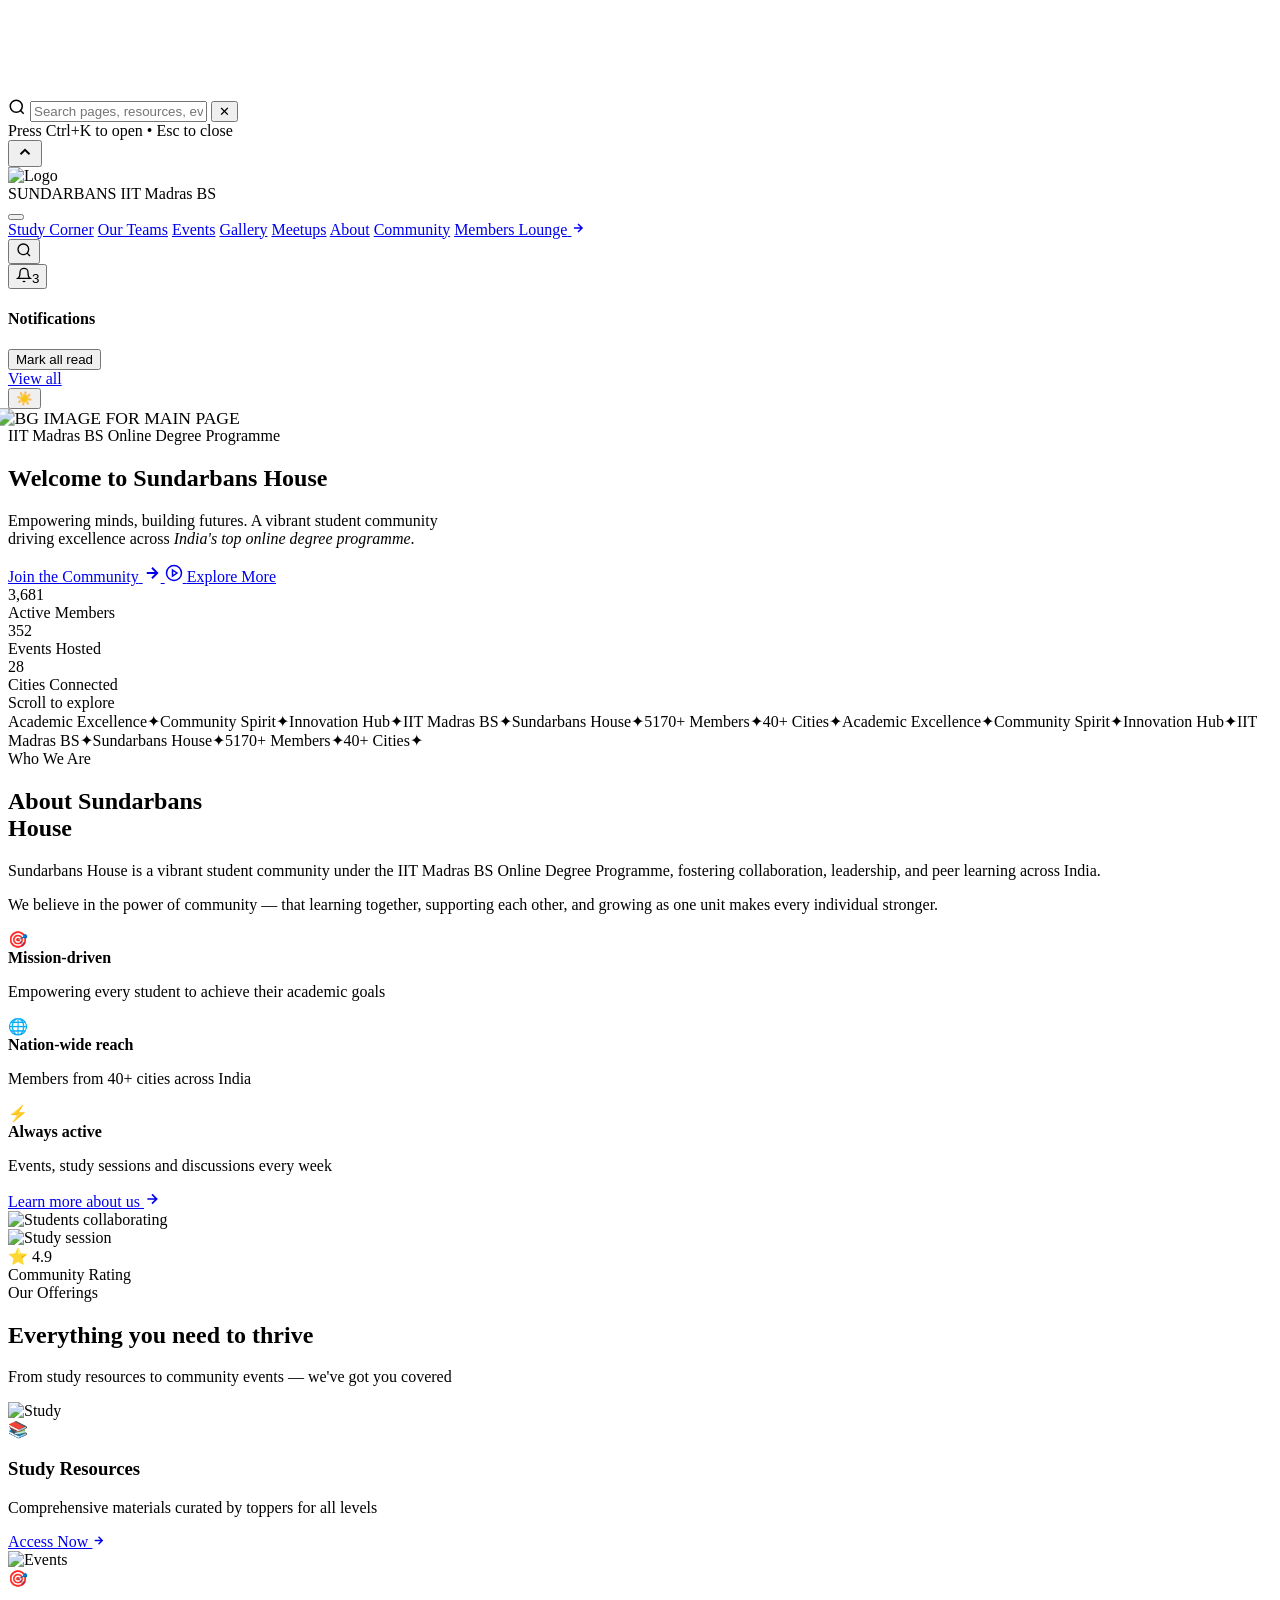
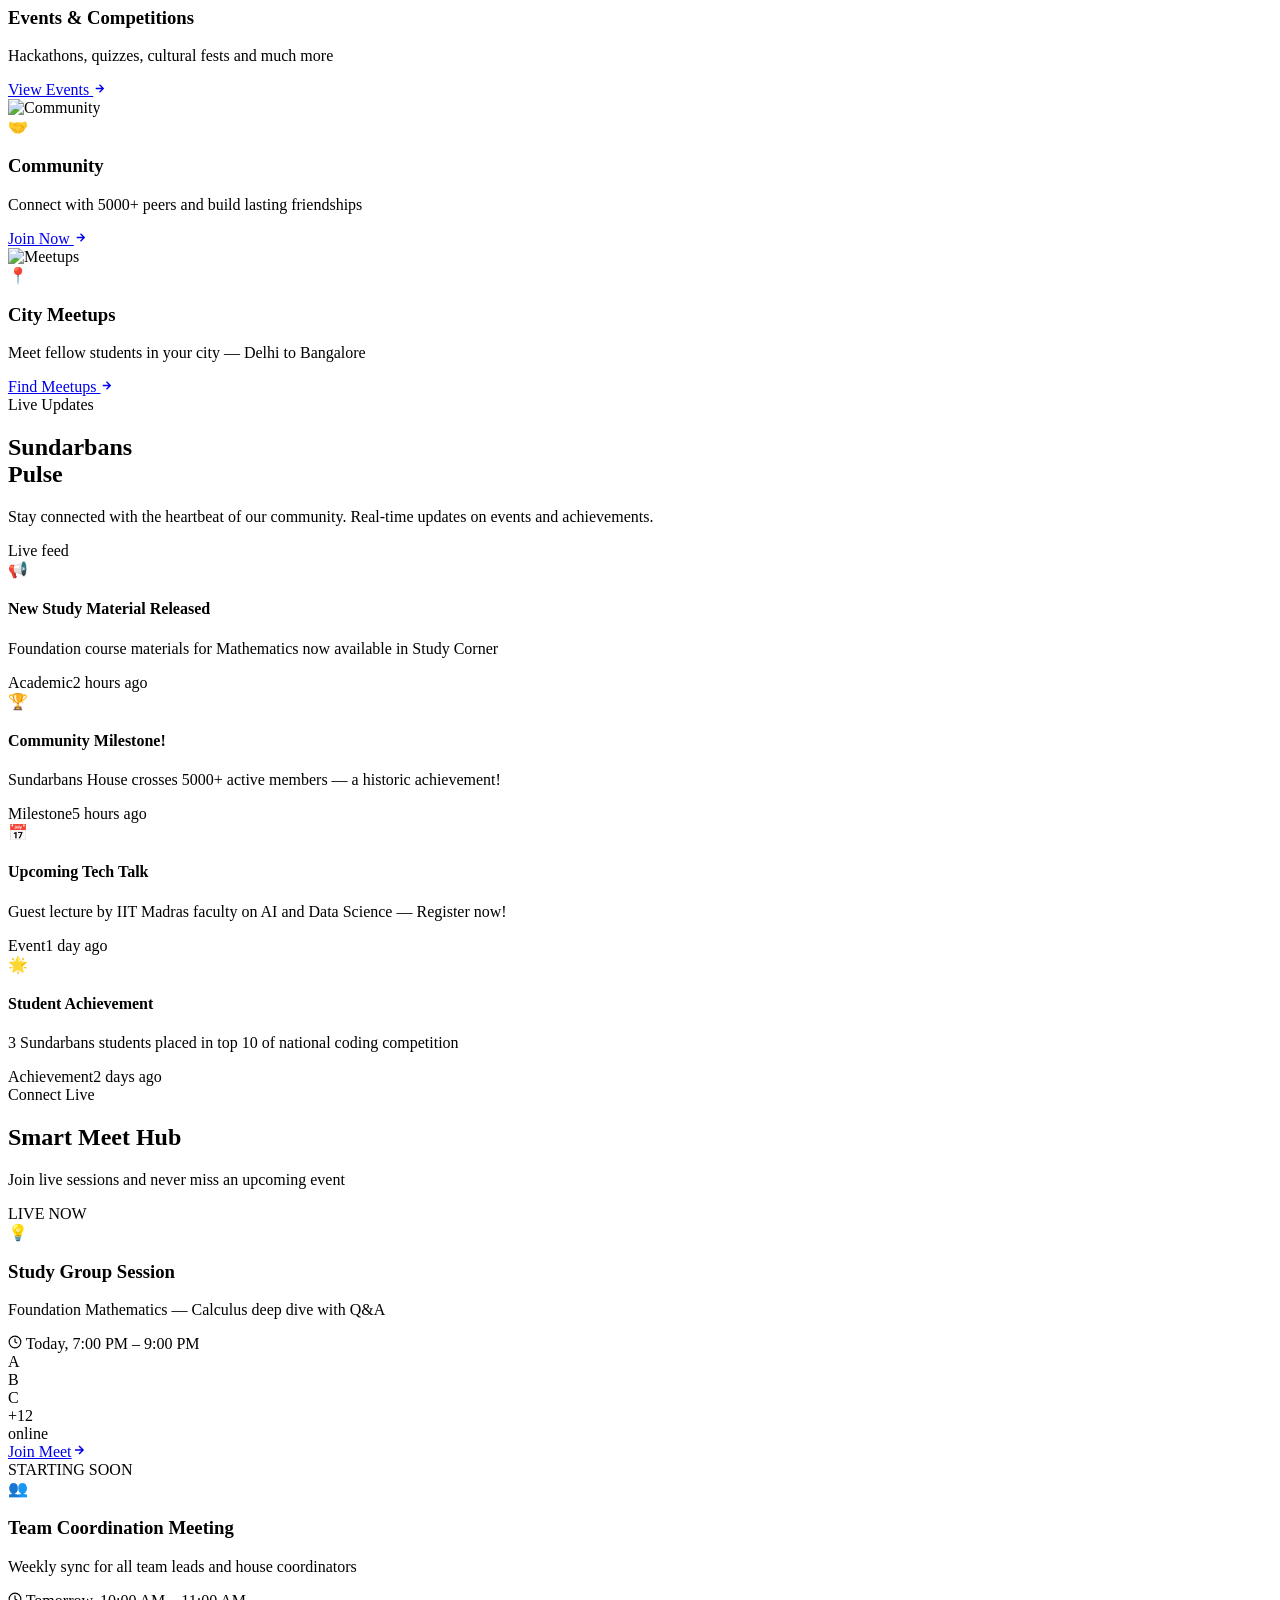
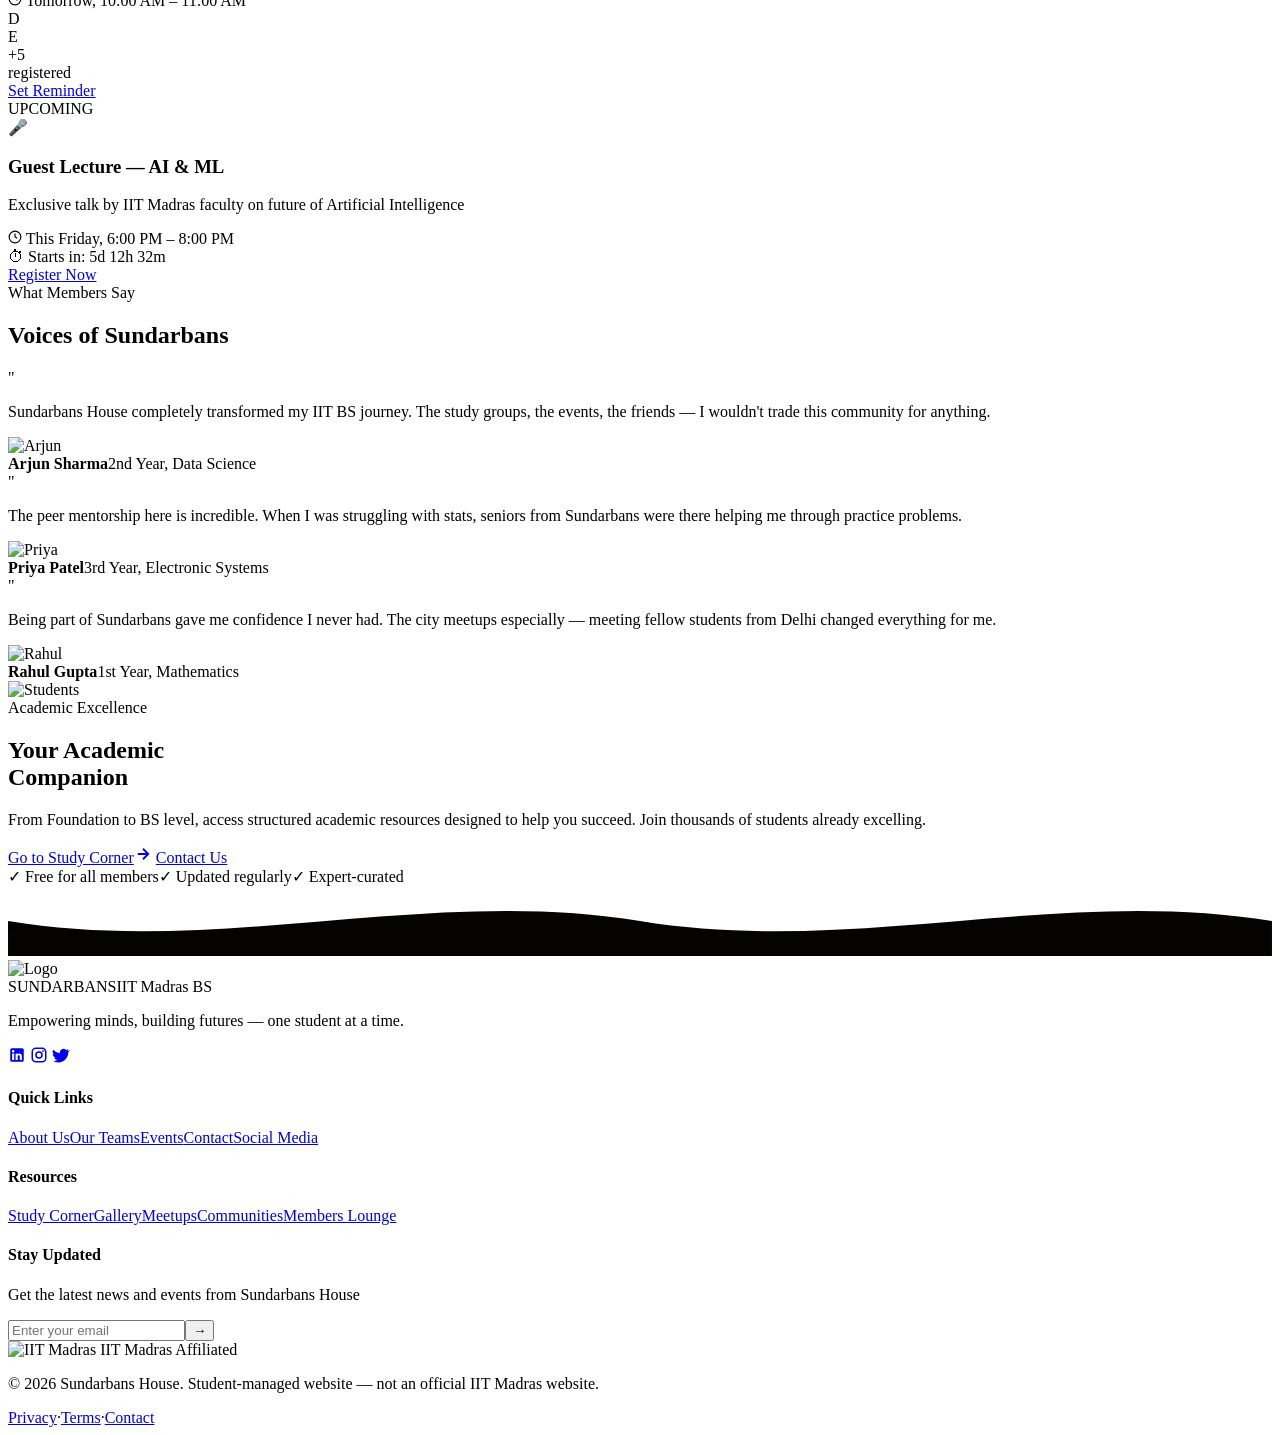
==== index.html @ fb417374 "Fix image source path in hero section fixed asset png path" ====
<!DOCTYPE html>
<html lang="en">
<head>
  <meta charset="UTF-8" />
  <meta name="viewport" content="width=device-width, initial-scale=1.0"/>
  <title>Sundarbans House | IIT Madras BS</title>
  <link rel="stylesheet" href="style_premium.css">
  <link rel="preconnect" href="https://fonts.googleapis.com">
  <link href="https://fonts.googleapis.com/css2?family=Cinzel:wght@400;600;700;900&family=Outfit:wght@300;400;500;600;700&display=swap" rel="stylesheet">
</head>
<body>

<div id="preloader">
  <div class="preloader-inner">
    <div class="preloader-orbit-wrap">
      <!-- Orbiting text ring -->
      <div class="preloader-orbit-ring">
        <svg viewBox="0 0 220 220" xmlns="http://www.w3.org/2000/svg">
          <defs>
            <path id="orbitPath" d="M 110,110 m -88,0 a 88,88 0 1,1 176,0 a 88,88 0 1,1 -176,0"/>
          </defs>
          <text>
            <textPath href="#orbitPath" startOffset="0%">✦ SUNDARBANS HOUSE · IIT MADRAS BS · EXCELLENCE · </textPath>
          </text>
        </svg>
      </div>
      <!-- Center logo -->
      <div class="preloader-logo-center">
        <img src="assets/LOGO.JPEG" alt="Sundarbans" class="preloader-logo-img" onerror="this.style.display='none';this.nextElementSibling.style.display='block'">
        <span class="preloader-logo-letter" style="display:none">S</span>
      </div>
    </div>
    <div class="preloader-bar"><div class="preloader-fill"></div></div>
    <div class="preloader-text">Loading Sundarbans...</div>
  </div>
</div>
<div id="cursor-dot"></div>
<div id="cursor-ring"></div>
<div class="particles-bg" id="particlesBg"></div>

<div class="search-overlay" id="searchOverlay">
  <div class="search-box">
    <div class="search-input-row">
      <svg width="18" height="18" viewBox="0 0 24 24" fill="none" stroke="currentColor" stroke-width="2"><circle cx="11" cy="11" r="8"/><path d="m21 21-4.35-4.35"/></svg>
      <input type="text" id="searchInput" placeholder="Search pages, resources, events...">
      <button id="searchClose">✕</button>
    </div>
    <div class="search-hint">Press Ctrl+K to open • Esc to close</div>
    <div id="searchResults"></div>
  </div>
</div>

<button id="backToTop" aria-label="Back to top">
  <svg width="18" height="18" viewBox="0 0 24 24" fill="none" stroke="currentColor" stroke-width="2.5"><path d="M18 15l-6-6-6 6"/></svg>
</button>

<header class="navbar" id="navbar">
  <div class="nav-container">
    <div class="nav-left">
      <div class="nav-logo-wrapper">
        <img src="assets/LOGO.JPEG" alt="Logo" class="nav-logo">
        <div class="logo-glow"></div>
      </div>
      <div class="brand-text">
        <span class="brand-main">SUNDARBANS</span>
        <span class="brand-sub">IIT Madras BS</span>
      </div>
    </div>
    <button class="menu-toggle" id="menuToggle" aria-label="Toggle menu">
      <span></span><span></span><span></span>
    </button>
    <nav class="nav-links" id="navLinks">
      <a href="study.html" class="nav-link"><span>Study Corner</span></a>
      <a href="teams.html" class="nav-link"><span>Our Teams</span></a>
      <a href="events.html" class="nav-link"><span>Events</span></a>
      <a href="gallery.html" class="nav-link"><span>Gallery</span></a>
      <a href="meetups.html" class="nav-link"><span>Meetups</span></a>
      <a href="about.html" class="nav-link"><span>About</span></a>
      <a href="community.html" class="nav-link"><span>Community</span></a>
      <a href="sundarbans/login.html" class="nav-cta-btn">
        <span>Members Lounge</span>
        <svg width="14" height="14" viewBox="0 0 24 24" fill="none" stroke="currentColor" stroke-width="2.5"><path d="M5 12h14M12 5l7 7-7 7"/></svg>
      </a>
    </nav>
    <div class="nav-tools">
      <button class="nav-tool-btn" id="searchBtn" title="Search (Ctrl+K)"><svg width="16" height="16" viewBox="0 0 24 24" fill="none" stroke="currentColor" stroke-width="2"><circle cx="11" cy="11" r="8"/><path d="m21 21-4.35-4.35"/></svg></button>
      <div style="position:relative">
        <button class="nav-tool-btn" id="notifBtn"><svg width="16" height="16" viewBox="0 0 24 24" fill="none" stroke="currentColor" stroke-width="2"><path d="M18 8A6 6 0 0 0 6 8c0 7-3 9-3 9h18s-3-2-3-9"/><path d="M13.73 21a2 2 0 0 1-3.46 0"/></svg><span class="notif-badge" id="notifBadge">3</span></button>
        <div class="notif-panel" id="notifPanel">
          <div class="notif-header"><h4>Notifications</h4><button class="notif-markall" onclick="markAllRead()">Mark all read</button></div>
          <div class="notif-list" id="notifList"></div>
          <div class="notif-footer"><a href="#">View all</a></div>
        </div>
      </div>
      <button class="nav-tool-btn" id="themeToggle" title="Toggle theme"><span id="themeIcon">☀️</span></button>
    </div>
  </div>
</header>

<section class="hero-section" id="hero">
  <div class="hero-bg">
    <img src="./assets/login-illustration.png" alt="BG IMAGE FOR MAIN PAGE" class="hero-bg-img" id="heroBgImg">
    <div class="hero-overlay"></div>
  </div>
  <div class="hero-content" id="heroContent">
    <div class="hero-badge animate-in" style="--delay:0.1s">
      <span class="badge-dot"></span>
      IIT Madras BS Online Degree Programme
    </div>
    <h1 class="hero-title animate-in" style="--delay:0.3s">
      <span class="hero-title-sm">Welcome to</span>
      <span class="hero-title-main">Sundarbans</span>
      <span class="hero-title-accent">House</span>
    </h1>
    <p class="hero-subtitle animate-in" style="--delay:0.6s">
      Empowering minds, building futures. A vibrant student community<br>
      driving excellence across <em>India's top online degree programme</em>.
    </p>
    <div class="hero-actions animate-in" style="--delay:0.8s">
      <a href="community.html" class="btn-hero-primary">
        <span>Join the Community</span>
        <svg width="18" height="18" viewBox="0 0 24 24" fill="none" stroke="currentColor" stroke-width="2.5"><path d="M5 12h14M12 5l7 7-7 7"/></svg>
      </a>
      <a href="about.html" class="btn-hero-secondary">
        <svg width="18" height="18" viewBox="0 0 24 24" fill="none" stroke="currentColor" stroke-width="2"><circle cx="12" cy="12" r="10"/><polygon points="10 8 16 12 10 16 10 8"/></svg>
        <span>Explore More</span>
      </a>
    </div>
    <div class="hero-stats animate-in" style="--delay:1s">
      <div class="stat-card">
        <div class="stat-number" data-count="5170">0</div>
        <div class="stat-label">Active Members</div>
      </div>
      <div class="stat-div"></div>
      <div class="stat-card">
        <div class="stat-number" data-count="500">0</div>
        <div class="stat-label">Events Hosted</div>
      </div>
      <div class="stat-div"></div>
      <div class="stat-card">
        <div class="stat-number" data-count="40">0</div>
        <div class="stat-label">Cities Connected</div>
      </div>
    </div>
  </div>
  <div class="hero-scroll-indicator">
    <div class="scroll-text">Scroll to explore</div>
    <div class="scroll-line"><div class="scroll-dot-anim"></div></div>
  </div>
  <!-- <div class="hero-float-cards">
    <div class="float-card float-card-1">
      <div class="float-card-icon">🎓</div>
      <div><div class="float-card-title">IIT Madras</div><div class="float-card-sub">BS Degree</div></div>
    </div>
    <div class="float-card float-card-2">
      <div class="float-card-icon">🏆</div>
      <div><div class="float-card-title">Top Ranked</div><div class="float-card-sub">House 2024</div></div>
    </div>
  </div> -->
</section>

<div class="marquee-band">
  <div class="marquee-track">
    <span>Academic Excellence</span><span class="mdot">✦</span><span>Community Spirit</span><span class="mdot">✦</span><span>Innovation Hub</span><span class="mdot">✦</span><span>IIT Madras BS</span><span class="mdot">✦</span><span>Sundarbans House</span><span class="mdot">✦</span><span>5170+ Members</span><span class="mdot">✦</span><span>40+ Cities</span><span class="mdot">✦</span><span>Academic Excellence</span><span class="mdot">✦</span><span>Community Spirit</span><span class="mdot">✦</span><span>Innovation Hub</span><span class="mdot">✦</span><span>IIT Madras BS</span><span class="mdot">✦</span><span>Sundarbans House</span><span class="mdot">✦</span><span>5170+ Members</span><span class="mdot">✦</span><span>40+ Cities</span><span class="mdot">✦</span>
  </div>
</div>

<section class="section about-section rs">
  <div class="container">
    <div class="about-grid">
      <div class="about-text-col">
        <div class="section-tag">Who We Are</div>
        <h2 class="section-title-xl">About <span class="tg">Sundarbans</span><br>House</h2>
        <p class="desc">Sundarbans House is a vibrant student community under the IIT Madras BS Online Degree Programme, fostering collaboration, leadership, and peer learning across India.</p>
        <p class="desc">We believe in the power of community — that learning together, supporting each other, and growing as one unit makes every individual stronger.</p>
        <div class="about-highlights">
          <div class="hi"><div class="hi-icon">🎯</div><div><strong>Mission-driven</strong><p>Empowering every student to achieve their academic goals</p></div></div>
          <div class="hi"><div class="hi-icon">🌐</div><div><strong>Nation-wide reach</strong><p>Members from 40+ cities across India</p></div></div>
          <div class="hi"><div class="hi-icon">⚡</div><div><strong>Always active</strong><p>Events, study sessions and discussions every week</p></div></div>
        </div>
        <a href="about.html" class="learn-link">Learn more about us <svg width="16" height="16" viewBox="0 0 24 24" fill="none" stroke="currentColor" stroke-width="2.5"><path d="M5 12h14M12 5l7 7-7 7"/></svg></a>
      </div>
      <div class="about-img-col">
        <div class="about-img-stack">
          <div class="about-img-main"><img src="https://images.unsplash.com/photo-1522202176988-66273c2fd55f?w=700&q=80&auto=format&fit=crop" alt="Students collaborating"></div>
          <div class="about-img-secondary"><img src="https://images.unsplash.com/photo-1427504494785-3a9ca7044f45?w=400&q=80&auto=format&fit=crop" alt="Study session"></div>
          <div class="about-img-badge"><div class="ib-num">⭐ 4.9</div><div class="ib-label">Community Rating</div></div>
        </div>
      </div>
    </div>
  </div>
</section>

<section class="section features-section rs">
  <div class="container">
    <div class="sec-hdr">
      <div class="section-tag">Our Offerings</div>
      <h2 class="section-title-xl">Everything you need to <span class="tg">thrive</span></h2>
      <p class="sec-sub">From study resources to community events — we've got you covered</p>
    </div>
    <div class="features-grid">
      <div class="fcard rc"><div class="fcard-img"><img src="https://images.unsplash.com/photo-1456513080510-7bf3a84b82f8?w=600&q=80&auto=format&fit=crop" alt="Study"></div><div class="fcard-body"><div class="fcard-icon">📚</div><h3>Study Resources</h3><p>Comprehensive materials curated by toppers for all levels</p><a href="study.html" class="flink">Access Now <svg width="13" height="13" viewBox="0 0 24 24" fill="none" stroke="currentColor" stroke-width="2.5"><path d="M5 12h14M12 5l7 7-7 7"/></svg></a></div></div>
      <div class="fcard rc"><div class="fcard-img"><img src="https://images.unsplash.com/photo-1540575467063-178a50c2df87?w=600&q=80&auto=format&fit=crop" alt="Events"></div><div class="fcard-body"><div class="fcard-icon">🎯</div><h3>Events & Competitions</h3><p>Hackathons, quizzes, cultural fests and much more</p><a href="events.html" class="flink">View Events <svg width="13" height="13" viewBox="0 0 24 24" fill="none" stroke="currentColor" stroke-width="2.5"><path d="M5 12h14M12 5l7 7-7 7"/></svg></a></div></div>
      <div class="fcard rc"><div class="fcard-img"><img src="https://images.unsplash.com/photo-1529156069898-49953e39b3ac?w=600&q=80&auto=format&fit=crop" alt="Community"></div><div class="fcard-body"><div class="fcard-icon">🤝</div><h3>Community</h3><p>Connect with 5000+ peers and build lasting friendships</p><a href="community.html" class="flink">Join Now <svg width="13" height="13" viewBox="0 0 24 24" fill="none" stroke="currentColor" stroke-width="2.5"><path d="M5 12h14M12 5l7 7-7 7"/></svg></a></div></div>
      <div class="fcard rc"><div class="fcard-img"><img src="https://images.unsplash.com/photo-1517245386807-bb43f82c33c4?w=600&q=80&auto=format&fit=crop" alt="Meetups"></div><div class="fcard-body"><div class="fcard-icon">📍</div><h3>City Meetups</h3><p>Meet fellow students in your city — Delhi to Bangalore</p><a href="meetups.html" class="flink">Find Meetups <svg width="13" height="13" viewBox="0 0 24 24" fill="none" stroke="currentColor" stroke-width="2.5"><path d="M5 12h14M12 5l7 7-7 7"/></svg></a></div></div>
    </div>
  </div>
</section>

<section class="section pulse-section rs">
  <div class="container">
    <div class="pulse-layout">
      <div class="pulse-hdr-col">
        <div class="section-tag">Live Updates</div>
        <h2 class="section-title-xl">Sundarbans<br><span class="tg">Pulse</span></h2>
        <p class="desc">Stay connected with the heartbeat of our community. Real-time updates on events and achievements.</p>
        <div class="live-badge"><span class="live-dot"></span><span>Live feed</span></div>
      </div>
      <div class="pulse-cards-col">
        <div class="pcard"><div class="pcard-accent pa-blue"></div><div class="pcard-icon">📢</div><div class="pcard-body"><h4>New Study Material Released</h4><p>Foundation course materials for Mathematics now available in Study Corner</p><div class="pcard-meta"><span class="ptag">Academic</span><span class="ptime">2 hours ago</span></div></div></div>
        <div class="pcard"><div class="pcard-accent pa-green"></div><div class="pcard-icon">🏆</div><div class="pcard-body"><h4>Community Milestone!</h4><p>Sundarbans House crosses 5000+ active members — a historic achievement!</p><div class="pcard-meta"><span class="ptag">Milestone</span><span class="ptime">5 hours ago</span></div></div></div>
        <div class="pcard"><div class="pcard-accent pa-orange"></div><div class="pcard-icon">📅</div><div class="pcard-body"><h4>Upcoming Tech Talk</h4><p>Guest lecture by IIT Madras faculty on AI and Data Science — Register now!</p><div class="pcard-meta"><span class="ptag">Event</span><span class="ptime">1 day ago</span></div></div></div>
        <div class="pcard"><div class="pcard-accent pa-purple"></div><div class="pcard-icon">🌟</div><div class="pcard-body"><h4>Student Achievement</h4><p>3 Sundarbans students placed in top 10 of national coding competition</p><div class="pcard-meta"><span class="ptag">Achievement</span><span class="ptime">2 days ago</span></div></div></div>
      </div>
    </div>
  </div>
</section>



<section class="section meet-section rs">
  <div class="container">
    <div class="sec-hdr">
      <div class="section-tag">Connect Live</div>
      <h2 class="section-title-xl">Smart <span class="tg">Meet Hub</span></h2>
      <p class="sec-sub">Join live sessions and never miss an upcoming event</p>
    </div>
    <div class="meet-grid">
      <div class="mcard live">
        <div class="mlive-badge"><span class="live-dot"></span> LIVE NOW</div>
        <div class="mcard-icon">💡</div>
        <h3>Study Group Session</h3>
        <p>Foundation Mathematics — Calculus deep dive with Q&amp;A</p>
        <div class="mtime"><svg width="14" height="14" viewBox="0 0 24 24" fill="none" stroke="currentColor" stroke-width="2"><circle cx="12" cy="12" r="10"/><path d="M12 6v6l4 2"/></svg> Today, 7:00 PM – 9:00 PM</div>
        <div class="mavs"><div class="mav">A</div><div class="mav">B</div><div class="mav">C</div><div class="mav-more">+12</div><span class="mol">online</span></div>
        <a href="#" class="mjoin-btn"><span>Join Meet</span><svg width="14" height="14" viewBox="0 0 24 24" fill="none" stroke="currentColor" stroke-width="2.5"><path d="M5 12h14M12 5l7 7-7 7"/></svg></a>
      </div>
      <div class="mcard">
        <div class="msoon-badge">STARTING SOON</div>
        <div class="mcard-icon">👥</div>
        <h3>Team Coordination Meeting</h3>
        <p>Weekly sync for all team leads and house coordinators</p>
        <div class="mtime"><svg width="14" height="14" viewBox="0 0 24 24" fill="none" stroke="currentColor" stroke-width="2"><circle cx="12" cy="12" r="10"/><path d="M12 6v6l4 2"/></svg> Tomorrow, 10:00 AM – 11:00 AM</div>
        <div class="mavs"><div class="mav">D</div><div class="mav">E</div><div class="mav-more">+5</div><span class="mol">registered</span></div>
        <a href="#" class="mrem-btn"><span>Set Reminder</span></a>
      </div>
      <div class="mcard upcoming">
        <div class="mupc-badge">UPCOMING</div>
        <div class="mcard-icon">🎤</div>
        <h3>Guest Lecture — AI &amp; ML</h3>
        <p>Exclusive talk by IIT Madras faculty on future of Artificial Intelligence</p>
        <div class="mtime"><svg width="14" height="14" viewBox="0 0 24 24" fill="none" stroke="currentColor" stroke-width="2"><circle cx="12" cy="12" r="10"/><path d="M12 6v6l4 2"/></svg> This Friday, 6:00 PM – 8:00 PM</div>
        <div class="mcountdown" id="meetCountdown">Loading...</div>
        <a href="#" class="mjoin-btn"><span>Register Now</span></a>
      </div>
    </div>
  </div>
</section>

<section class="section testimonials-section rs">
  <div class="container">
    <div class="sec-hdr">
      <div class="section-tag">What Members Say</div>
      <h2 class="section-title-xl">Voices of <span class="tg">Sundarbans</span></h2>
    </div>
    <div class="tgrid">
      <div class="tcard rc">
        <div class="tquote">"</div>
        <p>Sundarbans House completely transformed my IIT BS journey. The study groups, the events, the friends — I wouldn't trade this community for anything.</p>
        <div class="tauthor"><img src="https://images.unsplash.com/photo-1535713875002-d1d0cf377fde?w=100&q=80&auto=format&fit=crop&crop=face" alt="Arjun"><div><strong>Arjun Sharma</strong><span>2nd Year, Data Science</span></div></div>
      </div>
      <div class="tcard rc">
        <div class="tquote">"</div>
        <p>The peer mentorship here is incredible. When I was struggling with stats, seniors from Sundarbans were there helping me through practice problems.</p>
        <div class="tauthor"><img src="https://images.unsplash.com/photo-1494790108377-be9c29b29330?w=100&q=80&auto=format&fit=crop&crop=face" alt="Priya"><div><strong>Priya Patel</strong><span>3rd Year, Electronic Systems</span></div></div>
      </div>
      <div class="tcard rc">
        <div class="tquote">"</div>
        <p>Being part of Sundarbans gave me confidence I never had. The city meetups especially — meeting fellow students from Delhi changed everything for me.</p>
        <div class="tauthor"><img src="https://images.unsplash.com/photo-1507003211169-0a1dd7228f2d?w=100&q=80&auto=format&fit=crop&crop=face" alt="Rahul"><div><strong>Rahul Gupta</strong><span>1st Year, Mathematics</span></div></div>
      </div>
    </div>
  </div>
</section>

<section class="cta-section rs">
  <div class="cta-bg">
    <img src="https://images.unsplash.com/photo-1519389950473-47ba0277781c?w=1920&q=80&auto=format&fit=crop" alt="Students">
    <div class="cta-ov"></div>
  </div>
  <div class="container">
    <div class="cta-wrap">
      <div class="section-tag light">Academic Excellence</div>
      <h2 class="cta-heading">Your Academic<br><span class="cta-acc">Companion</span></h2>
      <p class="cta-sub">From Foundation to BS level, access structured academic resources designed to help you succeed. Join thousands of students already excelling.</p>
      <div class="cta-acts">
        <a href="study.html" class="cta-btn-p"><span>Go to Study Corner</span><svg width="18" height="18" viewBox="0 0 24 24" fill="none" stroke="currentColor" stroke-width="2.5"><path d="M5 12h14M12 5l7 7-7 7"/></svg></a>
        <a href="contact.html" class="cta-btn-o">Contact Us</a>
      </div>
      <div class="cta-trust">
        <span>✓ Free for all members</span><span>✓ Updated regularly</span><span>✓ Expert-curated</span>
      </div>
    </div>
  </div>
</section>

<footer class="footer">
  <div class="footer-wave-top">
    <svg viewBox="0 0 1440 80" fill="none" xmlns="http://www.w3.org/2000/svg"><path d="M0,40 C240,80 480,0 720,40 C960,80 1200,0 1440,40 L1440,80 L0,80 Z" fill="#040302"/></svg>
  </div>
  <div class="container">
    <div class="footer-grid">
      <div class="fbrand">
        <div class="flogo"><img src="assets/LOGO.JPEG" alt="Logo" class="flogo-img"><div><span class="fbrand-name">SUNDARBANS</span><span class="fbrand-sub">IIT Madras BS</span></div></div>
        <p class="ftagline">Empowering minds, building futures — one student at a time.</p>
        <div class="fsocial">
          <a href="#" class="soc-btn" aria-label="LinkedIn"><svg viewBox="0 0 24 24" fill="currentColor" width="18" height="18"><path d="M19 3a2 2 0 0 1 2 2v14a2 2 0 0 1-2 2H5a2 2 0 0 1-2-2V5a2 2 0 0 1 2-2h14m-.5 15.5v-5.3a3.26 3.26 0 0 0-3.26-3.26c-.85 0-1.84.52-2.32 1.3v-1.11h-2.79v8.37h2.79v-4.93c0-.77.62-1.4 1.39-1.4a1.4 1.4 0 0 1 1.4 1.4v4.93h2.79M6.88 8.56a1.68 1.68 0 0 0 1.68-1.68c0-.93-.75-1.69-1.68-1.69a1.69 1.69 0 0 0-1.69 1.69c0 .93.76 1.68 1.69 1.68m1.39 9.94v-8.37H5.5v8.37h2.77z"/></svg></a>
          <a href="#" class="soc-btn" aria-label="Instagram"><svg viewBox="0 0 24 24" fill="currentColor" width="18" height="18"><path d="M7.8 2h8.4C19.4 2 22 4.6 22 7.8v8.4a5.8 5.8 0 0 1-5.8 5.8H7.8C4.6 22 2 19.4 2 16.2V7.8A5.8 5.8 0 0 1 7.8 2m-.2 2A3.6 3.6 0 0 0 4 7.6v8.8C4 18.39 5.61 20 7.6 20h8.8a3.6 3.6 0 0 0 3.6-3.6V7.6C20 5.61 18.39 4 16.4 4H7.6m9.65 1.5a1.25 1.25 0 0 1 1.25 1.25A1.25 1.25 0 0 1 17.25 8 1.25 1.25 0 0 1 16 6.75a1.25 1.25 0 0 1 1.25-1.25M12 7a5 5 0 0 1 5 5 5 5 0 0 1-5 5 5 5 0 0 1-5-5 5 5 0 0 1 5-5m0 2a3 3 0 0 0-3 3 3 3 0 0 0 3 3 3 3 0 0 0 3-3 3 3 0 0 0-3-3z"/></svg></a>
          <a href="#" class="soc-btn" aria-label="Twitter"><svg viewBox="0 0 24 24" fill="currentColor" width="18" height="18"><path d="M22.46 6c-.85.38-1.78.64-2.75.76a4.8 4.8 0 0 0 2.1-2.66c-.92.55-1.95.95-3.04 1.17a4.77 4.77 0 0 0-8.13 4.35A13.55 13.55 0 0 1 1.64 4.9a4.75 4.75 0 0 0 1.48 6.37 4.74 4.74 0 0 1-2.16-.6v.06c0 2.31 1.65 4.24 3.83 4.68a4.8 4.8 0 0 1-2.15.08 4.78 4.78 0 0 0 4.46 3.31A9.57 9.57 0 0 1 1 20.12 13.5 13.5 0 0 0 8.29 22c8.75 0 13.54-7.25 13.54-13.54 0-.21 0-.41-.01-.61.93-.67 1.74-1.51 2.38-2.47z"/></svg></a>
        </div>
      </div>
      <div class="flinks"><h4>Quick Links</h4><a href="about.html">About Us</a><a href="teams.html">Our Teams</a><a href="events.html">Events</a><a href="contact.html">Contact</a><a href="social.html">Social Media</a></div>
      <div class="flinks"><h4>Resources</h4><a href="study.html">Study Corner</a><a href="gallery.html">Gallery</a><a href="meetups.html">Meetups</a><a href="community.html">Communities</a><a href="sundarbans/login.html">Members Lounge</a></div>
      <div class="fnewsletter">
        <h4>Stay Updated</h4>
        <p>Get the latest news and events from Sundarbans House</p>
        <div class="nform"><input type="email" placeholder="Enter your email" class="ninput"><button class="nbtn">→</button></div>
        <div class="iit-badge">
          <img src="https://upload.wikimedia.org/wikipedia/en/thumb/6/69/IIT_Madras_Logo.svg/1280px-IIT_Madras_Logo.svg.png" alt="IIT Madras" class="iit-logo">
          <span>IIT Madras Affiliated</span>
        </div>
      </div>
    </div>
    <div class="footer-bottom">
      <p>© 2026 Sundarbans House. Student-managed website — not an official IIT Madras website.</p>
      <div class="fbl"><a href="#">Privacy</a><span>·</span><a href="#">Terms</a><span>·</span><a href="contact.html">Contact</a></div>
    </div>
  </div>
</footer>
<script src="shared.js"></script>
<script>
window.addEventListener('load', () => {
  const preloader = document.getElementById('preloader');
  const fill = document.querySelector('.preloader-fill');
  fill.style.width = '100%';
  setTimeout(() => {
    preloader.style.opacity = '0';
    setTimeout(() => preloader.style.display = 'none', 600);
  }, 1200);
});

const dot = document.getElementById('cursor-dot');
const ring = document.getElementById('cursor-ring');
let mX=0,mY=0,rX=0,rY=0;
document.addEventListener('mousemove',e=>{mX=e.clientX;mY=e.clientY;dot.style.left=mX+'px';dot.style.top=mY+'px';});
(function ar(){rX+=(mX-rX)*0.12;rY+=(mY-rY)*0.12;ring.style.left=rX+'px';ring.style.top=rY+'px';requestAnimationFrame(ar);})();
document.querySelectorAll('a,button,.fcard,.city-card,.mcard,.tcard').forEach(el=>{el.addEventListener('mouseenter',()=>{ring.classList.add('expanded');dot.classList.add('hidden');});el.addEventListener('mouseleave',()=>{ring.classList.remove('expanded');dot.classList.remove('hidden');});});

document.getElementById('menuToggle').addEventListener('click',function(){this.classList.toggle('active');document.getElementById('navLinks').classList.toggle('open');});
window.addEventListener('scroll',()=>{document.getElementById('navbar').classList.toggle('scrolled',window.scrollY>50);});

const obs=new IntersectionObserver(entries=>entries.forEach(e=>{if(e.isIntersecting)e.target.classList.add('revealed');}),{threshold:0.08,rootMargin:'0px 0px -50px 0px'});
document.querySelectorAll('.rs,.rc').forEach(el=>obs.observe(el));

const cobs=new IntersectionObserver(entries=>entries.forEach(e=>{if(e.isIntersecting){e.target.querySelectorAll('[data-count]').forEach(el=>{const t=parseInt(el.getAttribute('data-count'));let c=0;const step=t/(2000/16);const timer=setInterval(()=>{c=Math.min(c+step,t);el.textContent=Math.floor(c).toLocaleString();if(c>=t)clearInterval(timer);},16);});cobs.unobserve(e.target);}}),{threshold:0.5});
document.querySelectorAll('.hero-stats').forEach(el=>cobs.observe(el));

const pb=document.getElementById('particlesBg');
for(let i=0;i<25;i++){const p=document.createElement('div');p.className='particle';p.style.cssText=`left:${Math.random()*100}%;top:${Math.random()*100}%;width:${2+Math.random()*3}px;height:${2+Math.random()*3}px;animation-delay:${Math.random()*8}s;animation-duration:${6+Math.random()*10}s;`;pb.appendChild(p);}

function uc(){const now=new Date();const fri=new Date();fri.setDate(now.getDate()+(5-now.getDay()+7)%7||7);fri.setHours(18,0,0,0);const diff=fri-now;const d=Math.floor(diff/86400000);const h=Math.floor((diff%86400000)/3600000);const m=Math.floor((diff%3600000)/60000);const el=document.getElementById('meetCountdown');if(el)el.innerHTML=`<span>⏱ Starts in: ${d}d ${h}h ${m}m</span>`;}
uc();setInterval(uc,60000);

window.addEventListener('scroll',()=>{const s=window.scrollY;const hb=document.querySelector('.hero-bg-img');if(hb&&s<window.innerHeight)hb.style.transform=`scale(1.1) translateY(${s*0.35}px)`;});
</script>
</body>
</html>
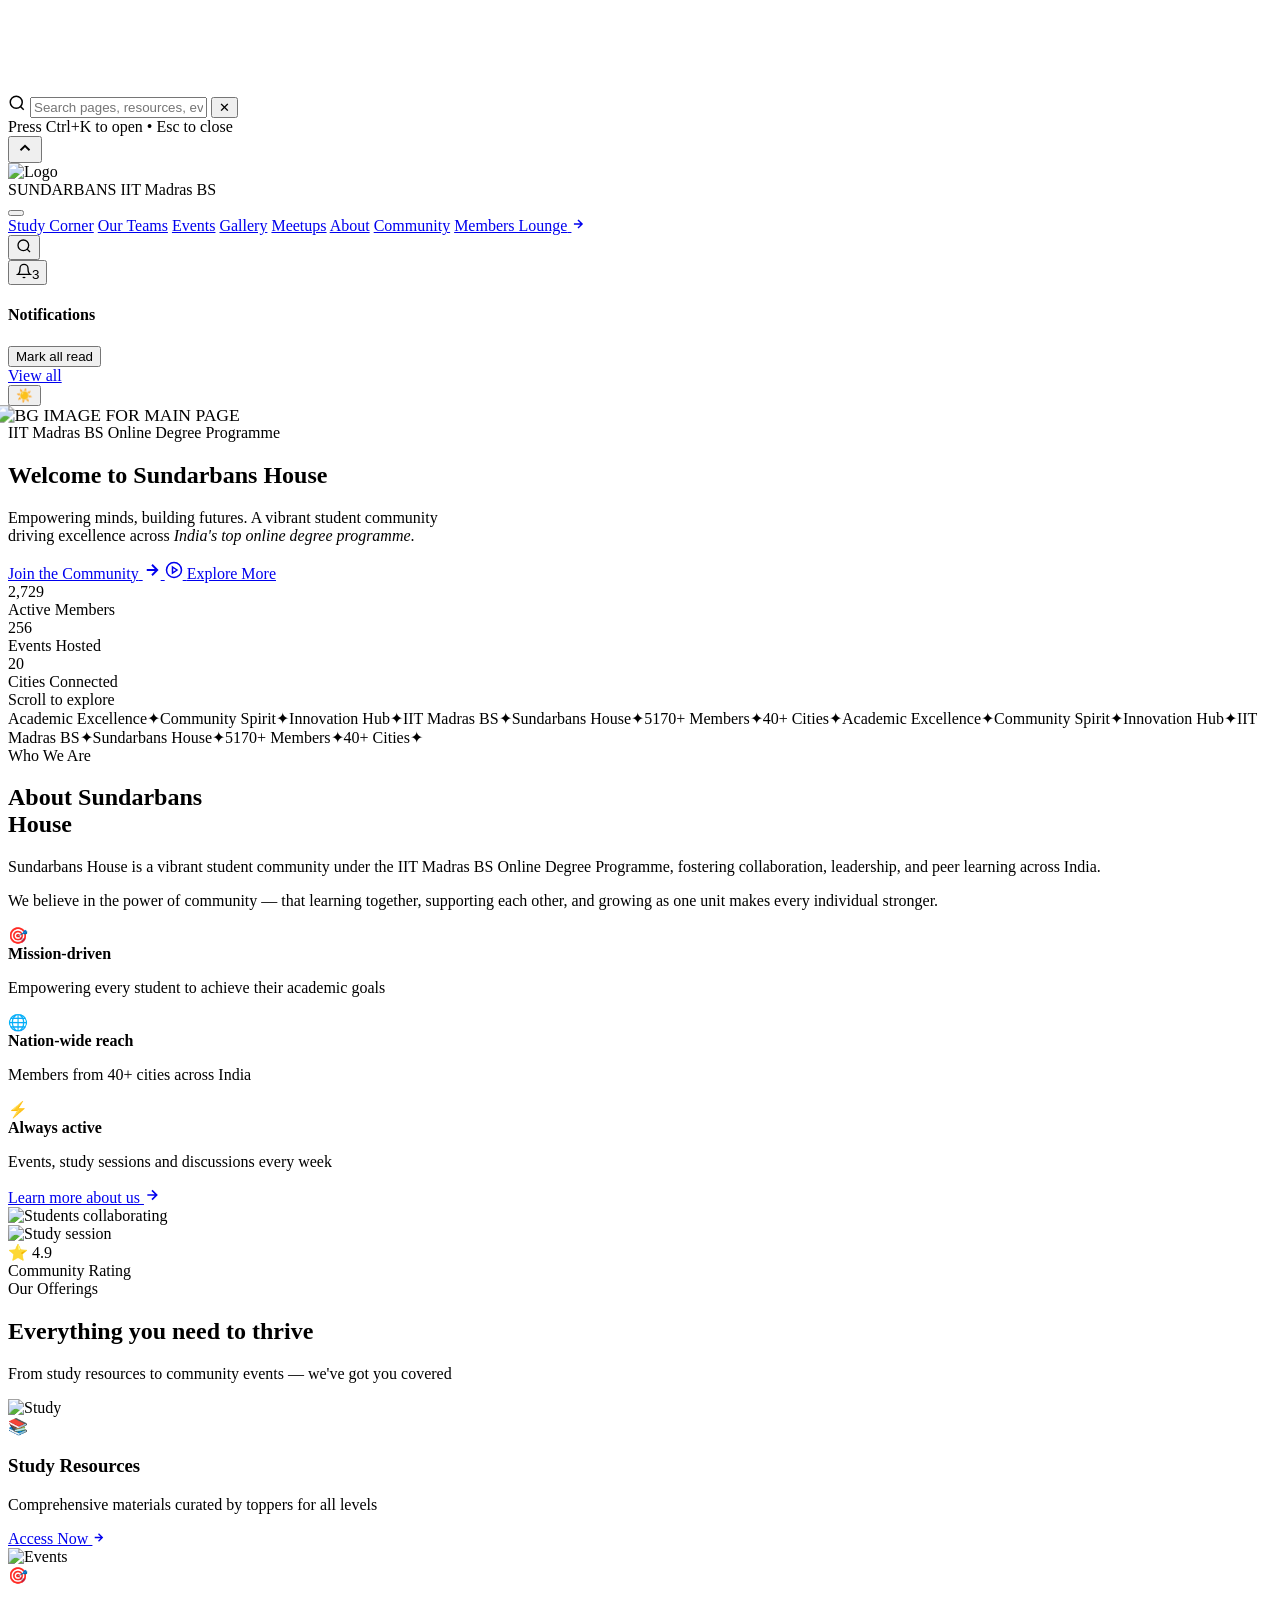
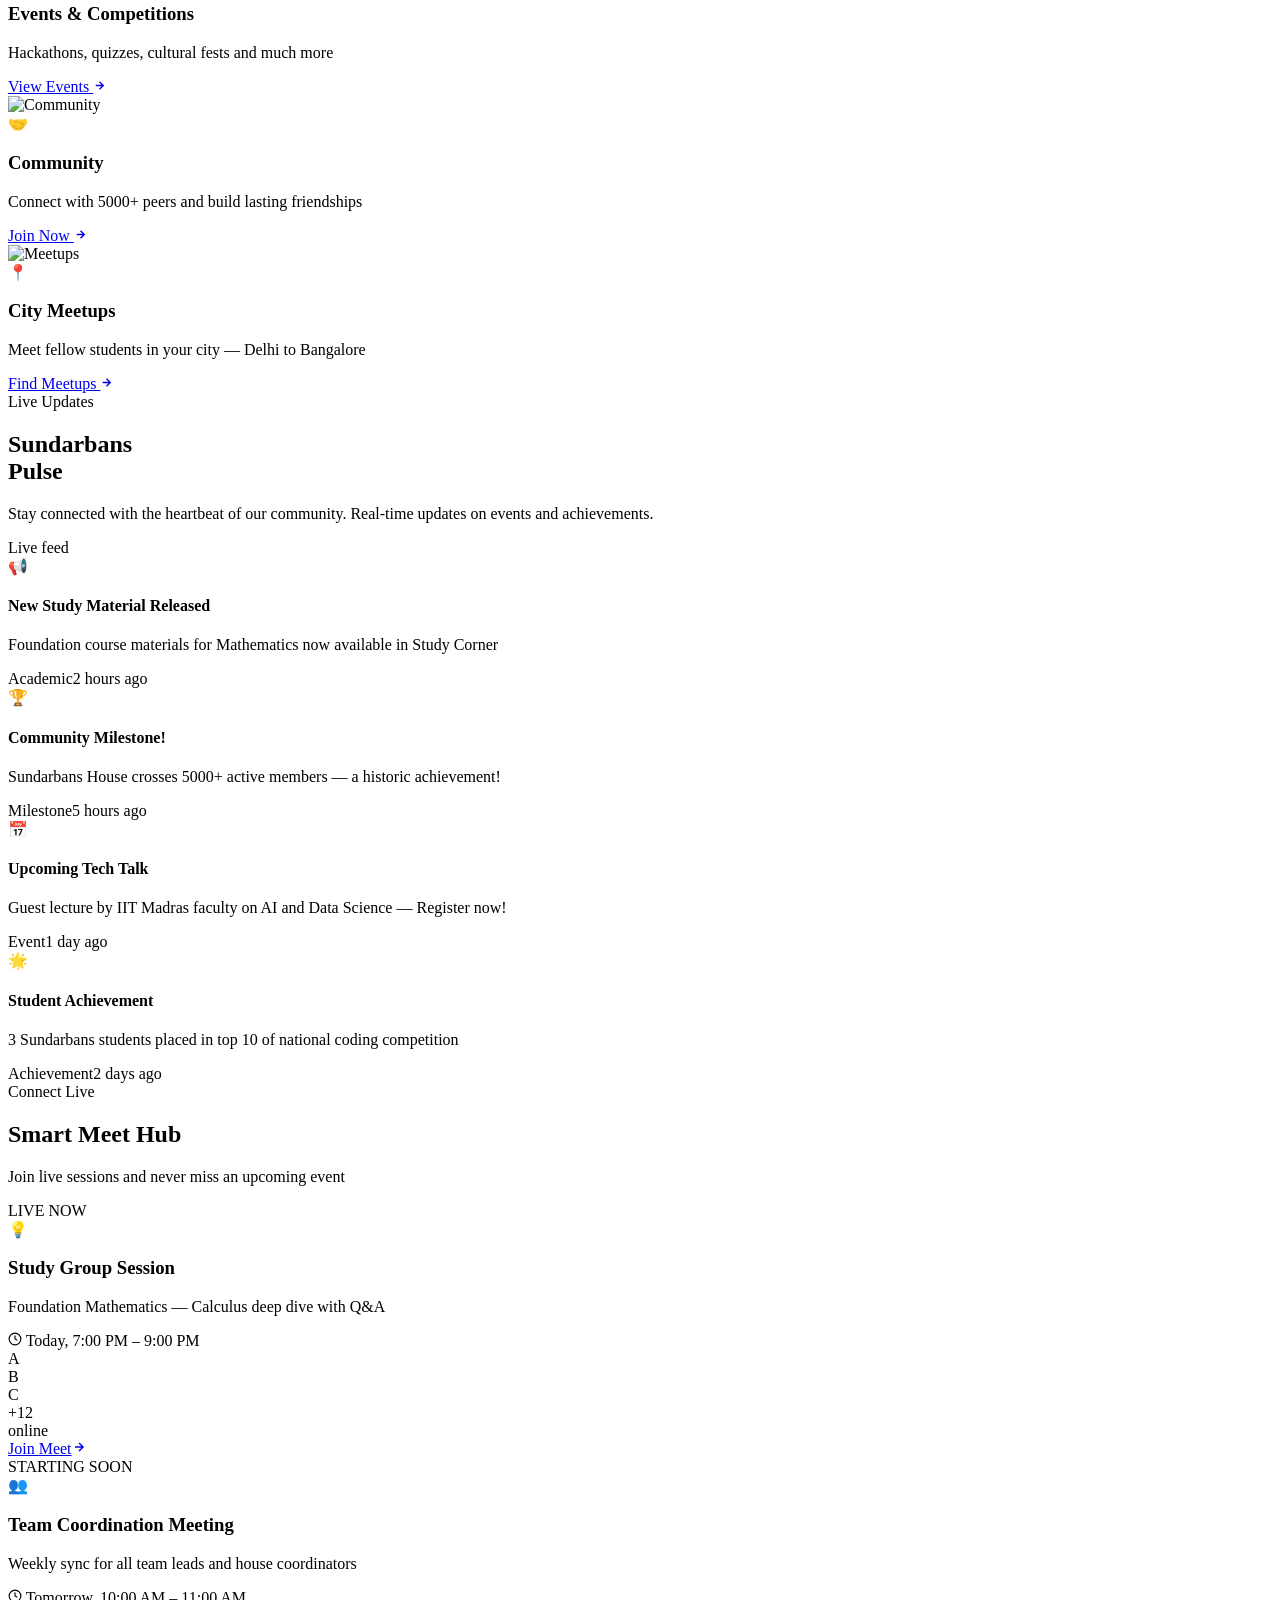
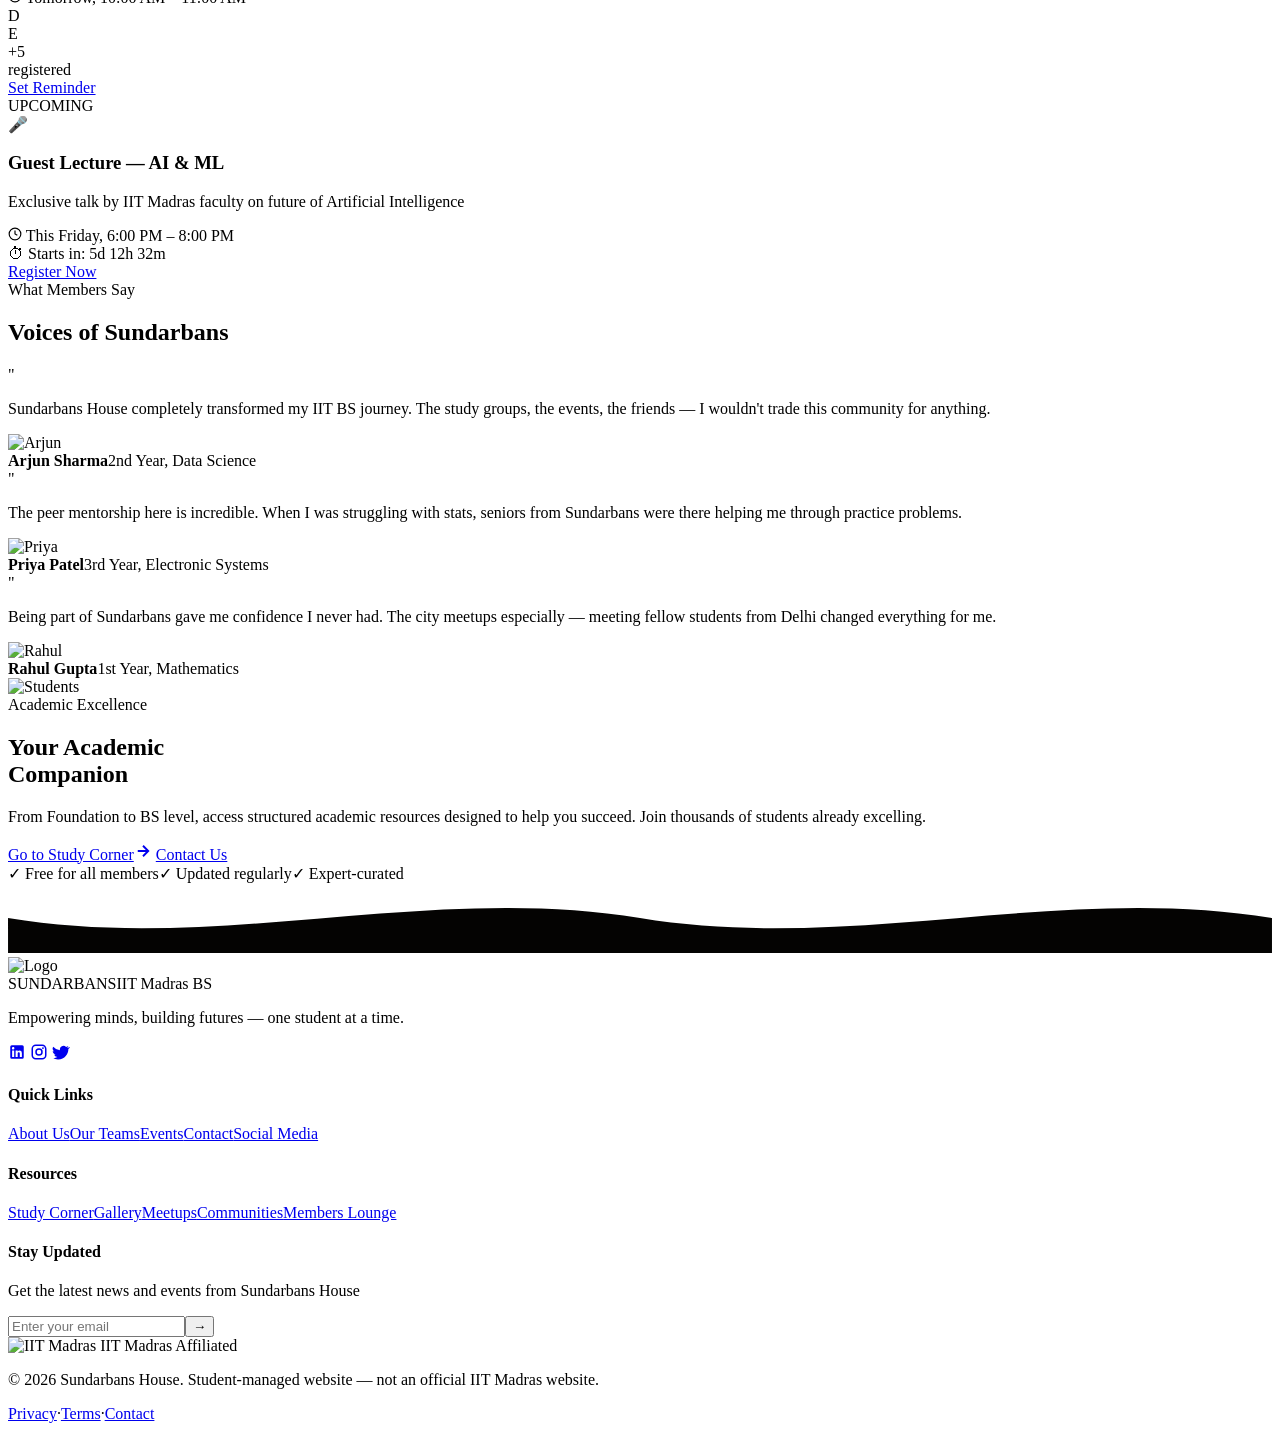
==== commit b08d0925: "Update IIT Madras logo source in index.html" ====
--- a/index.html
+++ b/index.html
@@ -336,7 +336,7 @@
         <p>Get the latest news and events from Sundarbans House</p>
         <div class="nform"><input type="email" placeholder="Enter your email" class="ninput"><button class="nbtn">→</button></div>
         <div class="iit-badge">
-          <img src="https://upload.wikimedia.org/wikipedia/en/thumb/6/69/IIT_Madras_Logo.svg/1280px-IIT_Madras_Logo.svg.png" alt="IIT Madras" class="iit-logo">
+          <img src="assets/IITM-Logo.png" alt="IIT Madras" class="iit-logo">
           <span>IIT Madras Affiliated</span>
         </div>
       </div>
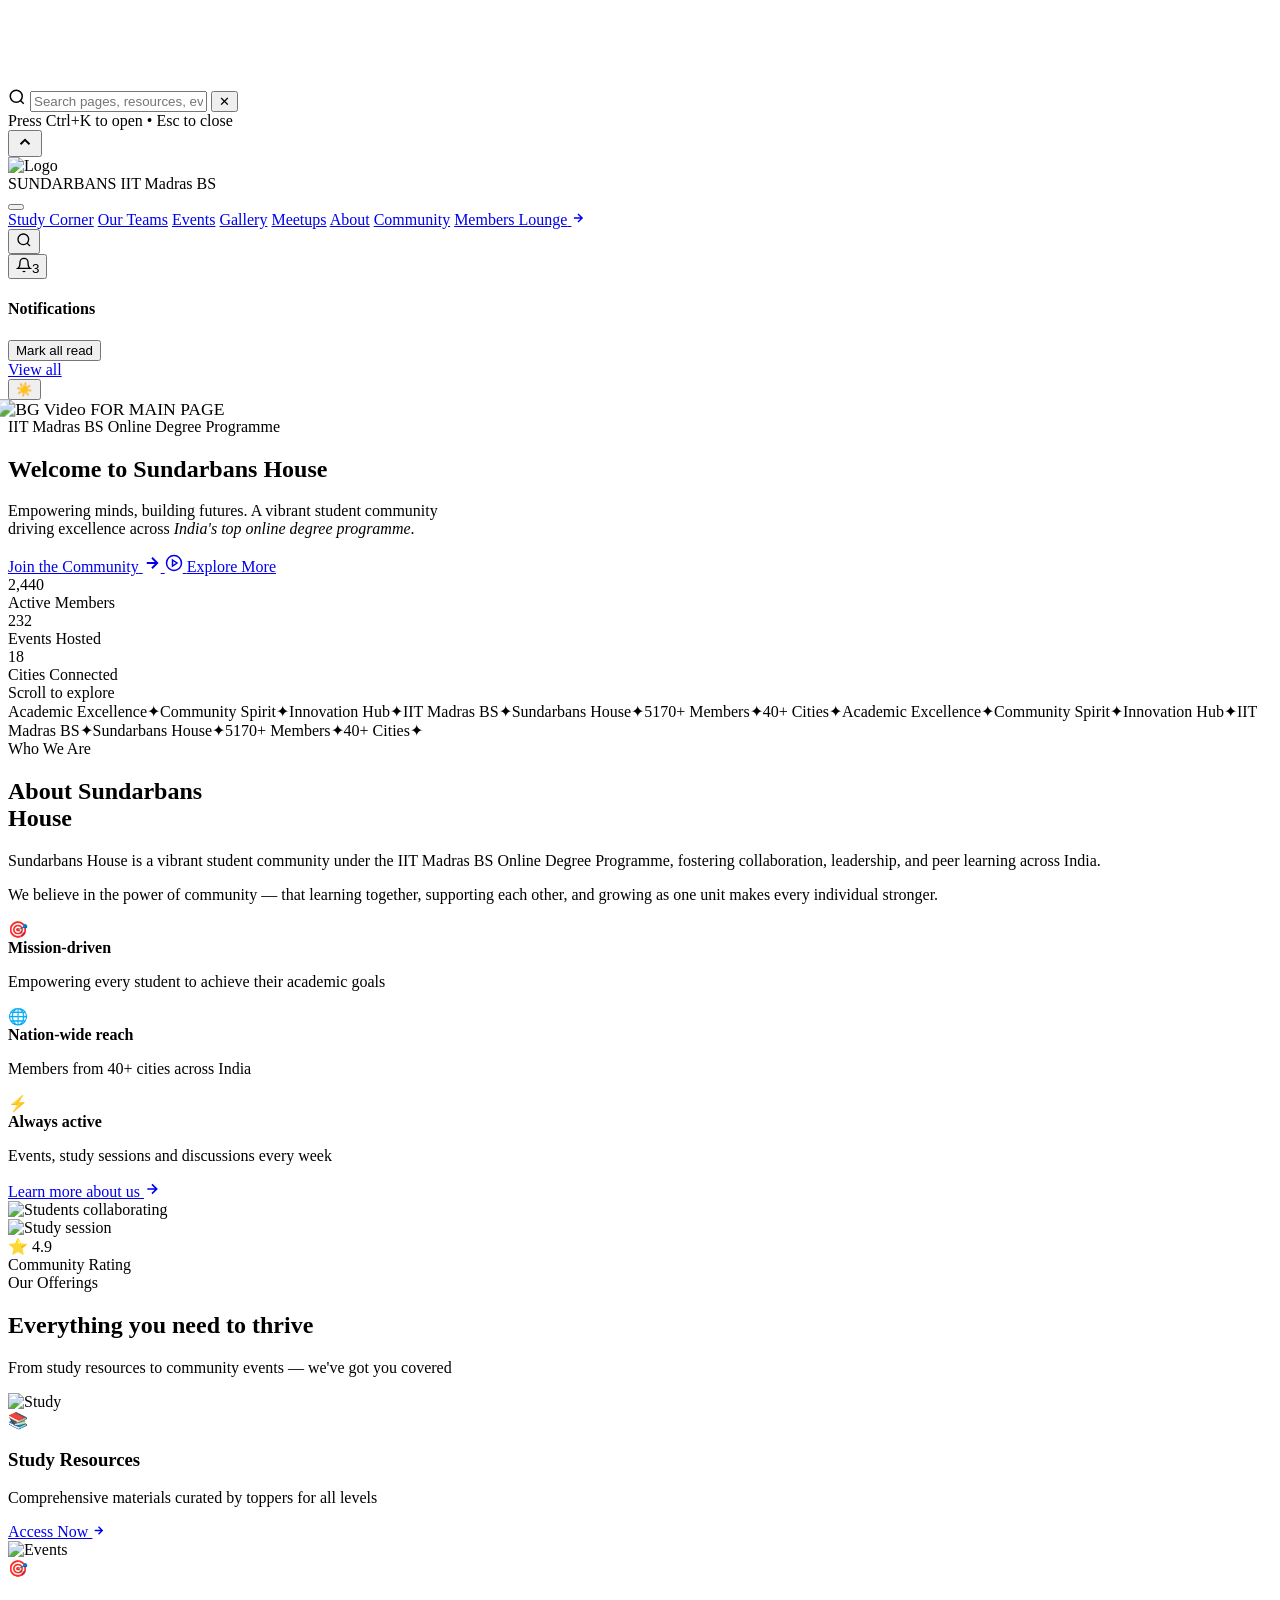
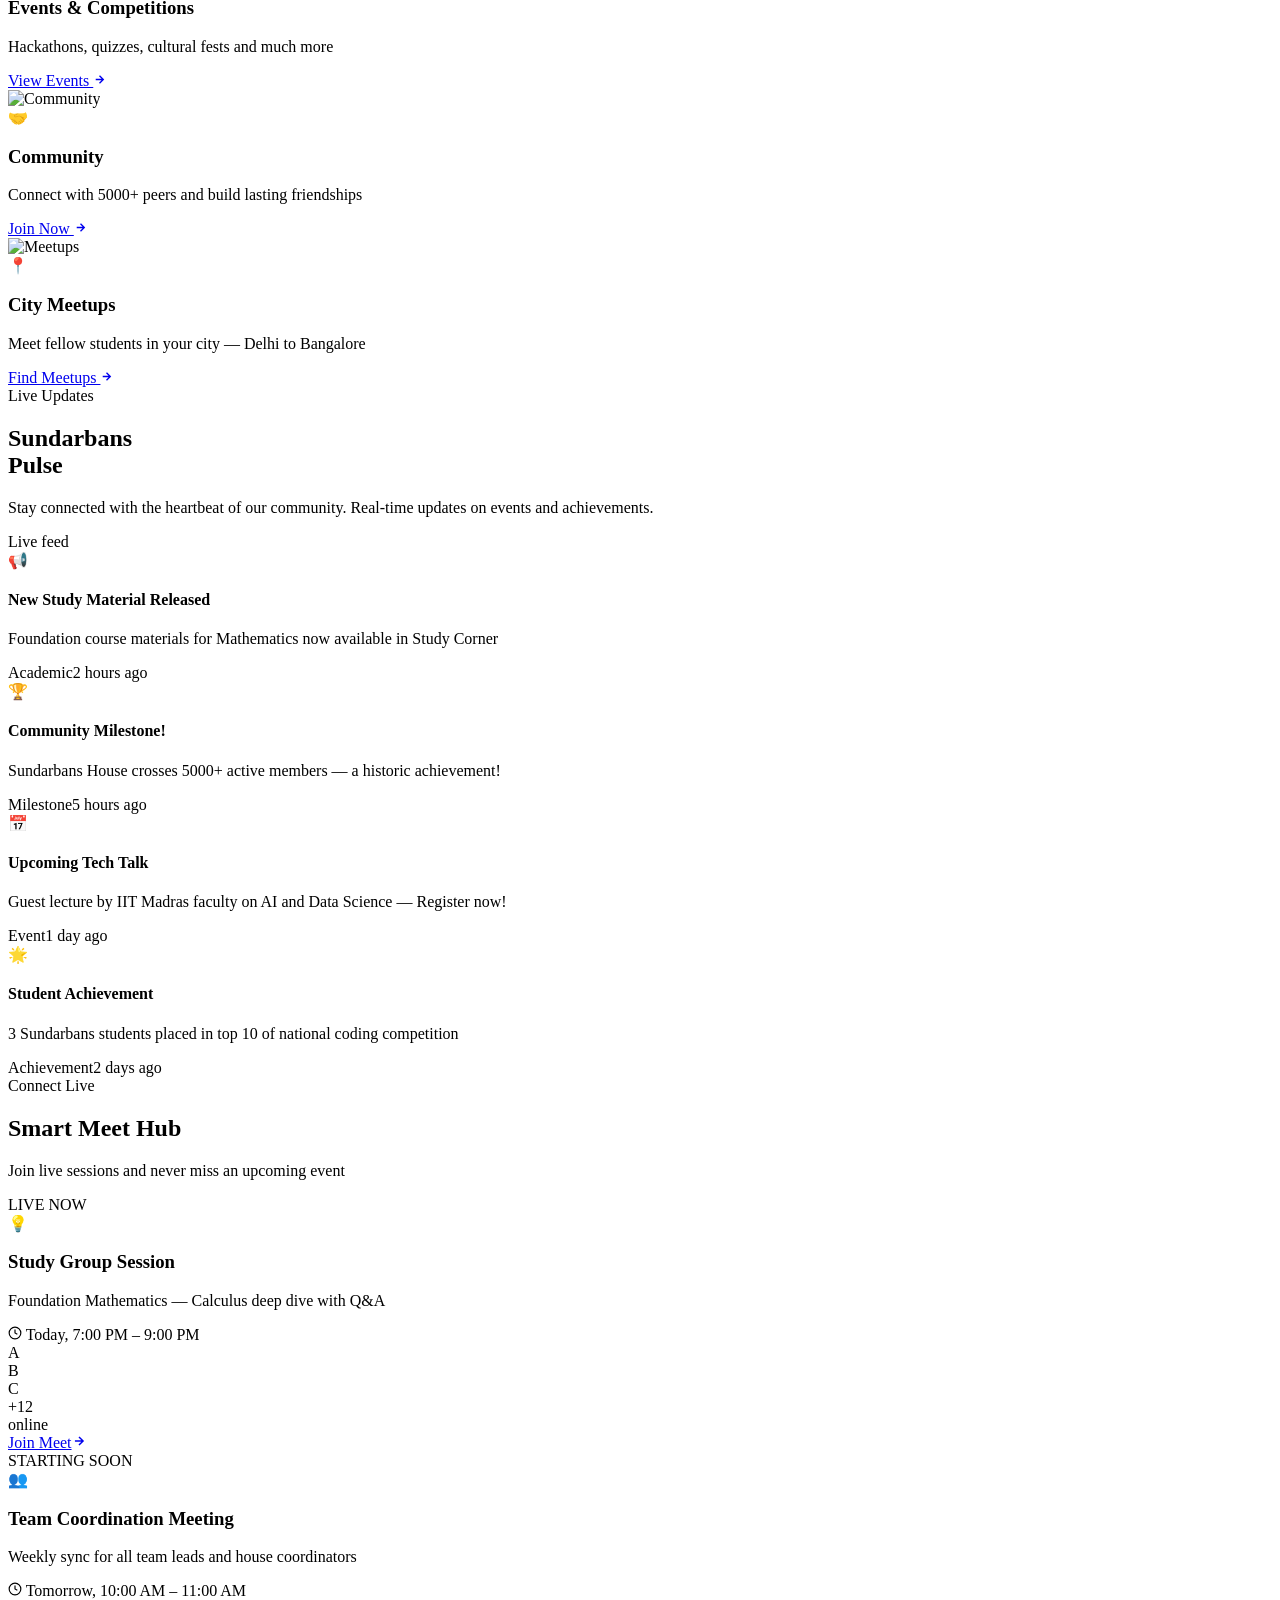
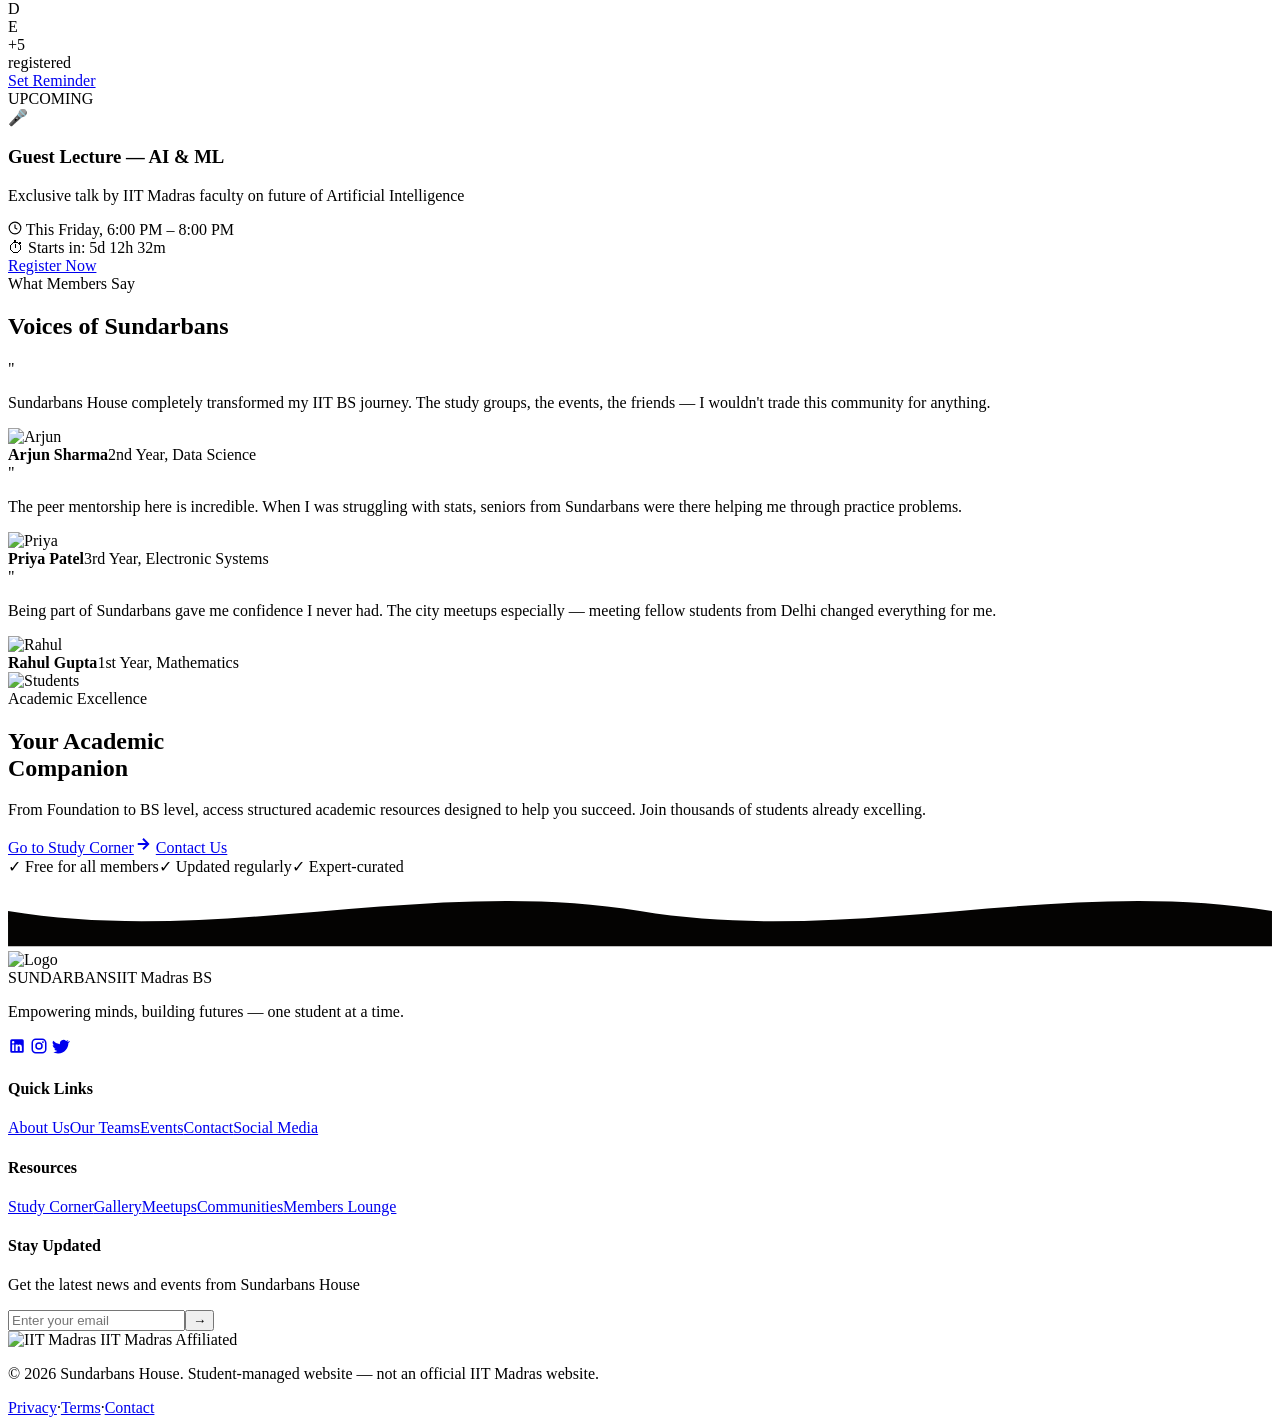
==== commit fe6175f4: "Update index.html" ====
--- a/index.html
+++ b/index.html
@@ -99,7 +99,7 @@
 
 <section class="hero-section" id="hero">
   <div class="hero-bg">
-    <img src="./assets/login-illustration.png" alt="BG IMAGE FOR MAIN PAGE" class="hero-bg-img" id="heroBgImg">
+    <img src="./assets/Video.mp4" alt="BG Video FOR MAIN PAGE" class="hero-bg-img" id="heroBgImg">
     <div class="hero-overlay"></div>
   </div>
   <div class="hero-content" id="heroContent">
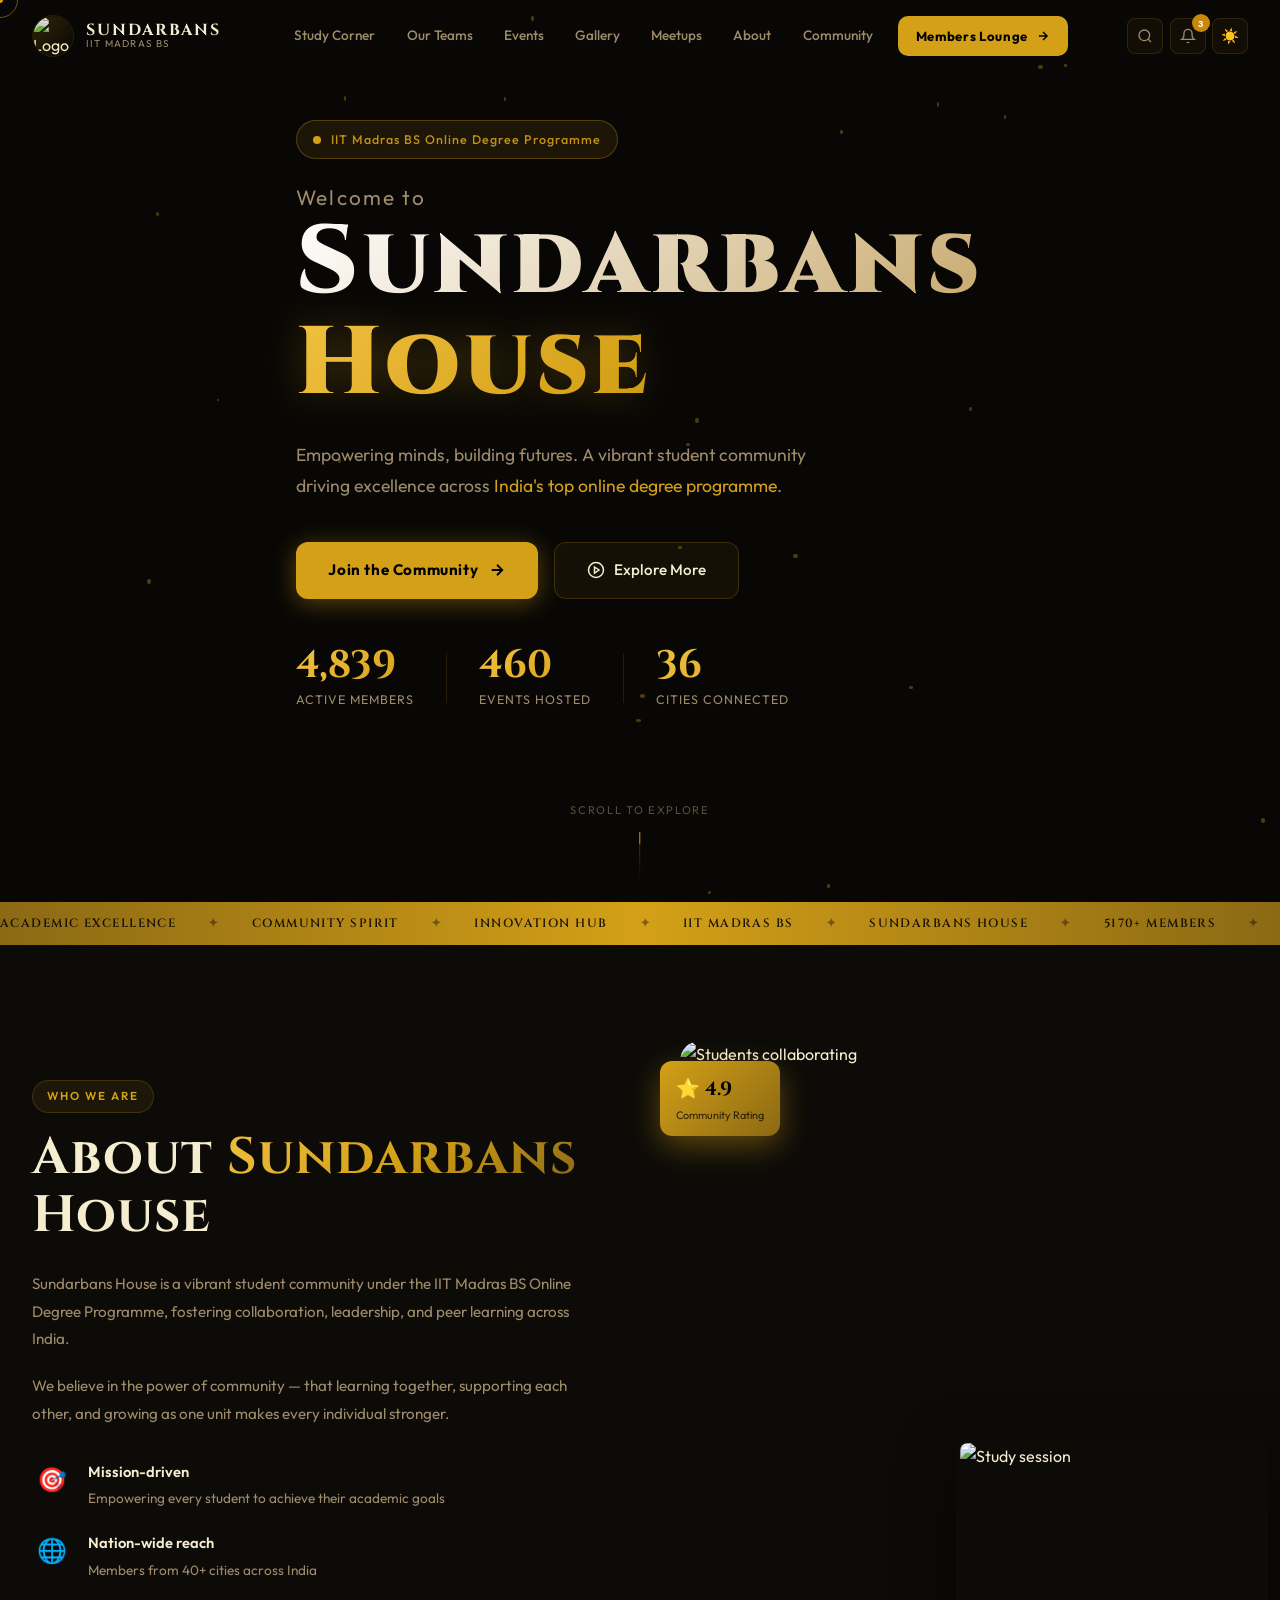
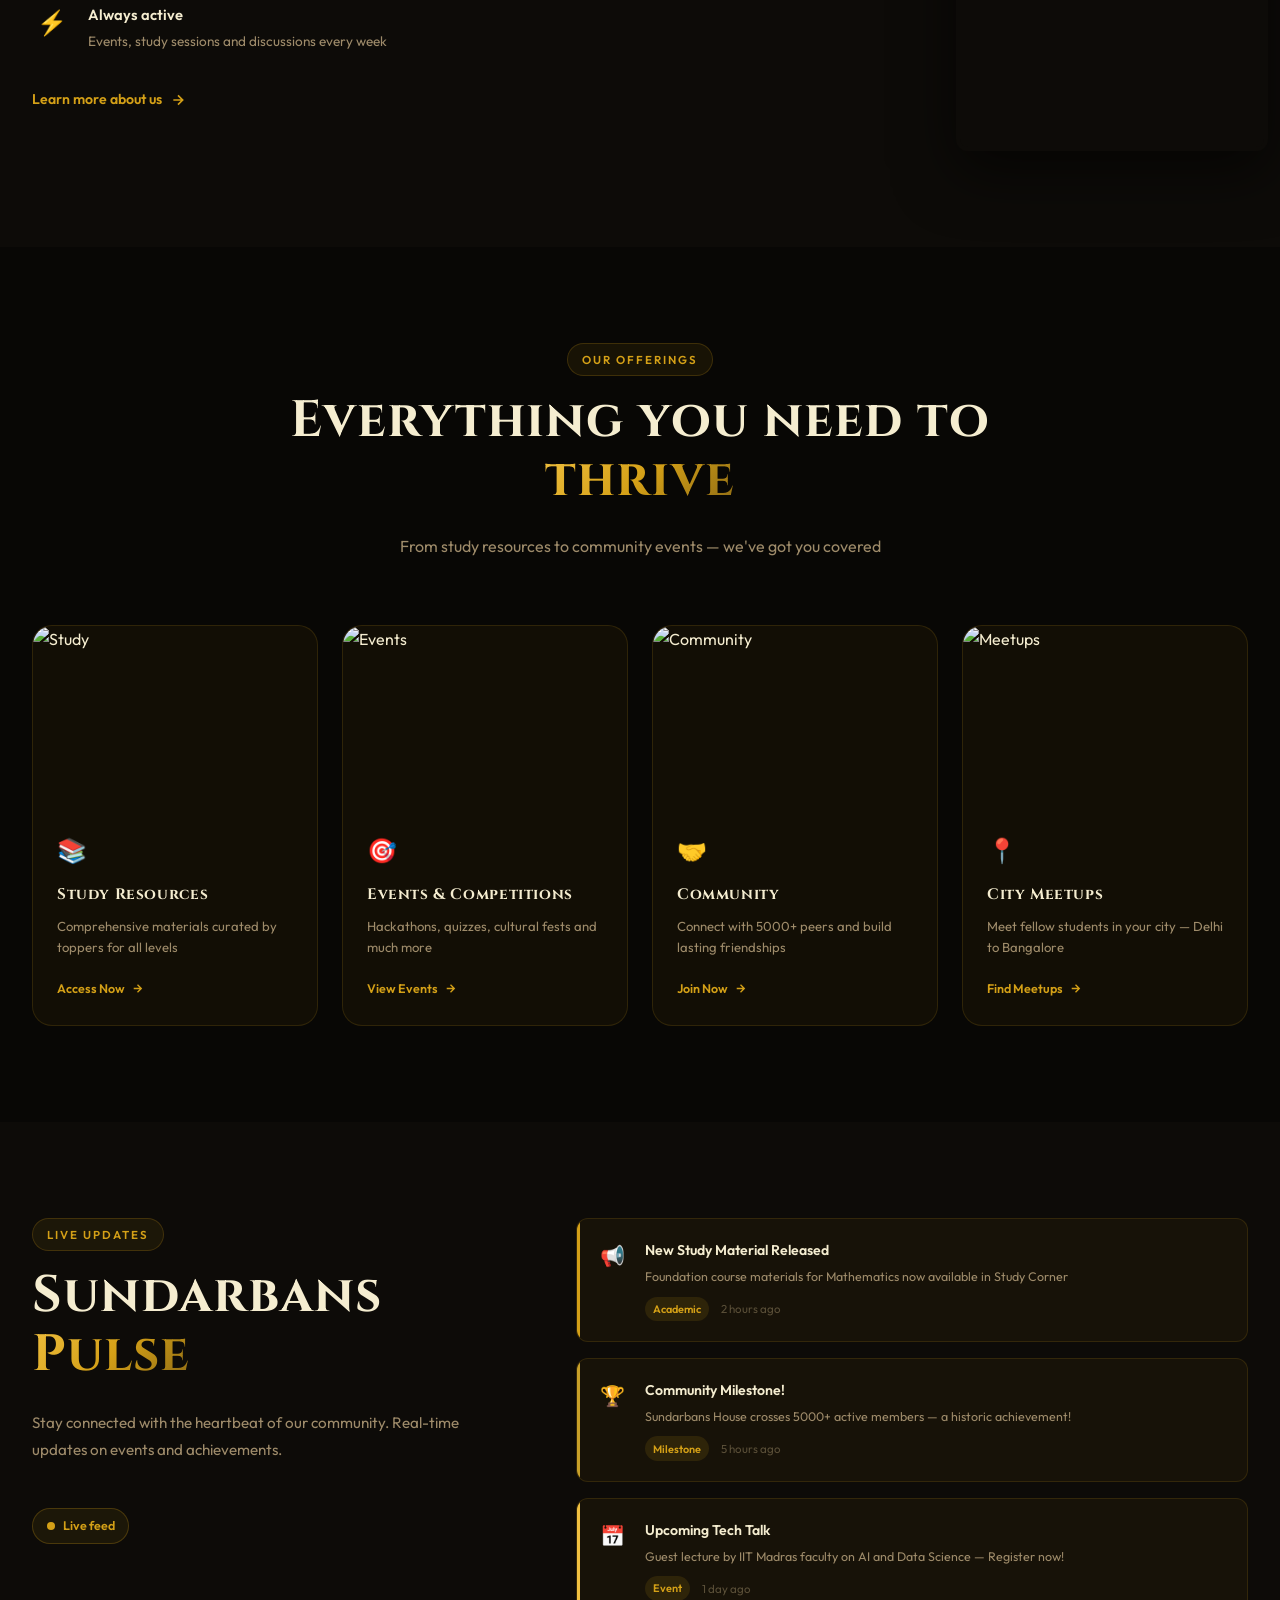
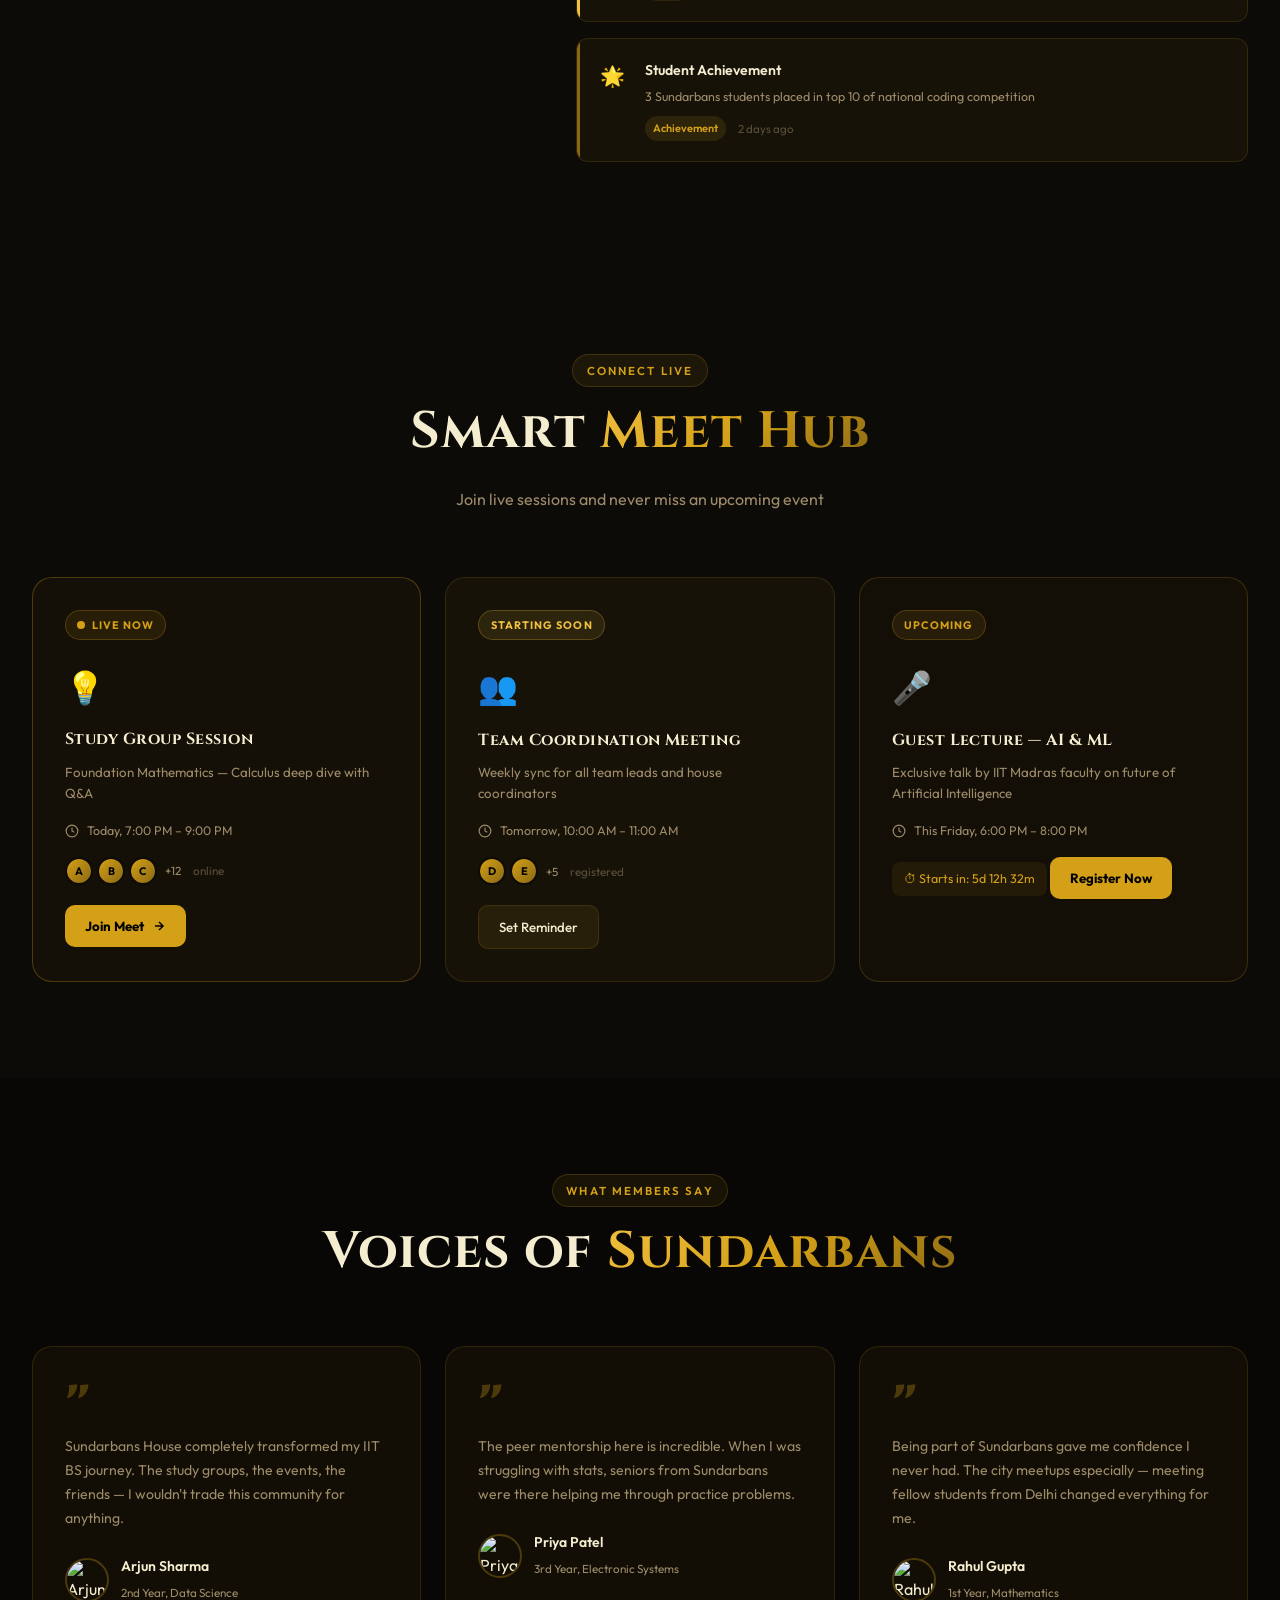
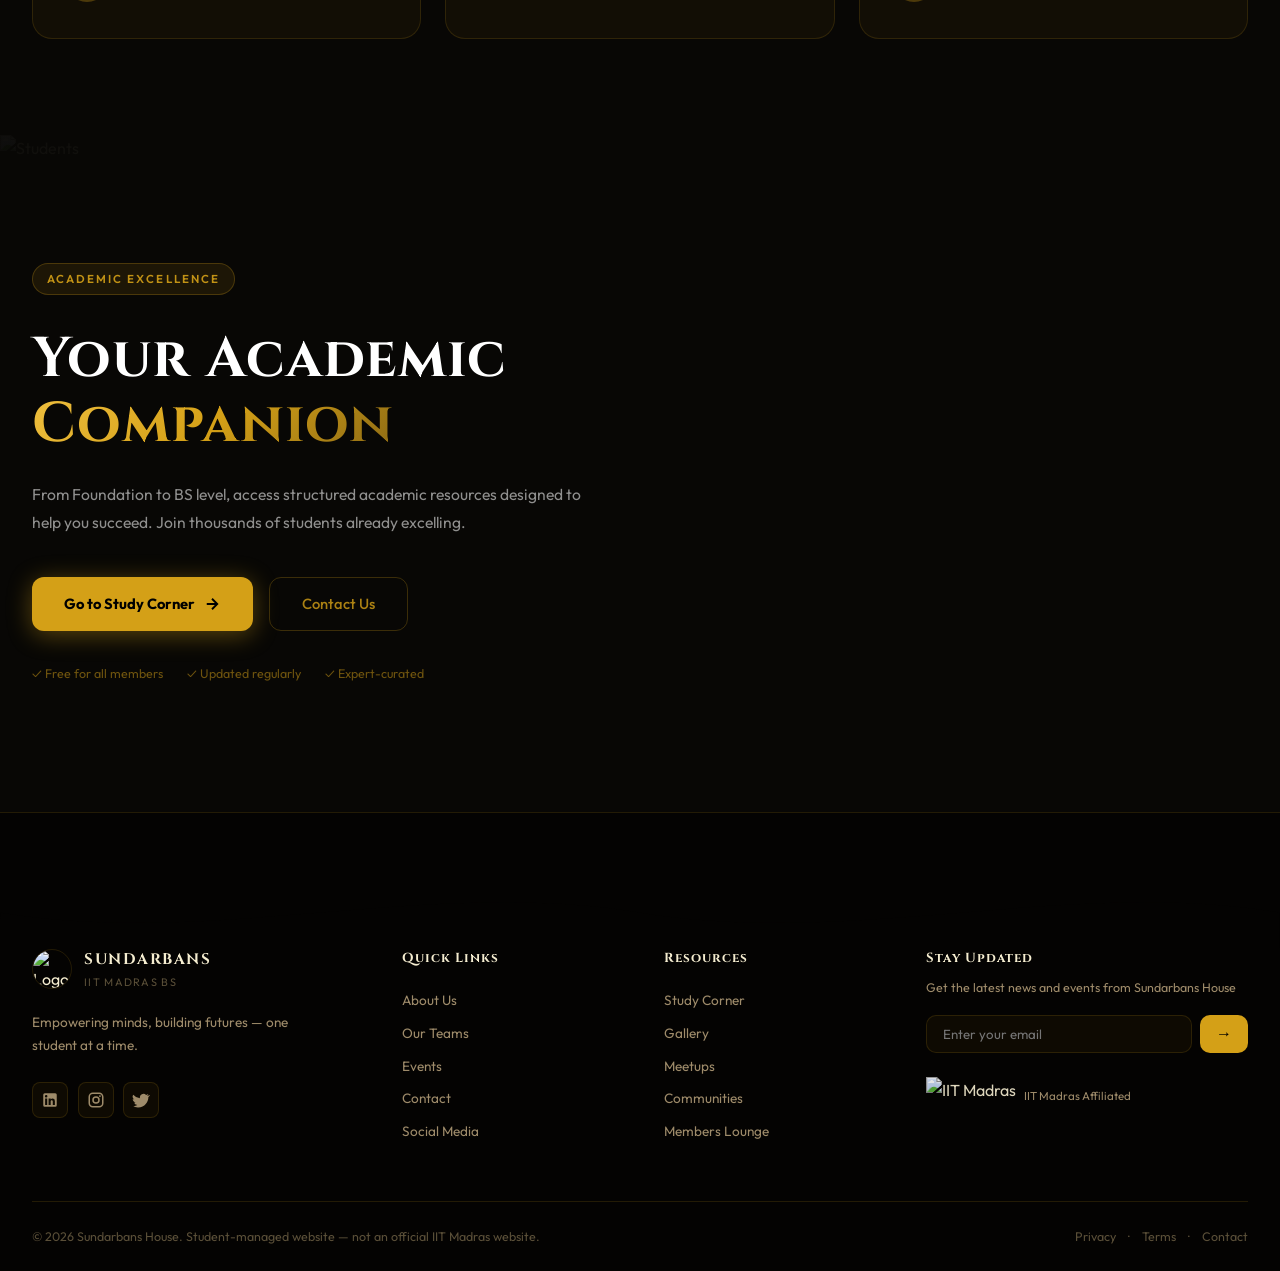
==== commit c539185b: "Merge pull request #4 from Anuraj-dev/master Landing Page Video Issue fixed" ====
--- a/index.html
+++ b/index.html
@@ -1,153 +1,249 @@
-<!DOCTYPE html>
+<!doctype html>
 <html lang="en">
-<head>
-  <meta charset="UTF-8" />
-  <meta name="viewport" content="width=device-width, initial-scale=1.0"/>
-  <title>Sundarbans House | IIT Madras BS</title>
-  <link rel="stylesheet" href="style_premium.css">
-  <link rel="preconnect" href="https://fonts.googleapis.com">
-  <link href="https://fonts.googleapis.com/css2?family=Cinzel:wght@400;600;700;900&family=Outfit:wght@300;400;500;600;700&display=swap" rel="stylesheet">
-</head>
-<body>
-
-<div id="preloader">
-  <div class="preloader-inner">
-    <div class="preloader-orbit-wrap">
-      <!-- Orbiting text ring -->
-      <div class="preloader-orbit-ring">
-        <svg viewBox="0 0 220 220" xmlns="http://www.w3.org/2000/svg">
-          <defs>
-            <path id="orbitPath" d="M 110,110 m -88,0 a 88,88 0 1,1 176,0 a 88,88 0 1,1 -176,0"/>
-          </defs>
-          <text>
-            <textPath href="#orbitPath" startOffset="0%">✦ SUNDARBANS HOUSE · IIT MADRAS BS · EXCELLENCE · </textPath>
-          </text>
-        </svg>
-      </div>
-      <!-- Center logo -->
-      <div class="preloader-logo-center">
-        <img src="assets/LOGO.JPEG" alt="Sundarbans" class="preloader-logo-img" onerror="this.style.display='none';this.nextElementSibling.style.display='block'">
-        <span class="preloader-logo-letter" style="display:none">S</span>
+  <head>
+    <meta charset="UTF-8" />
+    <meta name="viewport" content="width=device-width, initial-scale=1.0" />
+    <title>Sundarbans House | IIT Madras BS</title>
+    <link rel="stylesheet" href="style_premium.css" />
+    <link rel="preconnect" href="https://fonts.googleapis.com" />
+    <link
+      href="https://fonts.googleapis.com/css2?family=Cinzel:wght@400;600;700;900&family=Outfit:wght@300;400;500;600;700&display=swap"
+      rel="stylesheet" />
+  </head>
+  <body>
+    <div id="preloader">
+      <div class="preloader-inner">
+        <div class="preloader-orbit-wrap">
+          <!-- Orbiting text ring -->
+          <div class="preloader-orbit-ring">
+            <svg viewBox="0 0 220 220" xmlns="http://www.w3.org/2000/svg">
+              <defs>
+                <path
+                  id="orbitPath"
+                  d="M 110,110 m -88,0 a 88,88 0 1,1 176,0 a 88,88 0 1,1 -176,0" />
+              </defs>
+              <text>
+                <textPath href="#orbitPath" startOffset="0%">
+                  ✦ SUNDARBANS HOUSE · IIT MADRAS BS · EXCELLENCE ·
+                </textPath>
+              </text>
+            </svg>
+          </div>
+          <!-- Center logo -->
+          <div class="preloader-logo-center">
+            <img
+              src="assets/LOGO.JPEG"
+              alt="Sundarbans"
+              class="preloader-logo-img"
+              onerror="
+                this.style.display = 'none';
+                this.nextElementSibling.style.display = 'block';
+              " />
+            <span class="preloader-logo-letter" style="display: none">S</span>
+          </div>
+        </div>
+        <div class="preloader-bar"><div class="preloader-fill"></div></div>
+        <div class="preloader-text">Loading Sundarbans...</div>
       </div>
     </div>
-    <div class="preloader-bar"><div class="preloader-fill"></div></div>
-    <div class="preloader-text">Loading Sundarbans...</div>
-  </div>
-</div>
-<div id="cursor-dot"></div>
-<div id="cursor-ring"></div>
-<div class="particles-bg" id="particlesBg"></div>
-
-<div class="search-overlay" id="searchOverlay">
-  <div class="search-box">
-    <div class="search-input-row">
-      <svg width="18" height="18" viewBox="0 0 24 24" fill="none" stroke="currentColor" stroke-width="2"><circle cx="11" cy="11" r="8"/><path d="m21 21-4.35-4.35"/></svg>
-      <input type="text" id="searchInput" placeholder="Search pages, resources, events...">
-      <button id="searchClose">✕</button>
+    <div id="cursor-dot"></div>
+    <div id="cursor-ring"></div>
+    <div class="particles-bg" id="particlesBg"></div>
+
+    <div class="search-overlay" id="searchOverlay">
+      <div class="search-box">
+        <div class="search-input-row">
+          <svg
+            width="18"
+            height="18"
+            viewBox="0 0 24 24"
+            fill="none"
+            stroke="currentColor"
+            stroke-width="2">
+            <circle cx="11" cy="11" r="8" />
+            <path d="m21 21-4.35-4.35" />
+          </svg>
+          <input
+            type="text"
+            id="searchInput"
+            placeholder="Search pages, resources, events..." />
+          <button id="searchClose">✕</button>
+        </div>
+        <div class="search-hint">Press Ctrl+K to open • Esc to close</div>
+        <div id="searchResults"></div>
+      </div>
     </div>
-    <div class="search-hint">Press Ctrl+K to open • Esc to close</div>
-    <div id="searchResults"></div>
-  </div>
-</div>
-
-<button id="backToTop" aria-label="Back to top">
-  <svg width="18" height="18" viewBox="0 0 24 24" fill="none" stroke="currentColor" stroke-width="2.5"><path d="M18 15l-6-6-6 6"/></svg>
-</button>
-
-<header class="navbar" id="navbar">
-  <div class="nav-container">
-    <div class="nav-left">
-      <div class="nav-logo-wrapper">
-        <img src="assets/LOGO.JPEG" alt="Logo" class="nav-logo">
-        <div class="logo-glow"></div>
-      </div>
-      <div class="brand-text">
-        <span class="brand-main">SUNDARBANS</span>
-        <span class="brand-sub">IIT Madras BS</span>
-      </div>
-    </div>
-    <button class="menu-toggle" id="menuToggle" aria-label="Toggle menu">
-      <span></span><span></span><span></span>
+
+    <button id="backToTop" aria-label="Back to top">
+      <svg
+        width="18"
+        height="18"
+        viewBox="0 0 24 24"
+        fill="none"
+        stroke="currentColor"
+        stroke-width="2.5">
+        <path d="M18 15l-6-6-6 6" />
+      </svg>
     </button>
-    <nav class="nav-links" id="navLinks">
-      <a href="study.html" class="nav-link"><span>Study Corner</span></a>
-      <a href="teams.html" class="nav-link"><span>Our Teams</span></a>
-      <a href="events.html" class="nav-link"><span>Events</span></a>
-      <a href="gallery.html" class="nav-link"><span>Gallery</span></a>
-      <a href="meetups.html" class="nav-link"><span>Meetups</span></a>
-      <a href="about.html" class="nav-link"><span>About</span></a>
-      <a href="community.html" class="nav-link"><span>Community</span></a>
-      <a href="sundarbans/login.html" class="nav-cta-btn">
-        <span>Members Lounge</span>
-        <svg width="14" height="14" viewBox="0 0 24 24" fill="none" stroke="currentColor" stroke-width="2.5"><path d="M5 12h14M12 5l7 7-7 7"/></svg>
-      </a>
-    </nav>
-    <div class="nav-tools">
-      <button class="nav-tool-btn" id="searchBtn" title="Search (Ctrl+K)"><svg width="16" height="16" viewBox="0 0 24 24" fill="none" stroke="currentColor" stroke-width="2"><circle cx="11" cy="11" r="8"/><path d="m21 21-4.35-4.35"/></svg></button>
-      <div style="position:relative">
-        <button class="nav-tool-btn" id="notifBtn"><svg width="16" height="16" viewBox="0 0 24 24" fill="none" stroke="currentColor" stroke-width="2"><path d="M18 8A6 6 0 0 0 6 8c0 7-3 9-3 9h18s-3-2-3-9"/><path d="M13.73 21a2 2 0 0 1-3.46 0"/></svg><span class="notif-badge" id="notifBadge">3</span></button>
-        <div class="notif-panel" id="notifPanel">
-          <div class="notif-header"><h4>Notifications</h4><button class="notif-markall" onclick="markAllRead()">Mark all read</button></div>
-          <div class="notif-list" id="notifList"></div>
-          <div class="notif-footer"><a href="#">View all</a></div>
-        </div>
-      </div>
-      <button class="nav-tool-btn" id="themeToggle" title="Toggle theme"><span id="themeIcon">☀️</span></button>
-    </div>
-  </div>
-</header>
-
-<section class="hero-section" id="hero">
-  <div class="hero-bg">
-    <img src="./assets/Video.mp4" alt="BG Video FOR MAIN PAGE" class="hero-bg-img" id="heroBgImg">
-    <div class="hero-overlay"></div>
-  </div>
-  <div class="hero-content" id="heroContent">
-    <div class="hero-badge animate-in" style="--delay:0.1s">
-      <span class="badge-dot"></span>
-      IIT Madras BS Online Degree Programme
-    </div>
-    <h1 class="hero-title animate-in" style="--delay:0.3s">
-      <span class="hero-title-sm">Welcome to</span>
-      <span class="hero-title-main">Sundarbans</span>
-      <span class="hero-title-accent">House</span>
-    </h1>
-    <p class="hero-subtitle animate-in" style="--delay:0.6s">
-      Empowering minds, building futures. A vibrant student community<br>
-      driving excellence across <em>India's top online degree programme</em>.
-    </p>
-    <div class="hero-actions animate-in" style="--delay:0.8s">
-      <a href="community.html" class="btn-hero-primary">
-        <span>Join the Community</span>
-        <svg width="18" height="18" viewBox="0 0 24 24" fill="none" stroke="currentColor" stroke-width="2.5"><path d="M5 12h14M12 5l7 7-7 7"/></svg>
-      </a>
-      <a href="about.html" class="btn-hero-secondary">
-        <svg width="18" height="18" viewBox="0 0 24 24" fill="none" stroke="currentColor" stroke-width="2"><circle cx="12" cy="12" r="10"/><polygon points="10 8 16 12 10 16 10 8"/></svg>
-        <span>Explore More</span>
-      </a>
-    </div>
-    <div class="hero-stats animate-in" style="--delay:1s">
-      <div class="stat-card">
-        <div class="stat-number" data-count="5170">0</div>
-        <div class="stat-label">Active Members</div>
-      </div>
-      <div class="stat-div"></div>
-      <div class="stat-card">
-        <div class="stat-number" data-count="500">0</div>
-        <div class="stat-label">Events Hosted</div>
-      </div>
-      <div class="stat-div"></div>
-      <div class="stat-card">
-        <div class="stat-number" data-count="40">0</div>
-        <div class="stat-label">Cities Connected</div>
-      </div>
-    </div>
-  </div>
-  <div class="hero-scroll-indicator">
-    <div class="scroll-text">Scroll to explore</div>
-    <div class="scroll-line"><div class="scroll-dot-anim"></div></div>
-  </div>
-  <!-- <div class="hero-float-cards">
+
+    <header class="navbar" id="navbar">
+      <div class="nav-container">
+        <div class="nav-left">
+          <div class="nav-logo-wrapper">
+            <img src="assets/LOGO.JPEG" alt="Logo" class="nav-logo" />
+            <div class="logo-glow"></div>
+          </div>
+          <div class="brand-text">
+            <span class="brand-main">SUNDARBANS</span>
+            <span class="brand-sub">IIT Madras BS</span>
+          </div>
+        </div>
+        <button class="menu-toggle" id="menuToggle" aria-label="Toggle menu">
+          <span></span><span></span><span></span>
+        </button>
+        <nav class="nav-links" id="navLinks">
+          <a href="study.html" class="nav-link"><span>Study Corner</span></a>
+          <a href="teams.html" class="nav-link"><span>Our Teams</span></a>
+          <a href="events.html" class="nav-link"><span>Events</span></a>
+          <a href="gallery.html" class="nav-link"><span>Gallery</span></a>
+          <a href="meetups.html" class="nav-link"><span>Meetups</span></a>
+          <a href="about.html" class="nav-link"><span>About</span></a>
+          <a href="community.html" class="nav-link"><span>Community</span></a>
+          <a href="sundarbans/login.html" class="nav-cta-btn">
+            <span>Members Lounge</span>
+            <svg
+              width="14"
+              height="14"
+              viewBox="0 0 24 24"
+              fill="none"
+              stroke="currentColor"
+              stroke-width="2.5">
+              <path d="M5 12h14M12 5l7 7-7 7" />
+            </svg>
+          </a>
+        </nav>
+        <div class="nav-tools">
+          <button class="nav-tool-btn" id="searchBtn" title="Search (Ctrl+K)">
+            <svg
+              width="16"
+              height="16"
+              viewBox="0 0 24 24"
+              fill="none"
+              stroke="currentColor"
+              stroke-width="2">
+              <circle cx="11" cy="11" r="8" />
+              <path d="m21 21-4.35-4.35" />
+            </svg>
+          </button>
+          <div style="position: relative">
+            <button class="nav-tool-btn" id="notifBtn">
+              <svg
+                width="16"
+                height="16"
+                viewBox="0 0 24 24"
+                fill="none"
+                stroke="currentColor"
+                stroke-width="2">
+                <path d="M18 8A6 6 0 0 0 6 8c0 7-3 9-3 9h18s-3-2-3-9" />
+                <path d="M13.73 21a2 2 0 0 1-3.46 0" /></svg
+              ><span class="notif-badge" id="notifBadge">3</span>
+            </button>
+            <div class="notif-panel" id="notifPanel">
+              <div class="notif-header">
+                <h4>Notifications</h4>
+                <button class="notif-markall" onclick="markAllRead()">
+                  Mark all read
+                </button>
+              </div>
+              <div class="notif-list" id="notifList"></div>
+              <div class="notif-footer"><a href="#">View all</a></div>
+            </div>
+          </div>
+          <button class="nav-tool-btn" id="themeToggle" title="Toggle theme">
+            <span id="themeIcon">☀️</span>
+          </button>
+        </div>
+      </div>
+    </header>
+
+    <section class="hero-section" id="hero">
+      <div class="hero-bg">
+        <video
+          class="hero-bg-video"
+          id="heroBgVideo"
+          autoplay
+          muted
+          loop
+          playsinline
+          preload="metadata">
+          <source src="./assets/Video.mp4" type="video/mp4" />
+        </video>
+        <div class="hero-overlay"></div>
+      </div>
+      <div class="hero-content" id="heroContent">
+        <div class="hero-badge animate-in" style="--delay: 0.1s">
+          <span class="badge-dot"></span>
+          IIT Madras BS Online Degree Programme
+        </div>
+        <h1 class="hero-title animate-in" style="--delay: 0.3s">
+          <span class="hero-title-sm">Welcome to</span>
+          <span class="hero-title-main">Sundarbans</span>
+          <span class="hero-title-accent">House</span>
+        </h1>
+        <p class="hero-subtitle animate-in" style="--delay: 0.6s">
+          Empowering minds, building futures. A vibrant student community<br />
+          driving excellence across
+          <em>India's top online degree programme</em>.
+        </p>
+        <div class="hero-actions animate-in" style="--delay: 0.8s">
+          <a href="community.html" class="btn-hero-primary">
+            <span>Join the Community</span>
+            <svg
+              width="18"
+              height="18"
+              viewBox="0 0 24 24"
+              fill="none"
+              stroke="currentColor"
+              stroke-width="2.5">
+              <path d="M5 12h14M12 5l7 7-7 7" />
+            </svg>
+          </a>
+          <a href="about.html" class="btn-hero-secondary">
+            <svg
+              width="18"
+              height="18"
+              viewBox="0 0 24 24"
+              fill="none"
+              stroke="currentColor"
+              stroke-width="2">
+              <circle cx="12" cy="12" r="10" />
+              <polygon points="10 8 16 12 10 16 10 8" />
+            </svg>
+            <span>Explore More</span>
+          </a>
+        </div>
+        <div class="hero-stats animate-in" style="--delay: 1s">
+          <div class="stat-card">
+            <div class="stat-number" data-count="5170">0</div>
+            <div class="stat-label">Active Members</div>
+          </div>
+          <div class="stat-div"></div>
+          <div class="stat-card">
+            <div class="stat-number" data-count="500">0</div>
+            <div class="stat-label">Events Hosted</div>
+          </div>
+          <div class="stat-div"></div>
+          <div class="stat-card">
+            <div class="stat-number" data-count="40">0</div>
+            <div class="stat-label">Cities Connected</div>
+          </div>
+        </div>
+      </div>
+      <div class="hero-scroll-indicator">
+        <div class="scroll-text">Scroll to explore</div>
+        <div class="scroll-line"><div class="scroll-dot-anim"></div></div>
+      </div>
+      <!-- <div class="hero-float-cards">
     <div class="float-card float-card-1">
       <div class="float-card-icon">🎓</div>
       <div><div class="float-card-title">IIT Madras</div><div class="float-card-sub">BS Degree</div></div>
@@ -157,231 +253,715 @@
       <div><div class="float-card-title">Top Ranked</div><div class="float-card-sub">House 2024</div></div>
     </div>
   </div> -->
-</section>
-
-<div class="marquee-band">
-  <div class="marquee-track">
-    <span>Academic Excellence</span><span class="mdot">✦</span><span>Community Spirit</span><span class="mdot">✦</span><span>Innovation Hub</span><span class="mdot">✦</span><span>IIT Madras BS</span><span class="mdot">✦</span><span>Sundarbans House</span><span class="mdot">✦</span><span>5170+ Members</span><span class="mdot">✦</span><span>40+ Cities</span><span class="mdot">✦</span><span>Academic Excellence</span><span class="mdot">✦</span><span>Community Spirit</span><span class="mdot">✦</span><span>Innovation Hub</span><span class="mdot">✦</span><span>IIT Madras BS</span><span class="mdot">✦</span><span>Sundarbans House</span><span class="mdot">✦</span><span>5170+ Members</span><span class="mdot">✦</span><span>40+ Cities</span><span class="mdot">✦</span>
-  </div>
-</div>
-
-<section class="section about-section rs">
-  <div class="container">
-    <div class="about-grid">
-      <div class="about-text-col">
-        <div class="section-tag">Who We Are</div>
-        <h2 class="section-title-xl">About <span class="tg">Sundarbans</span><br>House</h2>
-        <p class="desc">Sundarbans House is a vibrant student community under the IIT Madras BS Online Degree Programme, fostering collaboration, leadership, and peer learning across India.</p>
-        <p class="desc">We believe in the power of community — that learning together, supporting each other, and growing as one unit makes every individual stronger.</p>
-        <div class="about-highlights">
-          <div class="hi"><div class="hi-icon">🎯</div><div><strong>Mission-driven</strong><p>Empowering every student to achieve their academic goals</p></div></div>
-          <div class="hi"><div class="hi-icon">🌐</div><div><strong>Nation-wide reach</strong><p>Members from 40+ cities across India</p></div></div>
-          <div class="hi"><div class="hi-icon">⚡</div><div><strong>Always active</strong><p>Events, study sessions and discussions every week</p></div></div>
-        </div>
-        <a href="about.html" class="learn-link">Learn more about us <svg width="16" height="16" viewBox="0 0 24 24" fill="none" stroke="currentColor" stroke-width="2.5"><path d="M5 12h14M12 5l7 7-7 7"/></svg></a>
-      </div>
-      <div class="about-img-col">
-        <div class="about-img-stack">
-          <div class="about-img-main"><img src="https://images.unsplash.com/photo-1522202176988-66273c2fd55f?w=700&q=80&auto=format&fit=crop" alt="Students collaborating"></div>
-          <div class="about-img-secondary"><img src="https://images.unsplash.com/photo-1427504494785-3a9ca7044f45?w=400&q=80&auto=format&fit=crop" alt="Study session"></div>
-          <div class="about-img-badge"><div class="ib-num">⭐ 4.9</div><div class="ib-label">Community Rating</div></div>
-        </div>
+    </section>
+
+    <div class="marquee-band">
+      <div class="marquee-track">
+        <span>Academic Excellence</span><span class="mdot">✦</span
+        ><span>Community Spirit</span><span class="mdot">✦</span
+        ><span>Innovation Hub</span><span class="mdot">✦</span
+        ><span>IIT Madras BS</span><span class="mdot">✦</span
+        ><span>Sundarbans House</span><span class="mdot">✦</span
+        ><span>5170+ Members</span><span class="mdot">✦</span
+        ><span>40+ Cities</span><span class="mdot">✦</span
+        ><span>Academic Excellence</span><span class="mdot">✦</span
+        ><span>Community Spirit</span><span class="mdot">✦</span
+        ><span>Innovation Hub</span><span class="mdot">✦</span
+        ><span>IIT Madras BS</span><span class="mdot">✦</span
+        ><span>Sundarbans House</span><span class="mdot">✦</span
+        ><span>5170+ Members</span><span class="mdot">✦</span
+        ><span>40+ Cities</span><span class="mdot">✦</span>
       </div>
     </div>
-  </div>
-</section>
-
-<section class="section features-section rs">
-  <div class="container">
-    <div class="sec-hdr">
-      <div class="section-tag">Our Offerings</div>
-      <h2 class="section-title-xl">Everything you need to <span class="tg">thrive</span></h2>
-      <p class="sec-sub">From study resources to community events — we've got you covered</p>
-    </div>
-    <div class="features-grid">
-      <div class="fcard rc"><div class="fcard-img"><img src="https://images.unsplash.com/photo-1456513080510-7bf3a84b82f8?w=600&q=80&auto=format&fit=crop" alt="Study"></div><div class="fcard-body"><div class="fcard-icon">📚</div><h3>Study Resources</h3><p>Comprehensive materials curated by toppers for all levels</p><a href="study.html" class="flink">Access Now <svg width="13" height="13" viewBox="0 0 24 24" fill="none" stroke="currentColor" stroke-width="2.5"><path d="M5 12h14M12 5l7 7-7 7"/></svg></a></div></div>
-      <div class="fcard rc"><div class="fcard-img"><img src="https://images.unsplash.com/photo-1540575467063-178a50c2df87?w=600&q=80&auto=format&fit=crop" alt="Events"></div><div class="fcard-body"><div class="fcard-icon">🎯</div><h3>Events & Competitions</h3><p>Hackathons, quizzes, cultural fests and much more</p><a href="events.html" class="flink">View Events <svg width="13" height="13" viewBox="0 0 24 24" fill="none" stroke="currentColor" stroke-width="2.5"><path d="M5 12h14M12 5l7 7-7 7"/></svg></a></div></div>
-      <div class="fcard rc"><div class="fcard-img"><img src="https://images.unsplash.com/photo-1529156069898-49953e39b3ac?w=600&q=80&auto=format&fit=crop" alt="Community"></div><div class="fcard-body"><div class="fcard-icon">🤝</div><h3>Community</h3><p>Connect with 5000+ peers and build lasting friendships</p><a href="community.html" class="flink">Join Now <svg width="13" height="13" viewBox="0 0 24 24" fill="none" stroke="currentColor" stroke-width="2.5"><path d="M5 12h14M12 5l7 7-7 7"/></svg></a></div></div>
-      <div class="fcard rc"><div class="fcard-img"><img src="https://images.unsplash.com/photo-1517245386807-bb43f82c33c4?w=600&q=80&auto=format&fit=crop" alt="Meetups"></div><div class="fcard-body"><div class="fcard-icon">📍</div><h3>City Meetups</h3><p>Meet fellow students in your city — Delhi to Bangalore</p><a href="meetups.html" class="flink">Find Meetups <svg width="13" height="13" viewBox="0 0 24 24" fill="none" stroke="currentColor" stroke-width="2.5"><path d="M5 12h14M12 5l7 7-7 7"/></svg></a></div></div>
-    </div>
-  </div>
-</section>
-
-<section class="section pulse-section rs">
-  <div class="container">
-    <div class="pulse-layout">
-      <div class="pulse-hdr-col">
-        <div class="section-tag">Live Updates</div>
-        <h2 class="section-title-xl">Sundarbans<br><span class="tg">Pulse</span></h2>
-        <p class="desc">Stay connected with the heartbeat of our community. Real-time updates on events and achievements.</p>
-        <div class="live-badge"><span class="live-dot"></span><span>Live feed</span></div>
-      </div>
-      <div class="pulse-cards-col">
-        <div class="pcard"><div class="pcard-accent pa-blue"></div><div class="pcard-icon">📢</div><div class="pcard-body"><h4>New Study Material Released</h4><p>Foundation course materials for Mathematics now available in Study Corner</p><div class="pcard-meta"><span class="ptag">Academic</span><span class="ptime">2 hours ago</span></div></div></div>
-        <div class="pcard"><div class="pcard-accent pa-green"></div><div class="pcard-icon">🏆</div><div class="pcard-body"><h4>Community Milestone!</h4><p>Sundarbans House crosses 5000+ active members — a historic achievement!</p><div class="pcard-meta"><span class="ptag">Milestone</span><span class="ptime">5 hours ago</span></div></div></div>
-        <div class="pcard"><div class="pcard-accent pa-orange"></div><div class="pcard-icon">📅</div><div class="pcard-body"><h4>Upcoming Tech Talk</h4><p>Guest lecture by IIT Madras faculty on AI and Data Science — Register now!</p><div class="pcard-meta"><span class="ptag">Event</span><span class="ptime">1 day ago</span></div></div></div>
-        <div class="pcard"><div class="pcard-accent pa-purple"></div><div class="pcard-icon">🌟</div><div class="pcard-body"><h4>Student Achievement</h4><p>3 Sundarbans students placed in top 10 of national coding competition</p><div class="pcard-meta"><span class="ptag">Achievement</span><span class="ptime">2 days ago</span></div></div></div>
-      </div>
-    </div>
-  </div>
-</section>
-
-
-
-<section class="section meet-section rs">
-  <div class="container">
-    <div class="sec-hdr">
-      <div class="section-tag">Connect Live</div>
-      <h2 class="section-title-xl">Smart <span class="tg">Meet Hub</span></h2>
-      <p class="sec-sub">Join live sessions and never miss an upcoming event</p>
-    </div>
-    <div class="meet-grid">
-      <div class="mcard live">
-        <div class="mlive-badge"><span class="live-dot"></span> LIVE NOW</div>
-        <div class="mcard-icon">💡</div>
-        <h3>Study Group Session</h3>
-        <p>Foundation Mathematics — Calculus deep dive with Q&amp;A</p>
-        <div class="mtime"><svg width="14" height="14" viewBox="0 0 24 24" fill="none" stroke="currentColor" stroke-width="2"><circle cx="12" cy="12" r="10"/><path d="M12 6v6l4 2"/></svg> Today, 7:00 PM – 9:00 PM</div>
-        <div class="mavs"><div class="mav">A</div><div class="mav">B</div><div class="mav">C</div><div class="mav-more">+12</div><span class="mol">online</span></div>
-        <a href="#" class="mjoin-btn"><span>Join Meet</span><svg width="14" height="14" viewBox="0 0 24 24" fill="none" stroke="currentColor" stroke-width="2.5"><path d="M5 12h14M12 5l7 7-7 7"/></svg></a>
-      </div>
-      <div class="mcard">
-        <div class="msoon-badge">STARTING SOON</div>
-        <div class="mcard-icon">👥</div>
-        <h3>Team Coordination Meeting</h3>
-        <p>Weekly sync for all team leads and house coordinators</p>
-        <div class="mtime"><svg width="14" height="14" viewBox="0 0 24 24" fill="none" stroke="currentColor" stroke-width="2"><circle cx="12" cy="12" r="10"/><path d="M12 6v6l4 2"/></svg> Tomorrow, 10:00 AM – 11:00 AM</div>
-        <div class="mavs"><div class="mav">D</div><div class="mav">E</div><div class="mav-more">+5</div><span class="mol">registered</span></div>
-        <a href="#" class="mrem-btn"><span>Set Reminder</span></a>
-      </div>
-      <div class="mcard upcoming">
-        <div class="mupc-badge">UPCOMING</div>
-        <div class="mcard-icon">🎤</div>
-        <h3>Guest Lecture — AI &amp; ML</h3>
-        <p>Exclusive talk by IIT Madras faculty on future of Artificial Intelligence</p>
-        <div class="mtime"><svg width="14" height="14" viewBox="0 0 24 24" fill="none" stroke="currentColor" stroke-width="2"><circle cx="12" cy="12" r="10"/><path d="M12 6v6l4 2"/></svg> This Friday, 6:00 PM – 8:00 PM</div>
-        <div class="mcountdown" id="meetCountdown">Loading...</div>
-        <a href="#" class="mjoin-btn"><span>Register Now</span></a>
-      </div>
-    </div>
-  </div>
-</section>
-
-<section class="section testimonials-section rs">
-  <div class="container">
-    <div class="sec-hdr">
-      <div class="section-tag">What Members Say</div>
-      <h2 class="section-title-xl">Voices of <span class="tg">Sundarbans</span></h2>
-    </div>
-    <div class="tgrid">
-      <div class="tcard rc">
-        <div class="tquote">"</div>
-        <p>Sundarbans House completely transformed my IIT BS journey. The study groups, the events, the friends — I wouldn't trade this community for anything.</p>
-        <div class="tauthor"><img src="https://images.unsplash.com/photo-1535713875002-d1d0cf377fde?w=100&q=80&auto=format&fit=crop&crop=face" alt="Arjun"><div><strong>Arjun Sharma</strong><span>2nd Year, Data Science</span></div></div>
-      </div>
-      <div class="tcard rc">
-        <div class="tquote">"</div>
-        <p>The peer mentorship here is incredible. When I was struggling with stats, seniors from Sundarbans were there helping me through practice problems.</p>
-        <div class="tauthor"><img src="https://images.unsplash.com/photo-1494790108377-be9c29b29330?w=100&q=80&auto=format&fit=crop&crop=face" alt="Priya"><div><strong>Priya Patel</strong><span>3rd Year, Electronic Systems</span></div></div>
-      </div>
-      <div class="tcard rc">
-        <div class="tquote">"</div>
-        <p>Being part of Sundarbans gave me confidence I never had. The city meetups especially — meeting fellow students from Delhi changed everything for me.</p>
-        <div class="tauthor"><img src="https://images.unsplash.com/photo-1507003211169-0a1dd7228f2d?w=100&q=80&auto=format&fit=crop&crop=face" alt="Rahul"><div><strong>Rahul Gupta</strong><span>1st Year, Mathematics</span></div></div>
-      </div>
-    </div>
-  </div>
-</section>
-
-<section class="cta-section rs">
-  <div class="cta-bg">
-    <img src="https://images.unsplash.com/photo-1519389950473-47ba0277781c?w=1920&q=80&auto=format&fit=crop" alt="Students">
-    <div class="cta-ov"></div>
-  </div>
-  <div class="container">
-    <div class="cta-wrap">
-      <div class="section-tag light">Academic Excellence</div>
-      <h2 class="cta-heading">Your Academic<br><span class="cta-acc">Companion</span></h2>
-      <p class="cta-sub">From Foundation to BS level, access structured academic resources designed to help you succeed. Join thousands of students already excelling.</p>
-      <div class="cta-acts">
-        <a href="study.html" class="cta-btn-p"><span>Go to Study Corner</span><svg width="18" height="18" viewBox="0 0 24 24" fill="none" stroke="currentColor" stroke-width="2.5"><path d="M5 12h14M12 5l7 7-7 7"/></svg></a>
-        <a href="contact.html" class="cta-btn-o">Contact Us</a>
-      </div>
-      <div class="cta-trust">
-        <span>✓ Free for all members</span><span>✓ Updated regularly</span><span>✓ Expert-curated</span>
-      </div>
-    </div>
-  </div>
-</section>
-
-<footer class="footer">
-  <div class="footer-wave-top">
-    <svg viewBox="0 0 1440 80" fill="none" xmlns="http://www.w3.org/2000/svg"><path d="M0,40 C240,80 480,0 720,40 C960,80 1200,0 1440,40 L1440,80 L0,80 Z" fill="#040302"/></svg>
-  </div>
-  <div class="container">
-    <div class="footer-grid">
-      <div class="fbrand">
-        <div class="flogo"><img src="assets/LOGO.JPEG" alt="Logo" class="flogo-img"><div><span class="fbrand-name">SUNDARBANS</span><span class="fbrand-sub">IIT Madras BS</span></div></div>
-        <p class="ftagline">Empowering minds, building futures — one student at a time.</p>
-        <div class="fsocial">
-          <a href="#" class="soc-btn" aria-label="LinkedIn"><svg viewBox="0 0 24 24" fill="currentColor" width="18" height="18"><path d="M19 3a2 2 0 0 1 2 2v14a2 2 0 0 1-2 2H5a2 2 0 0 1-2-2V5a2 2 0 0 1 2-2h14m-.5 15.5v-5.3a3.26 3.26 0 0 0-3.26-3.26c-.85 0-1.84.52-2.32 1.3v-1.11h-2.79v8.37h2.79v-4.93c0-.77.62-1.4 1.39-1.4a1.4 1.4 0 0 1 1.4 1.4v4.93h2.79M6.88 8.56a1.68 1.68 0 0 0 1.68-1.68c0-.93-.75-1.69-1.68-1.69a1.69 1.69 0 0 0-1.69 1.69c0 .93.76 1.68 1.69 1.68m1.39 9.94v-8.37H5.5v8.37h2.77z"/></svg></a>
-          <a href="#" class="soc-btn" aria-label="Instagram"><svg viewBox="0 0 24 24" fill="currentColor" width="18" height="18"><path d="M7.8 2h8.4C19.4 2 22 4.6 22 7.8v8.4a5.8 5.8 0 0 1-5.8 5.8H7.8C4.6 22 2 19.4 2 16.2V7.8A5.8 5.8 0 0 1 7.8 2m-.2 2A3.6 3.6 0 0 0 4 7.6v8.8C4 18.39 5.61 20 7.6 20h8.8a3.6 3.6 0 0 0 3.6-3.6V7.6C20 5.61 18.39 4 16.4 4H7.6m9.65 1.5a1.25 1.25 0 0 1 1.25 1.25A1.25 1.25 0 0 1 17.25 8 1.25 1.25 0 0 1 16 6.75a1.25 1.25 0 0 1 1.25-1.25M12 7a5 5 0 0 1 5 5 5 5 0 0 1-5 5 5 5 0 0 1-5-5 5 5 0 0 1 5-5m0 2a3 3 0 0 0-3 3 3 3 0 0 0 3 3 3 3 0 0 0 3-3 3 3 0 0 0-3-3z"/></svg></a>
-          <a href="#" class="soc-btn" aria-label="Twitter"><svg viewBox="0 0 24 24" fill="currentColor" width="18" height="18"><path d="M22.46 6c-.85.38-1.78.64-2.75.76a4.8 4.8 0 0 0 2.1-2.66c-.92.55-1.95.95-3.04 1.17a4.77 4.77 0 0 0-8.13 4.35A13.55 13.55 0 0 1 1.64 4.9a4.75 4.75 0 0 0 1.48 6.37 4.74 4.74 0 0 1-2.16-.6v.06c0 2.31 1.65 4.24 3.83 4.68a4.8 4.8 0 0 1-2.15.08 4.78 4.78 0 0 0 4.46 3.31A9.57 9.57 0 0 1 1 20.12 13.5 13.5 0 0 0 8.29 22c8.75 0 13.54-7.25 13.54-13.54 0-.21 0-.41-.01-.61.93-.67 1.74-1.51 2.38-2.47z"/></svg></a>
-        </div>
-      </div>
-      <div class="flinks"><h4>Quick Links</h4><a href="about.html">About Us</a><a href="teams.html">Our Teams</a><a href="events.html">Events</a><a href="contact.html">Contact</a><a href="social.html">Social Media</a></div>
-      <div class="flinks"><h4>Resources</h4><a href="study.html">Study Corner</a><a href="gallery.html">Gallery</a><a href="meetups.html">Meetups</a><a href="community.html">Communities</a><a href="sundarbans/login.html">Members Lounge</a></div>
-      <div class="fnewsletter">
-        <h4>Stay Updated</h4>
-        <p>Get the latest news and events from Sundarbans House</p>
-        <div class="nform"><input type="email" placeholder="Enter your email" class="ninput"><button class="nbtn">→</button></div>
-        <div class="iit-badge">
-          <img src="assets/IITM-Logo.png" alt="IIT Madras" class="iit-logo">
-          <span>IIT Madras Affiliated</span>
-        </div>
-      </div>
-    </div>
-    <div class="footer-bottom">
-      <p>© 2026 Sundarbans House. Student-managed website — not an official IIT Madras website.</p>
-      <div class="fbl"><a href="#">Privacy</a><span>·</span><a href="#">Terms</a><span>·</span><a href="contact.html">Contact</a></div>
-    </div>
-  </div>
-</footer>
-<script src="shared.js"></script>
-<script>
-window.addEventListener('load', () => {
-  const preloader = document.getElementById('preloader');
-  const fill = document.querySelector('.preloader-fill');
-  fill.style.width = '100%';
-  setTimeout(() => {
-    preloader.style.opacity = '0';
-    setTimeout(() => preloader.style.display = 'none', 600);
-  }, 1200);
-});
-
-const dot = document.getElementById('cursor-dot');
-const ring = document.getElementById('cursor-ring');
-let mX=0,mY=0,rX=0,rY=0;
-document.addEventListener('mousemove',e=>{mX=e.clientX;mY=e.clientY;dot.style.left=mX+'px';dot.style.top=mY+'px';});
-(function ar(){rX+=(mX-rX)*0.12;rY+=(mY-rY)*0.12;ring.style.left=rX+'px';ring.style.top=rY+'px';requestAnimationFrame(ar);})();
-document.querySelectorAll('a,button,.fcard,.city-card,.mcard,.tcard').forEach(el=>{el.addEventListener('mouseenter',()=>{ring.classList.add('expanded');dot.classList.add('hidden');});el.addEventListener('mouseleave',()=>{ring.classList.remove('expanded');dot.classList.remove('hidden');});});
-
-document.getElementById('menuToggle').addEventListener('click',function(){this.classList.toggle('active');document.getElementById('navLinks').classList.toggle('open');});
-window.addEventListener('scroll',()=>{document.getElementById('navbar').classList.toggle('scrolled',window.scrollY>50);});
-
-const obs=new IntersectionObserver(entries=>entries.forEach(e=>{if(e.isIntersecting)e.target.classList.add('revealed');}),{threshold:0.08,rootMargin:'0px 0px -50px 0px'});
-document.querySelectorAll('.rs,.rc').forEach(el=>obs.observe(el));
-
-const cobs=new IntersectionObserver(entries=>entries.forEach(e=>{if(e.isIntersecting){e.target.querySelectorAll('[data-count]').forEach(el=>{const t=parseInt(el.getAttribute('data-count'));let c=0;const step=t/(2000/16);const timer=setInterval(()=>{c=Math.min(c+step,t);el.textContent=Math.floor(c).toLocaleString();if(c>=t)clearInterval(timer);},16);});cobs.unobserve(e.target);}}),{threshold:0.5});
-document.querySelectorAll('.hero-stats').forEach(el=>cobs.observe(el));
-
-const pb=document.getElementById('particlesBg');
-for(let i=0;i<25;i++){const p=document.createElement('div');p.className='particle';p.style.cssText=`left:${Math.random()*100}%;top:${Math.random()*100}%;width:${2+Math.random()*3}px;height:${2+Math.random()*3}px;animation-delay:${Math.random()*8}s;animation-duration:${6+Math.random()*10}s;`;pb.appendChild(p);}
-
-function uc(){const now=new Date();const fri=new Date();fri.setDate(now.getDate()+(5-now.getDay()+7)%7||7);fri.setHours(18,0,0,0);const diff=fri-now;const d=Math.floor(diff/86400000);const h=Math.floor((diff%86400000)/3600000);const m=Math.floor((diff%3600000)/60000);const el=document.getElementById('meetCountdown');if(el)el.innerHTML=`<span>⏱ Starts in: ${d}d ${h}h ${m}m</span>`;}
-uc();setInterval(uc,60000);
-
-window.addEventListener('scroll',()=>{const s=window.scrollY;const hb=document.querySelector('.hero-bg-img');if(hb&&s<window.innerHeight)hb.style.transform=`scale(1.1) translateY(${s*0.35}px)`;});
-</script>
-</body>
+
+    <section class="section about-section rs">
+      <div class="container">
+        <div class="about-grid">
+          <div class="about-text-col">
+            <div class="section-tag">Who We Are</div>
+            <h2 class="section-title-xl">
+              About <span class="tg">Sundarbans</span><br />House
+            </h2>
+            <p class="desc">
+              Sundarbans House is a vibrant student community under the IIT
+              Madras BS Online Degree Programme, fostering collaboration,
+              leadership, and peer learning across India.
+            </p>
+            <p class="desc">
+              We believe in the power of community — that learning together,
+              supporting each other, and growing as one unit makes every
+              individual stronger.
+            </p>
+            <div class="about-highlights">
+              <div class="hi">
+                <div class="hi-icon">🎯</div>
+                <div>
+                  <strong>Mission-driven</strong>
+                  <p>
+                    Empowering every student to achieve their academic goals
+                  </p>
+                </div>
+              </div>
+              <div class="hi">
+                <div class="hi-icon">🌐</div>
+                <div>
+                  <strong>Nation-wide reach</strong>
+                  <p>Members from 40+ cities across India</p>
+                </div>
+              </div>
+              <div class="hi">
+                <div class="hi-icon">⚡</div>
+                <div>
+                  <strong>Always active</strong>
+                  <p>Events, study sessions and discussions every week</p>
+                </div>
+              </div>
+            </div>
+            <a href="about.html" class="learn-link"
+              >Learn more about us
+              <svg
+                width="16"
+                height="16"
+                viewBox="0 0 24 24"
+                fill="none"
+                stroke="currentColor"
+                stroke-width="2.5">
+                <path d="M5 12h14M12 5l7 7-7 7" /></svg
+            ></a>
+          </div>
+          <div class="about-img-col">
+            <div class="about-img-stack">
+              <div class="about-img-main">
+                <img
+                  src="https://images.unsplash.com/photo-1522202176988-66273c2fd55f?w=700&q=80&auto=format&fit=crop"
+                  alt="Students collaborating" />
+              </div>
+              <div class="about-img-secondary">
+                <img
+                  src="https://images.unsplash.com/photo-1427504494785-3a9ca7044f45?w=400&q=80&auto=format&fit=crop"
+                  alt="Study session" />
+              </div>
+              <div class="about-img-badge">
+                <div class="ib-num">⭐ 4.9</div>
+                <div class="ib-label">Community Rating</div>
+              </div>
+            </div>
+          </div>
+        </div>
+      </div>
+    </section>
+
+    <section class="section features-section rs">
+      <div class="container">
+        <div class="sec-hdr">
+          <div class="section-tag">Our Offerings</div>
+          <h2 class="section-title-xl">
+            Everything you need to <span class="tg">thrive</span>
+          </h2>
+          <p class="sec-sub">
+            From study resources to community events — we've got you covered
+          </p>
+        </div>
+        <div class="features-grid">
+          <div class="fcard rc">
+            <div class="fcard-img">
+              <img
+                src="https://images.unsplash.com/photo-1456513080510-7bf3a84b82f8?w=600&q=80&auto=format&fit=crop"
+                alt="Study" />
+            </div>
+            <div class="fcard-body">
+              <div class="fcard-icon">📚</div>
+              <h3>Study Resources</h3>
+              <p>Comprehensive materials curated by toppers for all levels</p>
+              <a href="study.html" class="flink"
+                >Access Now
+                <svg
+                  width="13"
+                  height="13"
+                  viewBox="0 0 24 24"
+                  fill="none"
+                  stroke="currentColor"
+                  stroke-width="2.5">
+                  <path d="M5 12h14M12 5l7 7-7 7" /></svg
+              ></a>
+            </div>
+          </div>
+          <div class="fcard rc">
+            <div class="fcard-img">
+              <img
+                src="https://images.unsplash.com/photo-1540575467063-178a50c2df87?w=600&q=80&auto=format&fit=crop"
+                alt="Events" />
+            </div>
+            <div class="fcard-body">
+              <div class="fcard-icon">🎯</div>
+              <h3>Events & Competitions</h3>
+              <p>Hackathons, quizzes, cultural fests and much more</p>
+              <a href="events.html" class="flink"
+                >View Events
+                <svg
+                  width="13"
+                  height="13"
+                  viewBox="0 0 24 24"
+                  fill="none"
+                  stroke="currentColor"
+                  stroke-width="2.5">
+                  <path d="M5 12h14M12 5l7 7-7 7" /></svg
+              ></a>
+            </div>
+          </div>
+          <div class="fcard rc">
+            <div class="fcard-img">
+              <img
+                src="https://images.unsplash.com/photo-1529156069898-49953e39b3ac?w=600&q=80&auto=format&fit=crop"
+                alt="Community" />
+            </div>
+            <div class="fcard-body">
+              <div class="fcard-icon">🤝</div>
+              <h3>Community</h3>
+              <p>Connect with 5000+ peers and build lasting friendships</p>
+              <a href="community.html" class="flink"
+                >Join Now
+                <svg
+                  width="13"
+                  height="13"
+                  viewBox="0 0 24 24"
+                  fill="none"
+                  stroke="currentColor"
+                  stroke-width="2.5">
+                  <path d="M5 12h14M12 5l7 7-7 7" /></svg
+              ></a>
+            </div>
+          </div>
+          <div class="fcard rc">
+            <div class="fcard-img">
+              <img
+                src="https://images.unsplash.com/photo-1517245386807-bb43f82c33c4?w=600&q=80&auto=format&fit=crop"
+                alt="Meetups" />
+            </div>
+            <div class="fcard-body">
+              <div class="fcard-icon">📍</div>
+              <h3>City Meetups</h3>
+              <p>Meet fellow students in your city — Delhi to Bangalore</p>
+              <a href="meetups.html" class="flink"
+                >Find Meetups
+                <svg
+                  width="13"
+                  height="13"
+                  viewBox="0 0 24 24"
+                  fill="none"
+                  stroke="currentColor"
+                  stroke-width="2.5">
+                  <path d="M5 12h14M12 5l7 7-7 7" /></svg
+              ></a>
+            </div>
+          </div>
+        </div>
+      </div>
+    </section>
+
+    <section class="section pulse-section rs">
+      <div class="container">
+        <div class="pulse-layout">
+          <div class="pulse-hdr-col">
+            <div class="section-tag">Live Updates</div>
+            <h2 class="section-title-xl">
+              Sundarbans<br /><span class="tg">Pulse</span>
+            </h2>
+            <p class="desc">
+              Stay connected with the heartbeat of our community. Real-time
+              updates on events and achievements.
+            </p>
+            <div class="live-badge">
+              <span class="live-dot"></span><span>Live feed</span>
+            </div>
+          </div>
+          <div class="pulse-cards-col">
+            <div class="pcard">
+              <div class="pcard-accent pa-blue"></div>
+              <div class="pcard-icon">📢</div>
+              <div class="pcard-body">
+                <h4>New Study Material Released</h4>
+                <p>
+                  Foundation course materials for Mathematics now available in
+                  Study Corner
+                </p>
+                <div class="pcard-meta">
+                  <span class="ptag">Academic</span
+                  ><span class="ptime">2 hours ago</span>
+                </div>
+              </div>
+            </div>
+            <div class="pcard">
+              <div class="pcard-accent pa-green"></div>
+              <div class="pcard-icon">🏆</div>
+              <div class="pcard-body">
+                <h4>Community Milestone!</h4>
+                <p>
+                  Sundarbans House crosses 5000+ active members — a historic
+                  achievement!
+                </p>
+                <div class="pcard-meta">
+                  <span class="ptag">Milestone</span
+                  ><span class="ptime">5 hours ago</span>
+                </div>
+              </div>
+            </div>
+            <div class="pcard">
+              <div class="pcard-accent pa-orange"></div>
+              <div class="pcard-icon">📅</div>
+              <div class="pcard-body">
+                <h4>Upcoming Tech Talk</h4>
+                <p>
+                  Guest lecture by IIT Madras faculty on AI and Data Science —
+                  Register now!
+                </p>
+                <div class="pcard-meta">
+                  <span class="ptag">Event</span
+                  ><span class="ptime">1 day ago</span>
+                </div>
+              </div>
+            </div>
+            <div class="pcard">
+              <div class="pcard-accent pa-purple"></div>
+              <div class="pcard-icon">🌟</div>
+              <div class="pcard-body">
+                <h4>Student Achievement</h4>
+                <p>
+                  3 Sundarbans students placed in top 10 of national coding
+                  competition
+                </p>
+                <div class="pcard-meta">
+                  <span class="ptag">Achievement</span
+                  ><span class="ptime">2 days ago</span>
+                </div>
+              </div>
+            </div>
+          </div>
+        </div>
+      </div>
+    </section>
+
+    <section class="section meet-section rs">
+      <div class="container">
+        <div class="sec-hdr">
+          <div class="section-tag">Connect Live</div>
+          <h2 class="section-title-xl">
+            Smart <span class="tg">Meet Hub</span>
+          </h2>
+          <p class="sec-sub">
+            Join live sessions and never miss an upcoming event
+          </p>
+        </div>
+        <div class="meet-grid">
+          <div class="mcard live">
+            <div class="mlive-badge">
+              <span class="live-dot"></span> LIVE NOW
+            </div>
+            <div class="mcard-icon">💡</div>
+            <h3>Study Group Session</h3>
+            <p>Foundation Mathematics — Calculus deep dive with Q&amp;A</p>
+            <div class="mtime">
+              <svg
+                width="14"
+                height="14"
+                viewBox="0 0 24 24"
+                fill="none"
+                stroke="currentColor"
+                stroke-width="2">
+                <circle cx="12" cy="12" r="10" />
+                <path d="M12 6v6l4 2" />
+              </svg>
+              Today, 7:00 PM – 9:00 PM
+            </div>
+            <div class="mavs">
+              <div class="mav">A</div>
+              <div class="mav">B</div>
+              <div class="mav">C</div>
+              <div class="mav-more">+12</div>
+              <span class="mol">online</span>
+            </div>
+            <a href="#" class="mjoin-btn"
+              ><span>Join Meet</span
+              ><svg
+                width="14"
+                height="14"
+                viewBox="0 0 24 24"
+                fill="none"
+                stroke="currentColor"
+                stroke-width="2.5">
+                <path d="M5 12h14M12 5l7 7-7 7" /></svg
+            ></a>
+          </div>
+          <div class="mcard">
+            <div class="msoon-badge">STARTING SOON</div>
+            <div class="mcard-icon">👥</div>
+            <h3>Team Coordination Meeting</h3>
+            <p>Weekly sync for all team leads and house coordinators</p>
+            <div class="mtime">
+              <svg
+                width="14"
+                height="14"
+                viewBox="0 0 24 24"
+                fill="none"
+                stroke="currentColor"
+                stroke-width="2">
+                <circle cx="12" cy="12" r="10" />
+                <path d="M12 6v6l4 2" />
+              </svg>
+              Tomorrow, 10:00 AM – 11:00 AM
+            </div>
+            <div class="mavs">
+              <div class="mav">D</div>
+              <div class="mav">E</div>
+              <div class="mav-more">+5</div>
+              <span class="mol">registered</span>
+            </div>
+            <a href="#" class="mrem-btn"><span>Set Reminder</span></a>
+          </div>
+          <div class="mcard upcoming">
+            <div class="mupc-badge">UPCOMING</div>
+            <div class="mcard-icon">🎤</div>
+            <h3>Guest Lecture — AI &amp; ML</h3>
+            <p>
+              Exclusive talk by IIT Madras faculty on future of Artificial
+              Intelligence
+            </p>
+            <div class="mtime">
+              <svg
+                width="14"
+                height="14"
+                viewBox="0 0 24 24"
+                fill="none"
+                stroke="currentColor"
+                stroke-width="2">
+                <circle cx="12" cy="12" r="10" />
+                <path d="M12 6v6l4 2" />
+              </svg>
+              This Friday, 6:00 PM – 8:00 PM
+            </div>
+            <div class="mcountdown" id="meetCountdown">Loading...</div>
+            <a href="#" class="mjoin-btn"><span>Register Now</span></a>
+          </div>
+        </div>
+      </div>
+    </section>
+
+    <section class="section testimonials-section rs">
+      <div class="container">
+        <div class="sec-hdr">
+          <div class="section-tag">What Members Say</div>
+          <h2 class="section-title-xl">
+            Voices of <span class="tg">Sundarbans</span>
+          </h2>
+        </div>
+        <div class="tgrid">
+          <div class="tcard rc">
+            <div class="tquote">"</div>
+            <p>
+              Sundarbans House completely transformed my IIT BS journey. The
+              study groups, the events, the friends — I wouldn't trade this
+              community for anything.
+            </p>
+            <div class="tauthor">
+              <img
+                src="https://images.unsplash.com/photo-1535713875002-d1d0cf377fde?w=100&q=80&auto=format&fit=crop&crop=face"
+                alt="Arjun" />
+              <div>
+                <strong>Arjun Sharma</strong><span>2nd Year, Data Science</span>
+              </div>
+            </div>
+          </div>
+          <div class="tcard rc">
+            <div class="tquote">"</div>
+            <p>
+              The peer mentorship here is incredible. When I was struggling with
+              stats, seniors from Sundarbans were there helping me through
+              practice problems.
+            </p>
+            <div class="tauthor">
+              <img
+                src="https://images.unsplash.com/photo-1494790108377-be9c29b29330?w=100&q=80&auto=format&fit=crop&crop=face"
+                alt="Priya" />
+              <div>
+                <strong>Priya Patel</strong
+                ><span>3rd Year, Electronic Systems</span>
+              </div>
+            </div>
+          </div>
+          <div class="tcard rc">
+            <div class="tquote">"</div>
+            <p>
+              Being part of Sundarbans gave me confidence I never had. The city
+              meetups especially — meeting fellow students from Delhi changed
+              everything for me.
+            </p>
+            <div class="tauthor">
+              <img
+                src="https://images.unsplash.com/photo-1507003211169-0a1dd7228f2d?w=100&q=80&auto=format&fit=crop&crop=face"
+                alt="Rahul" />
+              <div>
+                <strong>Rahul Gupta</strong><span>1st Year, Mathematics</span>
+              </div>
+            </div>
+          </div>
+        </div>
+      </div>
+    </section>
+
+    <section class="cta-section rs">
+      <div class="cta-bg">
+        <img
+          src="https://images.unsplash.com/photo-1519389950473-47ba0277781c?w=1920&q=80&auto=format&fit=crop"
+          alt="Students" />
+        <div class="cta-ov"></div>
+      </div>
+      <div class="container">
+        <div class="cta-wrap">
+          <div class="section-tag light">Academic Excellence</div>
+          <h2 class="cta-heading">
+            Your Academic<br /><span class="cta-acc">Companion</span>
+          </h2>
+          <p class="cta-sub">
+            From Foundation to BS level, access structured academic resources
+            designed to help you succeed. Join thousands of students already
+            excelling.
+          </p>
+          <div class="cta-acts">
+            <a href="study.html" class="cta-btn-p"
+              ><span>Go to Study Corner</span
+              ><svg
+                width="18"
+                height="18"
+                viewBox="0 0 24 24"
+                fill="none"
+                stroke="currentColor"
+                stroke-width="2.5">
+                <path d="M5 12h14M12 5l7 7-7 7" /></svg
+            ></a>
+            <a href="contact.html" class="cta-btn-o">Contact Us</a>
+          </div>
+          <div class="cta-trust">
+            <span>✓ Free for all members</span><span>✓ Updated regularly</span
+            ><span>✓ Expert-curated</span>
+          </div>
+        </div>
+      </div>
+    </section>
+
+    <footer class="footer">
+      <div class="footer-wave-top">
+        <svg
+          viewBox="0 0 1440 80"
+          fill="none"
+          xmlns="http://www.w3.org/2000/svg">
+          <path
+            d="M0,40 C240,80 480,0 720,40 C960,80 1200,0 1440,40 L1440,80 L0,80 Z"
+            fill="#040302" />
+        </svg>
+      </div>
+      <div class="container">
+        <div class="footer-grid">
+          <div class="fbrand">
+            <div class="flogo">
+              <img src="assets/LOGO.JPEG" alt="Logo" class="flogo-img" />
+              <div>
+                <span class="fbrand-name">SUNDARBANS</span
+                ><span class="fbrand-sub">IIT Madras BS</span>
+              </div>
+            </div>
+            <p class="ftagline">
+              Empowering minds, building futures — one student at a time.
+            </p>
+            <div class="fsocial">
+              <a href="#" class="soc-btn" aria-label="LinkedIn"
+                ><svg
+                  viewBox="0 0 24 24"
+                  fill="currentColor"
+                  width="18"
+                  height="18">
+                  <path
+                    d="M19 3a2 2 0 0 1 2 2v14a2 2 0 0 1-2 2H5a2 2 0 0 1-2-2V5a2 2 0 0 1 2-2h14m-.5 15.5v-5.3a3.26 3.26 0 0 0-3.26-3.26c-.85 0-1.84.52-2.32 1.3v-1.11h-2.79v8.37h2.79v-4.93c0-.77.62-1.4 1.39-1.4a1.4 1.4 0 0 1 1.4 1.4v4.93h2.79M6.88 8.56a1.68 1.68 0 0 0 1.68-1.68c0-.93-.75-1.69-1.68-1.69a1.69 1.69 0 0 0-1.69 1.69c0 .93.76 1.68 1.69 1.68m1.39 9.94v-8.37H5.5v8.37h2.77z" /></svg
+              ></a>
+              <a href="#" class="soc-btn" aria-label="Instagram"
+                ><svg
+                  viewBox="0 0 24 24"
+                  fill="currentColor"
+                  width="18"
+                  height="18">
+                  <path
+                    d="M7.8 2h8.4C19.4 2 22 4.6 22 7.8v8.4a5.8 5.8 0 0 1-5.8 5.8H7.8C4.6 22 2 19.4 2 16.2V7.8A5.8 5.8 0 0 1 7.8 2m-.2 2A3.6 3.6 0 0 0 4 7.6v8.8C4 18.39 5.61 20 7.6 20h8.8a3.6 3.6 0 0 0 3.6-3.6V7.6C20 5.61 18.39 4 16.4 4H7.6m9.65 1.5a1.25 1.25 0 0 1 1.25 1.25A1.25 1.25 0 0 1 17.25 8 1.25 1.25 0 0 1 16 6.75a1.25 1.25 0 0 1 1.25-1.25M12 7a5 5 0 0 1 5 5 5 5 0 0 1-5 5 5 5 0 0 1-5-5 5 5 0 0 1 5-5m0 2a3 3 0 0 0-3 3 3 3 0 0 0 3 3 3 3 0 0 0 3-3 3 3 0 0 0-3-3z" /></svg
+              ></a>
+              <a href="#" class="soc-btn" aria-label="Twitter"
+                ><svg
+                  viewBox="0 0 24 24"
+                  fill="currentColor"
+                  width="18"
+                  height="18">
+                  <path
+                    d="M22.46 6c-.85.38-1.78.64-2.75.76a4.8 4.8 0 0 0 2.1-2.66c-.92.55-1.95.95-3.04 1.17a4.77 4.77 0 0 0-8.13 4.35A13.55 13.55 0 0 1 1.64 4.9a4.75 4.75 0 0 0 1.48 6.37 4.74 4.74 0 0 1-2.16-.6v.06c0 2.31 1.65 4.24 3.83 4.68a4.8 4.8 0 0 1-2.15.08 4.78 4.78 0 0 0 4.46 3.31A9.57 9.57 0 0 1 1 20.12 13.5 13.5 0 0 0 8.29 22c8.75 0 13.54-7.25 13.54-13.54 0-.21 0-.41-.01-.61.93-.67 1.74-1.51 2.38-2.47z" /></svg
+              ></a>
+            </div>
+          </div>
+          <div class="flinks">
+            <h4>Quick Links</h4>
+            <a href="about.html">About Us</a><a href="teams.html">Our Teams</a
+            ><a href="events.html">Events</a><a href="contact.html">Contact</a
+            ><a href="social.html">Social Media</a>
+          </div>
+          <div class="flinks">
+            <h4>Resources</h4>
+            <a href="study.html">Study Corner</a
+            ><a href="gallery.html">Gallery</a><a href="meetups.html">Meetups</a
+            ><a href="community.html">Communities</a
+            ><a href="sundarbans/login.html">Members Lounge</a>
+          </div>
+          <div class="fnewsletter">
+            <h4>Stay Updated</h4>
+            <p>Get the latest news and events from Sundarbans House</p>
+            <div class="nform">
+              <input
+                type="email"
+                placeholder="Enter your email"
+                class="ninput" /><button class="nbtn">→</button>
+            </div>
+            <div class="iit-badge">
+              <img
+                src="assets/IITM-Logo.png"
+                alt="IIT Madras"
+                class="iit-logo" />
+              <span>IIT Madras Affiliated</span>
+            </div>
+          </div>
+        </div>
+        <div class="footer-bottom">
+          <p>
+            © 2026 Sundarbans House. Student-managed website — not an official
+            IIT Madras website.
+          </p>
+          <div class="fbl">
+            <a href="#">Privacy</a><span>·</span><a href="#">Terms</a
+            ><span>·</span><a href="contact.html">Contact</a>
+          </div>
+        </div>
+      </div>
+    </footer>
+    <script src="shared.js"></script>
+    <script>
+      window.addEventListener("load", () => {
+        const preloader = document.getElementById("preloader");
+        const fill = document.querySelector(".preloader-fill");
+        fill.style.width = "100%";
+        setTimeout(() => {
+          preloader.style.opacity = "0";
+          setTimeout(() => (preloader.style.display = "none"), 600);
+        }, 1200);
+      });
+
+      const dot = document.getElementById("cursor-dot");
+      const ring = document.getElementById("cursor-ring");
+      let mX = 0,
+        mY = 0,
+        rX = 0,
+        rY = 0;
+      document.addEventListener("mousemove", (e) => {
+        mX = e.clientX;
+        mY = e.clientY;
+        dot.style.left = mX + "px";
+        dot.style.top = mY + "px";
+      });
+      (function ar() {
+        rX += (mX - rX) * 0.12;
+        rY += (mY - rY) * 0.12;
+        ring.style.left = rX + "px";
+        ring.style.top = rY + "px";
+        requestAnimationFrame(ar);
+      })();
+      document
+        .querySelectorAll("a,button,.fcard,.city-card,.mcard,.tcard")
+        .forEach((el) => {
+          el.addEventListener("mouseenter", () => {
+            ring.classList.add("expanded");
+            dot.classList.add("hidden");
+          });
+          el.addEventListener("mouseleave", () => {
+            ring.classList.remove("expanded");
+            dot.classList.remove("hidden");
+          });
+        });
+
+      document
+        .getElementById("menuToggle")
+        .addEventListener("click", function () {
+          this.classList.toggle("active");
+          document.getElementById("navLinks").classList.toggle("open");
+        });
+      window.addEventListener("scroll", () => {
+        document
+          .getElementById("navbar")
+          .classList.toggle("scrolled", window.scrollY > 50);
+      });
+
+      const obs = new IntersectionObserver(
+        (entries) =>
+          entries.forEach((e) => {
+            if (e.isIntersecting) e.target.classList.add("revealed");
+          }),
+        { threshold: 0.08, rootMargin: "0px 0px -50px 0px" },
+      );
+      document.querySelectorAll(".rs,.rc").forEach((el) => obs.observe(el));
+
+      const cobs = new IntersectionObserver(
+        (entries) =>
+          entries.forEach((e) => {
+            if (e.isIntersecting) {
+              e.target.querySelectorAll("[data-count]").forEach((el) => {
+                const t = parseInt(el.getAttribute("data-count"));
+                let c = 0;
+                const step = t / (2000 / 16);
+                const timer = setInterval(() => {
+                  c = Math.min(c + step, t);
+                  el.textContent = Math.floor(c).toLocaleString();
+                  if (c >= t) clearInterval(timer);
+                }, 16);
+              });
+              cobs.unobserve(e.target);
+            }
+          }),
+        { threshold: 0.5 },
+      );
+      document
+        .querySelectorAll(".hero-stats")
+        .forEach((el) => cobs.observe(el));
+
+      const pb = document.getElementById("particlesBg");
+      for (let i = 0; i < 25; i++) {
+        const p = document.createElement("div");
+        p.className = "particle";
+        p.style.cssText = `left:${Math.random() * 100}%;top:${Math.random() * 100}%;width:${2 + Math.random() * 3}px;height:${2 + Math.random() * 3}px;animation-delay:${Math.random() * 8}s;animation-duration:${6 + Math.random() * 10}s;`;
+        pb.appendChild(p);
+      }
+
+      function uc() {
+        const now = new Date();
+        const fri = new Date();
+        fri.setDate(now.getDate() + ((5 - now.getDay() + 7) % 7) || 7);
+        fri.setHours(18, 0, 0, 0);
+        const diff = fri - now;
+        const d = Math.floor(diff / 86400000);
+        const h = Math.floor((diff % 86400000) / 3600000);
+        const m = Math.floor((diff % 3600000) / 60000);
+        const el = document.getElementById("meetCountdown");
+        if (el) el.innerHTML = `<span>⏱ Starts in: ${d}d ${h}h ${m}m</span>`;
+      }
+      uc();
+      setInterval(uc, 60000);
+
+      window.addEventListener("scroll", () => {
+        const s = window.scrollY;
+        const hb = document.querySelector(".hero-bg-video, .hero-bg-img");
+        if (hb && s < window.innerHeight)
+          hb.style.transform = `scale(1.08) translateY(${s * 0.2}px)`;
+      });
+    </script>
+  </body>
 </html>
--- a/style_premium.css
+++ b/style_premium.css
@@ -0,0 +1,2518 @@
+/* ===== SUNDARBANS HOUSE — BRAND THEME: BLACK + GOLD ===== */
+@import url("https://fonts.googleapis.com/css2?family=Cinzel:wght@400;600;700;900&family=Outfit:wght@300;400;500;600;700&display=swap");
+
+:root {
+  --bg: #080705;
+  --bg2: #0d0b08;
+  --surface: rgba(212, 160, 23, 0.05);
+  --surface2: rgba(212, 160, 23, 0.09);
+  --border: rgba(212, 160, 23, 0.15);
+  --accent: #d4a017;
+  --accent2: #f0c040;
+  --accent3: #a07810;
+  --gold: #d4a017;
+  --gold-light: #f0c040;
+  --gold-dark: #8b6914;
+  --text: #f5edd0;
+  --text2: #9e8b6a;
+  --text3: #5a4f38;
+  --glow: 0 0 40px rgba(212, 160, 23, 0.25);
+  --rad: 12px;
+  --rad2: 20px;
+}
+
+* {
+  margin: 0;
+  padding: 0;
+  box-sizing: border-box;
+}
+html {
+  scroll-behavior: smooth;
+  overflow-x: hidden;
+}
+body {
+  font-family: "Outfit", sans-serif;
+  background: var(--bg);
+  color: var(--text);
+  line-height: 1.7;
+  overflow-x: hidden;
+  -webkit-font-smoothing: antialiased;
+}
+
+/* ===== PRELOADER ===== */
+#preloader {
+  position: fixed;
+  inset: 0;
+  z-index: 99999;
+  background: var(--bg);
+  display: flex;
+  align-items: center;
+  justify-content: center;
+  transition: opacity 0.8s ease;
+}
+.preloader-inner {
+  text-align: center;
+  display: flex;
+  align-items: center;
+  justify-content: center;
+  flex-direction: column;
+}
+
+/* Orbiting text ring */
+.preloader-orbit-wrap {
+  position: relative;
+  width: 220px;
+  height: 220px;
+  display: flex;
+  align-items: center;
+  justify-content: center;
+}
+.preloader-orbit-ring {
+  position: absolute;
+  inset: 0;
+  animation: orbit-spin 8s linear infinite;
+}
+.preloader-orbit-ring svg {
+  width: 100%;
+  height: 100%;
+}
+.preloader-orbit-ring textPath {
+  fill: var(--accent);
+  font-family: "Cinzel", serif;
+  font-size: 11.5px;
+  letter-spacing: 3px;
+}
+
+/* Center logo */
+.preloader-logo-center {
+  position: absolute;
+  width: 90px;
+  height: 90px;
+  display: flex;
+  align-items: center;
+  justify-content: center;
+}
+.preloader-logo-img {
+  width: 90px;
+  height: 90px;
+  object-fit: contain;
+  border-radius: 50%;
+  animation: pulse-logo 2s ease-in-out infinite;
+  filter: drop-shadow(0 0 18px rgba(212, 160, 23, 0.7));
+}
+
+/* Fallback S if no image */
+.preloader-logo-letter {
+  font-family: "Cinzel", serif;
+  font-size: 3.5rem;
+  font-weight: 900;
+  background: linear-gradient(
+    135deg,
+    var(--gold-light),
+    var(--accent),
+    var(--gold-dark)
+  );
+  -webkit-background-clip: text;
+  -webkit-text-fill-color: transparent;
+  background-clip: text;
+  animation: pulse-logo 2s ease-in-out infinite;
+  filter: drop-shadow(0 0 12px rgba(212, 160, 23, 0.5));
+}
+
+@keyframes orbit-spin {
+  from {
+    transform: rotate(0deg);
+  }
+  to {
+    transform: rotate(360deg);
+  }
+}
+@keyframes pulse-logo {
+  0%,
+  100% {
+    transform: scale(1);
+  }
+  50% {
+    transform: scale(1.08);
+  }
+}
+
+.preloader-bar {
+  width: 160px;
+  height: 2px;
+  background: rgba(212, 160, 23, 0.12);
+  border-radius: 99px;
+  margin: 1.5rem auto 0.75rem;
+  overflow: hidden;
+}
+.preloader-fill {
+  height: 100%;
+  width: 0;
+  background: linear-gradient(
+    90deg,
+    var(--gold-dark),
+    var(--accent2),
+    var(--gold-dark)
+  );
+  border-radius: 99px;
+  transition: width 1.2s cubic-bezier(0.4, 0, 0.2, 1);
+}
+.preloader-text {
+  color: var(--text2);
+  font-size: 0.75rem;
+  letter-spacing: 0.18em;
+  text-transform: uppercase;
+}
+
+/* ===== CURSOR ===== */
+#cursor-dot {
+  position: fixed;
+  width: 6px;
+  height: 6px;
+  background: var(--accent);
+  border-radius: 50%;
+  pointer-events: none;
+  z-index: 99998;
+  transform: translate(-50%, -50%);
+  transition: opacity 0.3s;
+}
+#cursor-ring {
+  position: fixed;
+  width: 36px;
+  height: 36px;
+  border: 1.5px solid rgba(212, 160, 23, 0.5);
+  border-radius: 50%;
+  pointer-events: none;
+  z-index: 99997;
+  transform: translate(-50%, -50%);
+  transition:
+    width 0.3s,
+    height 0.3s,
+    border-color 0.3s,
+    background 0.3s;
+}
+#cursor-ring.expanded {
+  width: 60px;
+  height: 60px;
+  background: rgba(212, 160, 23, 0.06);
+  border-color: rgba(212, 160, 23, 0.8);
+}
+#cursor-dot.hidden {
+  opacity: 0;
+}
+
+/* ===== PARTICLES ===== */
+.particles-bg {
+  position: fixed;
+  inset: 0;
+  pointer-events: none;
+  z-index: 1;
+  overflow: hidden;
+}
+.particle {
+  position: absolute;
+  background: rgba(212, 160, 23, 0.35);
+  border-radius: 50%;
+  animation: particle-float linear infinite;
+}
+@keyframes particle-float {
+  0% {
+    transform: translateY(100vh) scale(0);
+    opacity: 0;
+  }
+  10% {
+    opacity: 1;
+  }
+  90% {
+    opacity: 1;
+  }
+  100% {
+    transform: translateY(-100px) scale(1);
+    opacity: 0;
+  }
+}
+
+/* ===== NAVBAR ===== */
+.navbar {
+  position: fixed;
+  top: 0;
+  left: 0;
+  right: 0;
+  z-index: 1000;
+  padding: 0;
+  background: rgba(8, 7, 5, 0);
+  border-bottom: 1px solid transparent;
+  transition:
+    background-color 0.3s ease,
+    backdrop-filter 0.3s ease,
+    border-color 0.3s ease,
+    box-shadow 0.3s ease;
+  will-change: background-color, backdrop-filter, border-color;
+  backface-visibility: hidden;
+  transform: translateZ(0);
+  animation: slideDown 0.6s ease;
+}
+@keyframes slideDown {
+  from {
+    transform: translateY(-100%);
+    opacity: 0;
+  }
+  to {
+    transform: translateY(0);
+    opacity: 1;
+  }
+}
+.navbar.scrolled {
+  background: rgba(8, 7, 5, 0.94);
+  backdrop-filter: blur(24px);
+  border-bottom-color: var(--border);
+  box-shadow: 0 4px 30px rgba(0, 0, 0, 0.6);
+}
+.nav-container {
+  max-width: 1320px;
+  margin: 0 auto;
+  padding: 0 2rem;
+  height: 72px;
+  display: flex;
+  align-items: center;
+  justify-content: space-between;
+}
+.nav-left {
+  display: flex;
+  align-items: center;
+  gap: 0.75rem;
+}
+.nav-logo-wrapper {
+  position: relative;
+  width: 42px;
+  height: 42px;
+  border-radius: 50%;
+  overflow: hidden;
+  border: 1.5px solid var(--border);
+}
+.nav-logo {
+  width: 42px;
+  height: 42px;
+  object-fit: cover;
+  border-radius: 50%;
+}
+.logo-glow {
+  position: absolute;
+  inset: 0;
+  background: linear-gradient(135deg, rgba(212, 160, 23, 0.2), transparent);
+  border-radius: 50%;
+}
+.brand-text {
+  display: flex;
+  flex-direction: column;
+  line-height: 1.1;
+}
+.brand-main {
+  font-family: "Cinzel", serif;
+  font-weight: 700;
+  font-size: 1rem;
+  letter-spacing: 0.12em;
+  color: var(--text);
+}
+.brand-sub {
+  font-size: 0.62rem;
+  letter-spacing: 0.12em;
+  color: var(--text2);
+  text-transform: uppercase;
+}
+.nav-links {
+  display: flex;
+  align-items: center;
+  gap: 0.25rem;
+}
+.nav-link {
+  color: var(--text2);
+  text-decoration: none;
+  font-size: 0.85rem;
+  font-weight: 500;
+  padding: 0.5rem 0.85rem;
+  border-radius: 8px;
+  transition: all 0.2s;
+  position: relative;
+}
+.nav-link:hover {
+  color: var(--accent);
+  background: var(--surface);
+}
+.nav-link.active {
+  color: var(--accent);
+}
+.nav-cta-btn {
+  display: flex;
+  align-items: center;
+  gap: 0.5rem;
+  background: var(--accent);
+  color: #000;
+  text-decoration: none;
+  font-size: 0.82rem;
+  font-weight: 700;
+  padding: 0.55rem 1.1rem;
+  border-radius: 10px;
+  transition: all 0.2s;
+  margin-left: 0.5rem;
+  letter-spacing: 0.05em;
+}
+.nav-cta-btn:hover {
+  background: var(--gold-light);
+  transform: translateY(-1px);
+  box-shadow: 0 8px 20px rgba(212, 160, 23, 0.35);
+}
+.menu-toggle {
+  display: none;
+  flex-direction: column;
+  gap: 5px;
+  background: none;
+  border: none;
+  cursor: pointer;
+  padding: 0.5rem;
+  z-index: 10;
+}
+.menu-toggle span {
+  width: 22px;
+  height: 2px;
+  background: var(--text);
+  border-radius: 2px;
+  transition: all 0.3s;
+}
+.menu-toggle.active span:nth-child(1) {
+  transform: rotate(45deg) translate(5px, 5px);
+}
+.menu-toggle.active span:nth-child(2) {
+  opacity: 0;
+}
+.menu-toggle.active span:nth-child(3) {
+  transform: rotate(-45deg) translate(5px, -5px);
+}
+
+/* ===== HERO ===== */
+.hero-section {
+  position: relative;
+  min-height: 100vh;
+  display: flex;
+  align-items: center;
+  overflow: hidden;
+  padding-bottom: 2rem;
+}
+.hero-bg {
+  position: absolute;
+  inset: 0;
+  z-index: 0;
+}
+.hero-bg-video {
+  position: absolute;
+  inset: 0;
+  width: 100%;
+  height: 100%;
+  object-fit: cover;
+  object-position: center center;
+  transform: scale(1.08);
+  transition: transform 0.1s linear;
+}
+.hero-bg-img {
+  width: 100%;
+  height: 100%;
+  object-fit: cover;
+  transform: scale(1.1);
+  transition: transform 0.1s linear;
+}
+.hero-overlay {
+  position: absolute;
+  inset: 0;
+  background: linear-gradient(
+    135deg,
+    rgba(8, 7, 5, 0.96) 0%,
+    rgba(8, 7, 5, 0.82) 50%,
+    rgba(8, 7, 5, 0.9) 100%
+  );
+}
+.hero-content {
+  position: relative;
+  z-index: 5;
+  max-width: 1320px;
+  margin: 0 auto;
+  padding: 0 2rem;
+  padding-top: 120px;
+  padding-bottom: 160px;
+}
+.hero-badge {
+  display: inline-flex;
+  align-items: center;
+  gap: 0.6rem;
+  background: rgba(212, 160, 23, 0.1);
+  border: 1px solid rgba(212, 160, 23, 0.3);
+  color: rgba(212, 160, 23, 0.9);
+  padding: 0.5rem 1rem;
+  border-radius: 99px;
+  font-size: 0.78rem;
+  font-weight: 500;
+  letter-spacing: 0.08em;
+  margin-bottom: 1.75rem;
+}
+.badge-dot {
+  width: 8px;
+  height: 8px;
+  background: var(--accent);
+  border-radius: 50%;
+  animation: blink 2s ease infinite;
+}
+@keyframes blink {
+  0%,
+  100% {
+    opacity: 1;
+  }
+  50% {
+    opacity: 0.3;
+  }
+}
+.hero-title {
+  font-family: "Cinzel", serif;
+  font-weight: 900;
+  line-height: 1.05;
+  margin-bottom: 1.5rem;
+}
+.hero-title-sm {
+  display: block;
+  font-size: clamp(1rem, 2vw, 1.3rem);
+  color: var(--text2);
+  font-weight: 400;
+  font-family: "Outfit", sans-serif;
+  margin-bottom: 0.25rem;
+  letter-spacing: 0.1em;
+}
+.hero-title-main {
+  display: block;
+  font-size: clamp(3rem, 7.5vw, 6.5rem);
+  letter-spacing: 0.04em;
+  background: linear-gradient(135deg, #fff 0%, #c8a96e 100%);
+  -webkit-background-clip: text;
+  -webkit-text-fill-color: transparent;
+  background-clip: text;
+}
+.hero-title-accent {
+  display: block;
+  font-size: clamp(3rem, 7.5vw, 6.5rem);
+  letter-spacing: 0.04em;
+  background: linear-gradient(
+    135deg,
+    var(--gold-light),
+    var(--accent),
+    var(--gold-dark)
+  );
+  -webkit-background-clip: text;
+  -webkit-text-fill-color: transparent;
+  background-clip: text;
+  filter: drop-shadow(0 0 20px rgba(212, 160, 23, 0.3));
+}
+.hero-subtitle {
+  font-size: clamp(0.95rem, 1.8vw, 1.1rem);
+  color: var(--text2);
+  margin-bottom: 2.5rem;
+  line-height: 1.8;
+  max-width: 600px;
+}
+.hero-subtitle em {
+  font-style: normal;
+  color: var(--accent);
+}
+.hero-actions {
+  display: flex;
+  gap: 1rem;
+  flex-wrap: wrap;
+  margin-bottom: 3rem;
+}
+.btn-hero-primary {
+  display: inline-flex;
+  align-items: center;
+  gap: 0.6rem;
+  background: var(--accent);
+  color: #000;
+  text-decoration: none;
+  font-size: 0.95rem;
+  font-weight: 700;
+  padding: 0.9rem 2rem;
+  border-radius: var(--rad);
+  transition: all 0.3s;
+  box-shadow: 0 4px 24px rgba(212, 160, 23, 0.4);
+  letter-spacing: 0.04em;
+}
+.btn-hero-primary:hover {
+  background: var(--gold-light);
+  transform: translateY(-2px);
+  box-shadow: 0 8px 32px rgba(212, 160, 23, 0.55);
+}
+.btn-hero-secondary {
+  display: inline-flex;
+  align-items: center;
+  gap: 0.6rem;
+  background: rgba(212, 160, 23, 0.06);
+  color: var(--text);
+  text-decoration: none;
+  font-size: 0.95rem;
+  font-weight: 500;
+  padding: 0.9rem 2rem;
+  border-radius: var(--rad);
+  border: 1px solid rgba(212, 160, 23, 0.2);
+  transition: all 0.3s;
+  backdrop-filter: blur(10px);
+}
+.btn-hero-secondary:hover {
+  background: rgba(212, 160, 23, 0.12);
+  border-color: rgba(212, 160, 23, 0.4);
+  transform: translateY(-2px);
+}
+.hero-stats {
+  display: flex;
+  align-items: center;
+  gap: 2rem;
+  flex-wrap: wrap;
+}
+.stat-card {
+  text-align: left;
+}
+.stat-number {
+  font-family: "Cinzel", serif;
+  font-size: 2.4rem;
+  font-weight: 700;
+  background: linear-gradient(135deg, var(--gold-light), var(--accent));
+  -webkit-background-clip: text;
+  -webkit-text-fill-color: transparent;
+  background-clip: text;
+  line-height: 1;
+}
+.stat-label {
+  font-size: 0.78rem;
+  color: var(--text2);
+  letter-spacing: 0.08em;
+  margin-top: 0.25rem;
+  text-transform: uppercase;
+}
+.stat-div {
+  width: 1px;
+  height: 50px;
+  background: var(--border);
+}
+.hero-scroll-indicator {
+  position: absolute;
+  bottom: 1.25rem;
+  left: 50%;
+  transform: translateX(-50%);
+  z-index: 5;
+  text-align: center;
+  pointer-events: none;
+}
+.scroll-text {
+  font-size: 0.7rem;
+  letter-spacing: 0.15em;
+  color: var(--text3);
+  margin-bottom: 0.75rem;
+  text-transform: uppercase;
+}
+.scroll-line {
+  width: 1px;
+  height: 50px;
+  background: linear-gradient(to bottom, rgba(212, 160, 23, 0.4), transparent);
+  margin: 0 auto;
+  position: relative;
+  overflow: hidden;
+}
+.scroll-dot-anim {
+  width: 2px;
+  height: 12px;
+  background: var(--accent);
+  border-radius: 99px;
+  position: absolute;
+  top: 0;
+  left: -0.5px;
+  animation: scroll-move 2s ease infinite;
+}
+@keyframes scroll-move {
+  0% {
+    top: 0;
+    opacity: 1;
+  }
+  100% {
+    top: 100%;
+    opacity: 0;
+  }
+}
+.hero-float-cards {
+  position: absolute;
+  right: 5%;
+  top: 50%;
+  transform: translateY(-50%);
+  z-index: 5;
+  display: flex;
+  flex-direction: column;
+  gap: 1rem;
+}
+.float-card {
+  display: flex;
+  align-items: center;
+  gap: 0.75rem;
+  background: rgba(212, 160, 23, 0.07);
+  backdrop-filter: blur(20px);
+  border: 1px solid rgba(212, 160, 23, 0.2);
+  border-radius: 14px;
+  padding: 0.85rem 1.1rem;
+  min-width: 160px;
+}
+.float-card-icon {
+  font-size: 1.5rem;
+}
+.float-card-title {
+  font-family: "Cinzel", serif;
+  font-weight: 700;
+  font-size: 0.85rem;
+  color: var(--text);
+}
+.float-card-sub {
+  font-size: 0.73rem;
+  color: var(--text2);
+}
+.float-card-1 {
+  animation: float-card 4s ease-in-out infinite;
+}
+.float-card-2 {
+  animation: float-card 4s ease-in-out infinite;
+  animation-delay: -2s;
+}
+@keyframes float-card {
+  0%,
+  100% {
+    transform: translateY(0);
+  }
+  50% {
+    transform: translateY(-12px);
+  }
+}
+
+/* ===== ANIMATE IN ===== */
+.animate-in {
+  opacity: 0;
+  transform: translateY(30px);
+  animation: animIn 0.8s cubic-bezier(0.2, 0, 0, 1) var(--delay, 0s) forwards;
+}
+@keyframes animIn {
+  to {
+    opacity: 1;
+    transform: translateY(0);
+  }
+}
+
+/* ===== MARQUEE ===== */
+.marquee-band {
+  background: linear-gradient(
+    90deg,
+    var(--gold-dark),
+    var(--accent),
+    var(--gold-dark)
+  );
+  overflow: hidden;
+  padding: 0.7rem 0;
+  position: relative;
+  z-index: 10;
+}
+.marquee-track {
+  display: flex;
+  gap: 2rem;
+  white-space: nowrap;
+  animation: marquee 25s linear infinite;
+  font-family: "Cinzel", serif;
+  font-size: 0.75rem;
+  font-weight: 600;
+  letter-spacing: 0.12em;
+  text-transform: uppercase;
+  color: rgba(0, 0, 0, 0.85);
+}
+.mdot {
+  color: rgba(0, 0, 0, 0.4);
+}
+@keyframes marquee {
+  from {
+    transform: translateX(0);
+  }
+  to {
+    transform: translateX(-50%);
+  }
+}
+
+/* ===== CONTAINER ===== */
+.container {
+  max-width: 1280px;
+  margin: 0 auto;
+  padding: 0 2rem;
+}
+.section {
+  padding: 6rem 0;
+}
+
+/* ===== SECTION TAGS & TITLES ===== */
+.section-tag {
+  display: inline-flex;
+  align-items: center;
+  gap: 0.5rem;
+  font-size: 0.72rem;
+  font-weight: 600;
+  letter-spacing: 0.18em;
+  text-transform: uppercase;
+  color: var(--accent);
+  background: rgba(212, 160, 23, 0.08);
+  border: 1px solid rgba(212, 160, 23, 0.2);
+  padding: 0.35rem 0.85rem;
+  border-radius: 99px;
+  margin-bottom: 1rem;
+}
+.section-tag.light {
+  color: rgba(212, 160, 23, 0.9);
+  background: rgba(212, 160, 23, 0.1);
+  border-color: rgba(212, 160, 23, 0.25);
+}
+.section-title-xl {
+  font-family: "Cinzel", serif;
+  font-size: clamp(2rem, 4.2vw, 3.2rem);
+  font-weight: 700;
+  line-height: 1.15;
+  letter-spacing: 0.02em;
+  margin-bottom: 1.5rem;
+}
+.tg {
+  background: linear-gradient(
+    135deg,
+    var(--gold-light),
+    var(--accent),
+    var(--gold-dark)
+  );
+  -webkit-background-clip: text;
+  -webkit-text-fill-color: transparent;
+  background-clip: text;
+}
+.sec-hdr {
+  text-align: center;
+  max-width: 700px;
+  margin: 0 auto 4rem;
+}
+.sec-sub {
+  font-size: 1rem;
+  color: var(--text2);
+  line-height: 1.7;
+}
+.desc {
+  font-size: 0.95rem;
+  color: var(--text2);
+  line-height: 1.8;
+  margin-bottom: 1.25rem;
+}
+
+/* ===== SCROLL REVEAL ===== */
+.rs {
+  opacity: 0;
+  transform: translateY(40px);
+  transition:
+    opacity 0.7s ease,
+    transform 0.7s ease;
+}
+.rs.revealed {
+  opacity: 1;
+  transform: translateY(0);
+}
+.rc {
+  opacity: 0;
+  transform: translateY(30px);
+  transition:
+    opacity 0.6s ease calc(var(--card-delay, 0s)),
+    transform 0.6s ease calc(var(--card-delay, 0s));
+}
+.rc.revealed {
+  opacity: 1;
+  transform: translateY(0);
+}
+
+/* ===== ABOUT SECTION ===== */
+.about-section {
+  background: var(--bg2);
+}
+.about-grid {
+  display: grid;
+  grid-template-columns: 1fr 1fr;
+  gap: 5rem;
+  align-items: center;
+}
+.about-highlights {
+  display: flex;
+  flex-direction: column;
+  gap: 1.25rem;
+  margin: 2rem 0;
+}
+.hi {
+  display: flex;
+  align-items: flex-start;
+  gap: 1rem;
+}
+.hi-icon {
+  font-size: 1.5rem;
+  min-width: 40px;
+  text-align: center;
+}
+.hi strong {
+  display: block;
+  font-size: 0.92rem;
+  font-weight: 600;
+  color: var(--text);
+  margin-bottom: 0.2rem;
+}
+.hi p {
+  font-size: 0.85rem;
+  color: var(--text2);
+}
+.learn-link {
+  display: inline-flex;
+  align-items: center;
+  gap: 0.5rem;
+  color: var(--accent);
+  font-weight: 600;
+  font-size: 0.88rem;
+  text-decoration: none;
+  transition: gap 0.2s;
+}
+.learn-link:hover {
+  gap: 0.75rem;
+}
+.about-img-stack {
+  position: relative;
+  width: 100%;
+  aspect-ratio: 4/5;
+}
+.about-img-main {
+  position: absolute;
+  top: 0;
+  left: 0;
+  right: 0;
+  bottom: 60px;
+  border-radius: var(--rad2);
+  overflow: hidden;
+}
+.about-img-main img,
+.about-img-secondary img {
+  width: 100%;
+  height: 100%;
+  object-fit: cover;
+}
+.about-img-secondary {
+  position: absolute;
+  bottom: 0;
+  right: -20px;
+  width: 55%;
+  aspect-ratio: 1;
+  border-radius: var(--rad);
+  overflow: hidden;
+  border: 4px solid var(--bg2);
+  box-shadow: 0 20px 60px rgba(0, 0, 0, 0.6);
+}
+.about-img-badge {
+  position: absolute;
+  top: 20px;
+  left: -20px;
+  background: linear-gradient(135deg, var(--accent), var(--gold-dark));
+  color: #000;
+  padding: 0.75rem 1rem;
+  border-radius: 12px;
+  box-shadow: 0 10px 30px rgba(212, 160, 23, 0.4);
+}
+.ib-num {
+  font-family: "Cinzel", serif;
+  font-size: 1.2rem;
+  font-weight: 700;
+}
+.ib-label {
+  font-size: 0.68rem;
+  opacity: 0.75;
+}
+
+/* ===== FEATURES ===== */
+.features-section {
+  background: var(--bg);
+}
+.features-grid {
+  display: grid;
+  grid-template-columns: repeat(4, 1fr);
+  gap: 1.5rem;
+}
+.fcard {
+  background: var(--surface);
+  border: 1px solid var(--border);
+  border-radius: var(--rad2);
+  overflow: hidden;
+  transition: all 0.3s;
+  cursor: pointer;
+}
+.fcard:hover {
+  transform: translateY(-6px);
+  border-color: rgba(212, 160, 23, 0.4);
+  box-shadow:
+    0 20px 50px rgba(0, 0, 0, 0.5),
+    0 0 30px rgba(212, 160, 23, 0.12);
+}
+.fcard-img {
+  height: 180px;
+  overflow: hidden;
+  position: relative;
+}
+.fcard-img img {
+  width: 100%;
+  height: 100%;
+  object-fit: cover;
+  transition: transform 0.5s;
+}
+.fcard:hover .fcard-img img {
+  transform: scale(1.08);
+}
+.fcard-body {
+  padding: 1.5rem;
+}
+.fcard-icon {
+  font-size: 1.5rem;
+  margin-bottom: 0.75rem;
+}
+.fcard h3 {
+  font-family: "Cinzel", serif;
+  font-size: 0.95rem;
+  font-weight: 700;
+  color: var(--text);
+  margin-bottom: 0.5rem;
+  letter-spacing: 0.04em;
+}
+.fcard p {
+  font-size: 0.82rem;
+  color: var(--text2);
+  line-height: 1.6;
+  margin-bottom: 1rem;
+}
+.flink {
+  display: inline-flex;
+  align-items: center;
+  gap: 0.4rem;
+  font-size: 0.78rem;
+  font-weight: 600;
+  color: var(--accent);
+  text-decoration: none;
+  transition: gap 0.2s;
+}
+.flink:hover {
+  gap: 0.6rem;
+}
+
+/* ===== PULSE SECTION ===== */
+.pulse-section {
+  background: var(--bg2);
+}
+.pulse-layout {
+  display: grid;
+  grid-template-columns: 1fr 1.4fr;
+  gap: 4rem;
+  align-items: start;
+}
+.live-badge {
+  display: inline-flex;
+  align-items: center;
+  gap: 0.5rem;
+  background: rgba(212, 160, 23, 0.08);
+  border: 1px solid rgba(212, 160, 23, 0.25);
+  color: var(--accent);
+  padding: 0.4rem 0.85rem;
+  border-radius: 99px;
+  font-size: 0.78rem;
+  font-weight: 600;
+  margin-top: 1.5rem;
+}
+.live-dot {
+  width: 8px;
+  height: 8px;
+  background: var(--accent);
+  border-radius: 50%;
+  animation: blink 1.5s ease infinite;
+}
+.pulse-cards-col {
+  display: flex;
+  flex-direction: column;
+  gap: 1rem;
+}
+.pcard {
+  display: flex;
+  align-items: flex-start;
+  gap: 1rem;
+  background: var(--surface);
+  border: 1px solid var(--border);
+  border-radius: var(--rad);
+  padding: 1.25rem;
+  position: relative;
+  overflow: hidden;
+  transition: all 0.3s;
+}
+.pcard:hover {
+  transform: translateX(4px);
+  border-color: rgba(212, 160, 23, 0.3);
+}
+.pcard-accent {
+  position: absolute;
+  left: 0;
+  top: 0;
+  bottom: 0;
+  width: 3px;
+  border-radius: 99px;
+}
+.pa-blue {
+  background: var(--accent);
+}
+.pa-green {
+  background: #c8a028;
+}
+.pa-orange {
+  background: var(--gold-light);
+}
+.pa-purple {
+  background: var(--gold-dark);
+}
+.pcard-icon {
+  font-size: 1.25rem;
+  min-width: 32px;
+  text-align: center;
+}
+.pcard-body h4 {
+  font-size: 0.88rem;
+  font-weight: 600;
+  color: var(--text);
+  margin-bottom: 0.3rem;
+}
+.pcard-body p {
+  font-size: 0.78rem;
+  color: var(--text2);
+  line-height: 1.5;
+}
+.pcard-meta {
+  display: flex;
+  align-items: center;
+  gap: 0.75rem;
+  margin-top: 0.6rem;
+}
+.ptag {
+  font-size: 0.68rem;
+  background: rgba(212, 160, 23, 0.12);
+  color: var(--accent);
+  padding: 0.2rem 0.5rem;
+  border-radius: 99px;
+  font-weight: 600;
+}
+.ptime {
+  font-size: 0.72rem;
+  color: var(--text3);
+}
+
+/* ===== MEETUPS ===== */
+.meetups-section {
+  background: var(--bg);
+}
+.city-grid {
+  display: grid;
+  grid-template-columns: repeat(4, 1fr);
+  gap: 1.25rem;
+}
+.city-card {
+  position: relative;
+  border-radius: var(--rad2);
+  overflow: hidden;
+  aspect-ratio: 3/4;
+  cursor: pointer;
+}
+.city-img {
+  width: 100%;
+  height: 100%;
+  object-fit: cover;
+  transition: transform 0.5s;
+}
+.city-card:hover .city-img {
+  transform: scale(1.08);
+}
+.city-ov {
+  position: absolute;
+  inset: 0;
+  background: linear-gradient(
+    to top,
+    rgba(8, 7, 5, 0.95) 0%,
+    rgba(8, 7, 5, 0.3) 60%,
+    transparent 100%
+  );
+  display: flex;
+  flex-direction: column;
+  justify-content: flex-end;
+  padding: 1.5rem;
+  transition: all 0.3s;
+}
+.cn {
+  font-family: "Cinzel", serif;
+  font-size: 1.3rem;
+  font-weight: 700;
+  color: #fff;
+}
+.cm {
+  font-size: 0.78rem;
+  color: rgba(255, 255, 255, 0.65);
+  margin-bottom: 0.75rem;
+}
+.cbtn {
+  display: inline-block;
+  background: rgba(212, 160, 23, 0.15);
+  border: 1px solid rgba(212, 160, 23, 0.35);
+  color: var(--accent);
+  text-decoration: none;
+  font-size: 0.78rem;
+  font-weight: 600;
+  padding: 0.4rem 0.85rem;
+  border-radius: 8px;
+  opacity: 0;
+  transform: translateY(8px);
+  transition: all 0.3s;
+}
+.city-card:hover .cbtn {
+  opacity: 1;
+  transform: translateY(0);
+}
+
+/* ===== MEET HUB ===== */
+.meet-section {
+  background: var(--bg2);
+}
+.meet-grid {
+  display: grid;
+  grid-template-columns: repeat(3, 1fr);
+  gap: 1.5rem;
+}
+.mcard {
+  background: var(--surface);
+  border: 1px solid var(--border);
+  border-radius: var(--rad2);
+  padding: 2rem;
+  position: relative;
+  transition: all 0.3s;
+}
+.mcard:hover {
+  transform: translateY(-4px);
+  box-shadow: 0 20px 50px rgba(0, 0, 0, 0.4);
+}
+.mcard.live {
+  border-color: rgba(212, 160, 23, 0.3);
+  background: rgba(212, 160, 23, 0.04);
+}
+.mcard.upcoming {
+  border-color: rgba(212, 160, 23, 0.2);
+  background: rgba(212, 160, 23, 0.03);
+}
+.mlive-badge {
+  display: inline-flex;
+  align-items: center;
+  gap: 0.4rem;
+  font-size: 0.68rem;
+  font-weight: 700;
+  letter-spacing: 0.1em;
+  color: var(--accent);
+  background: rgba(212, 160, 23, 0.1);
+  border: 1px solid rgba(212, 160, 23, 0.25);
+  padding: 0.3rem 0.7rem;
+  border-radius: 99px;
+  margin-bottom: 1.25rem;
+}
+.msoon-badge {
+  display: inline-block;
+  font-size: 0.68rem;
+  font-weight: 700;
+  letter-spacing: 0.1em;
+  color: var(--gold-light);
+  background: rgba(240, 192, 64, 0.1);
+  border: 1px solid rgba(240, 192, 64, 0.25);
+  padding: 0.3rem 0.7rem;
+  border-radius: 99px;
+  margin-bottom: 1.25rem;
+}
+.mupc-badge {
+  display: inline-block;
+  font-size: 0.68rem;
+  font-weight: 700;
+  letter-spacing: 0.1em;
+  color: var(--accent);
+  background: rgba(212, 160, 23, 0.1);
+  border: 1px solid rgba(212, 160, 23, 0.25);
+  padding: 0.3rem 0.7rem;
+  border-radius: 99px;
+  margin-bottom: 1.25rem;
+}
+.mcard-icon {
+  font-size: 2rem;
+  margin-bottom: 0.75rem;
+}
+.mcard h3 {
+  font-family: "Cinzel", serif;
+  font-size: 1rem;
+  font-weight: 700;
+  color: var(--text);
+  margin-bottom: 0.5rem;
+  letter-spacing: 0.03em;
+}
+.mcard p {
+  font-size: 0.83rem;
+  color: var(--text2);
+  line-height: 1.6;
+  margin-bottom: 1rem;
+}
+.mtime {
+  display: flex;
+  align-items: center;
+  gap: 0.5rem;
+  font-size: 0.78rem;
+  color: var(--text2);
+  margin-bottom: 1rem;
+}
+.mavs {
+  display: flex;
+  align-items: center;
+  gap: 0.25rem;
+  margin-bottom: 1.25rem;
+}
+.mav {
+  width: 28px;
+  height: 28px;
+  background: linear-gradient(135deg, var(--accent), var(--gold-dark));
+  border-radius: 50%;
+  display: flex;
+  align-items: center;
+  justify-content: center;
+  font-size: 0.68rem;
+  font-weight: 700;
+  color: #000;
+  border: 2px solid var(--bg2);
+}
+.mav-more {
+  font-size: 0.73rem;
+  color: var(--text2);
+  margin-left: 0.25rem;
+}
+.mol {
+  font-size: 0.73rem;
+  color: var(--text3);
+  margin-left: 0.5rem;
+}
+.mjoin-btn {
+  display: inline-flex;
+  align-items: center;
+  gap: 0.5rem;
+  background: var(--accent);
+  color: #000;
+  text-decoration: none;
+  font-size: 0.83rem;
+  font-weight: 700;
+  padding: 0.6rem 1.25rem;
+  border-radius: 10px;
+  transition: all 0.2s;
+  cursor: pointer;
+  border: none;
+}
+.mjoin-btn:hover {
+  background: var(--gold-light);
+  transform: translateY(-1px);
+}
+.mrem-btn {
+  display: inline-flex;
+  align-items: center;
+  gap: 0.5rem;
+  background: var(--surface2);
+  color: var(--text);
+  text-decoration: none;
+  font-size: 0.83rem;
+  font-weight: 500;
+  padding: 0.6rem 1.25rem;
+  border-radius: 10px;
+  border: 1px solid var(--border);
+  transition: all 0.2s;
+  cursor: pointer;
+}
+.mrem-btn:hover {
+  background: rgba(212, 160, 23, 0.1);
+}
+.mcountdown {
+  font-size: 0.78rem;
+  color: var(--accent);
+  background: rgba(212, 160, 23, 0.08);
+  padding: 0.4rem 0.75rem;
+  border-radius: 8px;
+  margin-bottom: 1rem;
+  display: inline-block;
+}
+
+/* ===== TESTIMONIALS ===== */
+.testimonials-section {
+  background: var(--bg);
+}
+.tgrid {
+  display: grid;
+  grid-template-columns: repeat(3, 1fr);
+  gap: 1.5rem;
+}
+.tcard {
+  background: var(--surface);
+  border: 1px solid var(--border);
+  border-radius: var(--rad2);
+  padding: 2rem;
+  position: relative;
+  transition: all 0.3s;
+}
+.tcard:hover {
+  transform: translateY(-4px);
+  border-color: rgba(212, 160, 23, 0.3);
+}
+.tquote {
+  font-family: "Cinzel", serif;
+  font-size: 4rem;
+  font-weight: 900;
+  color: var(--accent);
+  opacity: 0.3;
+  line-height: 1;
+  margin-bottom: -0.5rem;
+}
+.tcard p {
+  font-size: 0.88rem;
+  color: var(--text2);
+  line-height: 1.7;
+  margin-bottom: 1.5rem;
+}
+.tauthor {
+  display: flex;
+  align-items: center;
+  gap: 0.75rem;
+}
+.tauthor img {
+  width: 44px;
+  height: 44px;
+  border-radius: 50%;
+  object-fit: cover;
+  border: 2px solid rgba(212, 160, 23, 0.3);
+}
+.tauthor strong {
+  display: block;
+  font-size: 0.875rem;
+  font-weight: 600;
+  color: var(--text);
+}
+.tauthor span {
+  font-size: 0.73rem;
+  color: var(--text2);
+}
+
+/* ===== CTA SECTION ===== */
+.cta-section {
+  position: relative;
+  padding: 8rem 0;
+  overflow: hidden;
+}
+.cta-bg {
+  position: absolute;
+  inset: 0;
+}
+.cta-bg img {
+  width: 100%;
+  height: 100%;
+  object-fit: cover;
+}
+.cta-ov {
+  position: absolute;
+  inset: 0;
+  background: linear-gradient(
+    135deg,
+    rgba(8, 7, 5, 0.97) 0%,
+    rgba(8, 7, 5, 0.88) 100%
+  );
+}
+.cta-wrap {
+  position: relative;
+  z-index: 5;
+  max-width: 700px;
+}
+.cta-heading {
+  font-family: "Cinzel", serif;
+  font-size: clamp(2.2rem, 4.5vw, 3.5rem);
+  font-weight: 700;
+  letter-spacing: 0.02em;
+  line-height: 1.15;
+  margin: 1rem 0 1.5rem;
+  color: #fff;
+}
+.cta-acc {
+  background: linear-gradient(
+    135deg,
+    var(--gold-light),
+    var(--accent),
+    var(--gold-dark)
+  );
+  -webkit-background-clip: text;
+  -webkit-text-fill-color: transparent;
+  background-clip: text;
+}
+.cta-sub {
+  font-size: 0.98rem;
+  color: rgba(255, 255, 255, 0.55);
+  line-height: 1.8;
+  margin-bottom: 2.5rem;
+  max-width: 560px;
+}
+.cta-acts {
+  display: flex;
+  gap: 1rem;
+  flex-wrap: wrap;
+  margin-bottom: 2rem;
+}
+.cta-btn-p {
+  display: inline-flex;
+  align-items: center;
+  gap: 0.5rem;
+  background: var(--accent);
+  color: #000;
+  text-decoration: none;
+  font-size: 0.92rem;
+  font-weight: 700;
+  padding: 0.85rem 2rem;
+  border-radius: var(--rad);
+  transition: all 0.3s;
+  box-shadow: 0 4px 24px rgba(212, 160, 23, 0.4);
+}
+.cta-btn-p:hover {
+  background: var(--gold-light);
+  transform: translateY(-2px);
+}
+.cta-btn-o {
+  display: inline-flex;
+  align-items: center;
+  background: transparent;
+  color: rgba(212, 160, 23, 0.8);
+  text-decoration: none;
+  font-size: 0.92rem;
+  font-weight: 500;
+  padding: 0.85rem 2rem;
+  border-radius: var(--rad);
+  border: 1px solid rgba(212, 160, 23, 0.25);
+  transition: all 0.3s;
+}
+.cta-btn-o:hover {
+  background: rgba(212, 160, 23, 0.07);
+}
+.cta-trust {
+  display: flex;
+  gap: 1.5rem;
+  flex-wrap: wrap;
+}
+.cta-trust span {
+  font-size: 0.78rem;
+  color: rgba(212, 160, 23, 0.5);
+}
+
+/* ===== FOOTER ===== */
+.footer {
+  position: relative;
+  background: #040302;
+  padding: 4rem 0 0;
+  border-top: 1px solid var(--border);
+}
+.footer-wave-top {
+  margin-bottom: -1px;
+  display: block;
+  line-height: 0;
+}
+.footer-grid {
+  display: grid;
+  grid-template-columns: 1.5fr 1fr 1fr 1.5fr;
+  gap: 3rem;
+  padding-bottom: 3rem;
+}
+.fbrand-name {
+  display: block;
+  font-family: "Cinzel", serif;
+  font-weight: 700;
+  font-size: 0.95rem;
+  letter-spacing: 0.1em;
+  color: var(--text);
+}
+.fbrand-sub {
+  display: block;
+  font-size: 0.68rem;
+  color: var(--text3);
+  letter-spacing: 0.12em;
+  text-transform: uppercase;
+}
+.flogo {
+  display: flex;
+  align-items: center;
+  gap: 0.75rem;
+  margin-bottom: 1.25rem;
+}
+.flogo-img {
+  width: 40px;
+  height: 40px;
+  object-fit: cover;
+  border-radius: 50%;
+  border: 1.5px solid var(--border);
+}
+.ftagline {
+  font-size: 0.85rem;
+  color: var(--text2);
+  line-height: 1.7;
+  margin-bottom: 1.5rem;
+  max-width: 280px;
+}
+.fsocial {
+  display: flex;
+  gap: 0.6rem;
+}
+.soc-btn {
+  width: 36px;
+  height: 36px;
+  background: var(--surface);
+  border: 1px solid var(--border);
+  border-radius: 8px;
+  display: flex;
+  align-items: center;
+  justify-content: center;
+  color: var(--text2);
+  text-decoration: none;
+  transition: all 0.2s;
+}
+.soc-btn:hover {
+  background: var(--accent);
+  border-color: var(--accent);
+  color: #000;
+  transform: translateY(-2px);
+}
+.flinks h4 {
+  font-family: "Cinzel", serif;
+  font-size: 0.82rem;
+  font-weight: 700;
+  color: var(--text);
+  letter-spacing: 0.08em;
+  margin-bottom: 1.25rem;
+}
+.flinks a {
+  display: block;
+  color: var(--text2);
+  text-decoration: none;
+  font-size: 0.85rem;
+  margin-bottom: 0.6rem;
+  transition: color 0.2s;
+}
+.flinks a:hover {
+  color: var(--accent);
+}
+.fnewsletter h4 {
+  font-family: "Cinzel", serif;
+  font-size: 0.82rem;
+  font-weight: 700;
+  color: var(--text);
+  letter-spacing: 0.08em;
+  margin-bottom: 0.5rem;
+}
+.fnewsletter > p {
+  font-size: 0.78rem;
+  color: var(--text2);
+  margin-bottom: 1rem;
+}
+.nform {
+  display: flex;
+  gap: 0.5rem;
+  margin-bottom: 1.5rem;
+}
+.ninput {
+  flex: 1;
+  background: var(--surface);
+  border: 1px solid var(--border);
+  border-radius: 10px;
+  padding: 0.65rem 1rem;
+  color: var(--text);
+  font-size: 0.83rem;
+  outline: none;
+  transition: border-color 0.2s;
+  font-family: inherit;
+}
+.ninput:focus {
+  border-color: var(--accent);
+  box-shadow: 0 0 0 3px rgba(212, 160, 23, 0.08);
+}
+.nbtn {
+  background: var(--accent);
+  border: none;
+  color: #000;
+  border-radius: 10px;
+  padding: 0.65rem 1rem;
+  font-size: 1rem;
+  cursor: pointer;
+  transition: background 0.2s;
+  font-weight: 700;
+}
+.nbtn:hover {
+  background: var(--gold-light);
+}
+.iit-badge {
+  display: flex;
+  align-items: center;
+  gap: 0.5rem;
+}
+.iit-logo {
+  height: 36px;
+  object-fit: contain;
+  filter: brightness(0.9);
+}
+.iit-badge span {
+  font-size: 0.72rem;
+  color: var(--text2);
+}
+.footer-bottom {
+  border-top: 1px solid var(--border);
+  padding: 1.5rem 0;
+  display: flex;
+  align-items: center;
+  justify-content: space-between;
+  flex-wrap: wrap;
+  gap: 1rem;
+}
+.footer-bottom p {
+  font-size: 0.78rem;
+  color: var(--text3);
+}
+.fbl {
+  display: flex;
+  align-items: center;
+  gap: 0.75rem;
+}
+.fbl a {
+  font-size: 0.78rem;
+  color: var(--text3);
+  text-decoration: none;
+  transition: color 0.2s;
+}
+.fbl a:hover {
+  color: var(--accent);
+}
+.fbl span {
+  color: var(--text3);
+  font-size: 0.78rem;
+}
+
+/* ===== RESPONSIVE ===== */
+@media (max-width: 1100px) {
+  .features-grid,
+  .city-grid {
+    grid-template-columns: repeat(2, 1fr);
+  }
+  .meet-grid {
+    grid-template-columns: 1fr 1fr;
+  }
+  .hero-float-cards {
+    display: none;
+  }
+}
+@media (max-width: 900px) {
+  .about-grid {
+    grid-template-columns: 1fr;
+  }
+  .about-img-col {
+    display: none;
+  }
+  .pulse-layout {
+    grid-template-columns: 1fr;
+  }
+  .tgrid {
+    grid-template-columns: 1fr 1fr;
+  }
+  .footer-grid {
+    grid-template-columns: 1fr 1fr;
+  }
+}
+@media (max-width: 768px) {
+  .menu-toggle {
+    display: flex;
+  }
+  .nav-links {
+    display: none;
+    flex-direction: column;
+    gap: 0.5rem;
+    position: absolute;
+    top: 100%;
+    left: 0;
+    right: 0;
+    background: rgba(8, 7, 5, 0.97);
+    backdrop-filter: blur(20px);
+    padding: 1.5rem;
+    border-bottom: 1px solid var(--border);
+  }
+  .nav-links.open {
+    display: flex;
+  }
+  .hero-content {
+    padding-top: 110px;
+    padding-bottom: 140px;
+  }
+  .hero-scroll-indicator {
+    bottom: 0.75rem;
+  }
+  .hero-title-main,
+  .hero-title-accent {
+    font-size: clamp(2.5rem, 9vw, 4.5rem);
+  }
+  .section {
+    padding: 4rem 0;
+  }
+  .features-grid,
+  .city-grid,
+  .meet-grid,
+  .tgrid {
+    grid-template-columns: 1fr;
+  }
+  .footer-grid {
+    grid-template-columns: 1fr;
+  }
+  .hero-stats {
+    gap: 1.25rem;
+  }
+}
+
+@media (max-height: 760px) {
+  .hero-content {
+    padding-bottom: 130px;
+  }
+  .hero-scroll-indicator {
+    display: none;
+  }
+}
+
+/* ===== LIGHT THEME (gold adapted) ===== */
+[data-theme="light"] {
+  --bg: #fbf7ee;
+  --bg2: #f5edd0;
+  --surface: rgba(139, 105, 20, 0.06);
+  --surface2: rgba(139, 105, 20, 0.1);
+  --border: rgba(139, 105, 20, 0.15);
+  --text: #1a1200;
+  --text2: #6b5a30;
+  --text3: #a09070;
+  --glow: 0 0 40px rgba(212, 160, 23, 0.15);
+}
+[data-theme="light"] .navbar.scrolled {
+  background: rgba(251, 247, 238, 0.95);
+}
+[data-theme="light"] .nav-links.open {
+  background: rgba(251, 247, 238, 0.98);
+}
+[data-theme="light"] .hero-overlay {
+  background: linear-gradient(
+    135deg,
+    rgba(251, 247, 238, 0.9) 0%,
+    rgba(251, 247, 238, 0.75) 50%,
+    rgba(251, 247, 238, 0.85) 100%
+  );
+}
+[data-theme="light"] .hero-title-main {
+  background: linear-gradient(135deg, #1a1200, #5a3e00);
+  -webkit-background-clip: text;
+  background-clip: text;
+}
+[data-theme="light"] .stat-number {
+  background: linear-gradient(135deg, #1a1200, var(--accent));
+  -webkit-background-clip: text;
+  background-clip: text;
+}
+[data-theme="light"] #preloader {
+  background: #fbf7ee;
+}
+[data-theme="light"] .footer {
+  background: #ede4c8;
+}
+[data-theme="light"] .footer-wave-top svg path {
+  fill: #ede4c8;
+}
+[data-theme="light"] .marquee-band {
+  background: linear-gradient(
+    90deg,
+    var(--gold-dark),
+    var(--accent),
+    var(--gold-dark)
+  );
+}
+[data-theme="light"] #cursor-dot {
+  background: var(--accent);
+}
+[data-theme="light"] #cursor-ring {
+  border-color: rgba(212, 160, 23, 0.5);
+}
+[data-theme="light"] .float-card {
+  background: rgba(255, 255, 255, 0.85);
+  border-color: rgba(212, 160, 23, 0.2);
+}
+[data-theme="light"] .search-box {
+  background: #fff;
+}
+[data-theme="light"] .notif-panel {
+  background: #fff;
+}
+
+/* ===== TOPBAR ===== */
+.nav-tools {
+  display: flex;
+  align-items: center;
+  gap: 0.4rem;
+}
+.nav-tool-btn {
+  width: 36px;
+  height: 36px;
+  background: var(--surface);
+  border: 1px solid var(--border);
+  border-radius: 8px;
+  display: flex;
+  align-items: center;
+  justify-content: center;
+  cursor: pointer;
+  color: var(--text2);
+  font-size: 0.9rem;
+  transition: all 0.2s;
+  position: relative;
+}
+.nav-tool-btn:hover {
+  background: var(--surface2);
+  color: var(--accent);
+}
+.notif-badge {
+  position: absolute;
+  top: -5px;
+  right: -5px;
+  background: #c8880a;
+  color: #fff;
+  width: 18px;
+  height: 18px;
+  border-radius: 50%;
+  font-size: 0.6rem;
+  font-weight: 700;
+  display: flex;
+  align-items: center;
+  justify-content: center;
+}
+
+/* ===== SEARCH OVERLAY ===== */
+.search-overlay {
+  position: fixed;
+  inset: 0;
+  background: rgba(8, 7, 5, 0.85);
+  backdrop-filter: blur(8px);
+  z-index: 9999;
+  display: flex;
+  align-items: flex-start;
+  justify-content: center;
+  padding-top: 10vh;
+  opacity: 0;
+  pointer-events: none;
+  transition: opacity 0.3s;
+}
+.search-overlay.open {
+  opacity: 1;
+  pointer-events: all;
+}
+.search-box {
+  background: var(--bg2);
+  border: 1px solid var(--border);
+  border-radius: var(--rad2);
+  width: 100%;
+  max-width: 600px;
+  margin: 0 1rem;
+  overflow: hidden;
+  box-shadow: 0 30px 80px rgba(0, 0, 0, 0.6);
+  transform: translateY(-20px);
+  transition: transform 0.3s;
+}
+.search-overlay.open .search-box {
+  transform: translateY(0);
+}
+.search-input-row {
+  display: flex;
+  align-items: center;
+  gap: 0.75rem;
+  padding: 1rem 1.25rem;
+  border-bottom: 1px solid var(--border);
+}
+.search-input-row svg {
+  color: var(--text2);
+  flex-shrink: 0;
+}
+#searchInput {
+  flex: 1;
+  background: none;
+  border: none;
+  outline: none;
+  font-size: 1rem;
+  color: var(--text);
+  font-family: inherit;
+}
+#searchInput::placeholder {
+  color: var(--text3);
+}
+#searchClose {
+  background: none;
+  border: none;
+  color: var(--text2);
+  cursor: pointer;
+  font-size: 1.2rem;
+  padding: 0.25rem;
+}
+.search-hint {
+  padding: 0.5rem 1.25rem;
+  font-size: 0.72rem;
+  color: var(--text3);
+  border-bottom: 1px solid var(--border);
+}
+#searchResults {
+  max-height: 380px;
+  overflow-y: auto;
+  padding: 0.5rem;
+}
+.search-result-item {
+  display: flex;
+  align-items: center;
+  gap: 1rem;
+  padding: 0.85rem 1rem;
+  border-radius: var(--rad);
+  text-decoration: none;
+  color: var(--text);
+  transition: background 0.15s;
+}
+.search-result-item:hover {
+  background: var(--surface2);
+}
+.sri-icon {
+  font-size: 1.3rem;
+  min-width: 32px;
+  text-align: center;
+}
+.sri-title {
+  font-weight: 600;
+  font-size: 0.88rem;
+}
+.sri-desc {
+  font-size: 0.76rem;
+  color: var(--text2);
+}
+.search-empty {
+  padding: 2rem;
+  text-align: center;
+  color: var(--text3);
+  font-size: 0.9rem;
+}
+
+/* ===== NOTIFICATION PANEL ===== */
+.notif-panel {
+  position: absolute;
+  top: calc(100% + 12px);
+  right: 0;
+  width: 340px;
+  background: var(--bg2);
+  border: 1px solid var(--border);
+  border-radius: var(--rad2);
+  box-shadow: 0 20px 60px rgba(0, 0, 0, 0.5);
+  z-index: 500;
+  opacity: 0;
+  pointer-events: none;
+  transform: translateY(-10px);
+  transition: all 0.2s;
+}
+.notif-panel.open {
+  opacity: 1;
+  pointer-events: all;
+  transform: translateY(0);
+}
+.notif-header {
+  display: flex;
+  align-items: center;
+  justify-content: space-between;
+  padding: 1rem 1.25rem;
+  border-bottom: 1px solid var(--border);
+}
+.notif-header h4 {
+  font-family: "Cinzel", serif;
+  font-size: 0.88rem;
+  font-weight: 700;
+  color: var(--text);
+}
+.notif-markall {
+  background: none;
+  border: none;
+  color: var(--accent);
+  font-size: 0.73rem;
+  cursor: pointer;
+  font-family: inherit;
+}
+.notif-list {
+  max-height: 360px;
+  overflow-y: auto;
+}
+.notif-item {
+  display: flex;
+  align-items: flex-start;
+  gap: 0.75rem;
+  padding: 0.85rem 1.25rem;
+  border-bottom: 1px solid var(--border);
+  cursor: pointer;
+  transition: background 0.15s;
+  position: relative;
+}
+.notif-item:hover {
+  background: var(--surface);
+}
+.notif-item.unread {
+  background: rgba(212, 160, 23, 0.04);
+}
+.notif-icon {
+  font-size: 1.2rem;
+  min-width: 28px;
+  text-align: center;
+}
+.notif-title {
+  font-size: 0.83rem;
+  font-weight: 600;
+  color: var(--text);
+}
+.notif-desc {
+  font-size: 0.76rem;
+  color: var(--text2);
+  line-height: 1.4;
+}
+.notif-time {
+  font-size: 0.68rem;
+  color: var(--text3);
+  margin-top: 0.2rem;
+}
+.notif-dot {
+  position: absolute;
+  right: 1rem;
+  top: 50%;
+  transform: translateY(-50%);
+  width: 7px;
+  height: 7px;
+  background: var(--accent);
+  border-radius: 50%;
+}
+.notif-footer {
+  padding: 0.75rem;
+  text-align: center;
+  border-top: 1px solid var(--border);
+}
+.notif-footer a {
+  font-size: 0.78rem;
+  color: var(--accent);
+  text-decoration: none;
+}
+
+/* ===== BACK TO TOP ===== */
+#backToTop {
+  position: fixed;
+  bottom: 2rem;
+  right: 2rem;
+  width: 46px;
+  height: 46px;
+  background: var(--accent);
+  color: #000;
+  border: none;
+  border-radius: 12px;
+  cursor: pointer;
+  display: flex;
+  align-items: center;
+  justify-content: center;
+  z-index: 998;
+  opacity: 0;
+  transform: translateY(20px);
+  transition: all 0.3s;
+  box-shadow: 0 4px 20px rgba(212, 160, 23, 0.4);
+}
+#backToTop.visible {
+  opacity: 1;
+  transform: translateY(0);
+}
+#backToTop:hover {
+  background: var(--gold-light);
+  transform: translateY(-3px);
+}
+
+/* ===== PAGE HERO ===== */
+.page-hero {
+  position: relative;
+  padding: 8rem 0 4rem;
+  overflow: hidden;
+}
+.page-hero-bg {
+  position: absolute;
+  inset: 0;
+}
+.page-hero-bg img {
+  width: 100%;
+  height: 100%;
+  object-fit: cover;
+}
+.page-hero-overlay {
+  position: absolute;
+  inset: 0;
+  background: linear-gradient(
+    135deg,
+    rgba(8, 7, 5, 0.95) 0%,
+    rgba(8, 7, 5, 0.82) 100%
+  );
+}
+.page-hero-content {
+  position: relative;
+  z-index: 2;
+}
+.breadcrumb-nav {
+  display: flex;
+  align-items: center;
+  gap: 0.5rem;
+  margin-bottom: 1rem;
+}
+.breadcrumb-nav a {
+  font-size: 0.78rem;
+  color: var(--text2);
+  text-decoration: none;
+  transition: color 0.2s;
+}
+.breadcrumb-nav a:hover {
+  color: var(--accent);
+}
+.breadcrumb-nav span {
+  color: var(--text3);
+  font-size: 0.78rem;
+}
+.page-hero h1 {
+  font-family: "Cinzel", serif;
+  font-size: clamp(2.2rem, 4.5vw, 3.8rem);
+  font-weight: 700;
+  letter-spacing: 0.03em;
+  color: var(--text);
+  line-height: 1.15;
+  margin-bottom: 1rem;
+}
+.page-hero p {
+  font-size: 1rem;
+  color: var(--text2);
+  max-width: 560px;
+}
+
+/* ===== COUNTDOWN ===== */
+.countdown-widget {
+  display: flex;
+  align-items: center;
+  gap: 0.5rem;
+}
+.cd-unit {
+  text-align: center;
+  background: var(--surface);
+  border: 1px solid var(--border);
+  border-radius: 10px;
+  padding: 0.6rem 0.85rem;
+  min-width: 60px;
+}
+.cd-num {
+  display: block;
+  font-family: "Cinzel", serif;
+  font-size: 1.5rem;
+  font-weight: 700;
+  color: var(--text);
+  line-height: 1;
+}
+.cd-label {
+  display: block;
+  font-size: 0.62rem;
+  color: var(--text2);
+  letter-spacing: 0.08em;
+  text-transform: uppercase;
+  margin-top: 0.2rem;
+}
+.cd-sep {
+  font-family: "Cinzel", serif;
+  font-size: 1.5rem;
+  font-weight: 700;
+  color: var(--accent);
+}
+.cd-over {
+  color: var(--accent);
+  font-weight: 700;
+}
+
+/* ===== LEADERBOARD ===== */
+.lboard-table {
+  width: 100%;
+  border-collapse: collapse;
+}
+.lboard-table th {
+  padding: 0.75rem 1rem;
+  text-align: left;
+  font-size: 0.72rem;
+  font-weight: 600;
+  letter-spacing: 0.1em;
+  text-transform: uppercase;
+  color: var(--text2);
+  border-bottom: 1px solid var(--border);
+}
+.lboard-row {
+  border-bottom: 1px solid var(--border);
+  transition: background 0.15s;
+}
+.lboard-row:hover {
+  background: var(--surface);
+}
+.lboard-row td {
+  padding: 0.85rem 1rem;
+}
+.lboard-rank {
+  font-family: "Cinzel", serif;
+  font-weight: 700;
+  font-size: 1rem;
+}
+.rank-1 {
+  color: var(--gold-light);
+}
+.rank-2 {
+  color: #9ca3af;
+}
+.rank-3 {
+  color: #cd7c3f;
+}
+.lboard-member {
+  display: flex;
+  align-items: center;
+  gap: 0.75rem;
+}
+.lboard-avatar {
+  width: 36px;
+  height: 36px;
+  border-radius: 50%;
+  object-fit: cover;
+  border: 2px solid var(--border);
+}
+.lboard-avatar-placeholder {
+  width: 36px;
+  height: 36px;
+  border-radius: 50%;
+  background: linear-gradient(135deg, var(--accent), var(--gold-dark));
+  display: flex;
+  align-items: center;
+  justify-content: center;
+  font-weight: 700;
+  color: #000;
+  font-size: 0.85rem;
+}
+.lboard-name {
+  font-weight: 600;
+  font-size: 0.875rem;
+  color: var(--text);
+}
+.lboard-city {
+  font-size: 0.73rem;
+  color: var(--text2);
+}
+.lboard-score {
+  font-family: "Cinzel", serif;
+  font-weight: 700;
+  font-size: 0.95rem;
+  color: var(--accent);
+}
+.lboard-badge {
+  font-size: 0.68rem;
+  background: rgba(212, 160, 23, 0.1);
+  color: var(--accent);
+  border: 1px solid rgba(212, 160, 23, 0.2);
+  padding: 0.2rem 0.6rem;
+  border-radius: 99px;
+}
+
+/* ===== FILTER TABS ===== */
+.filter-tabs {
+  display: flex;
+  gap: 0.5rem;
+  flex-wrap: wrap;
+  margin-bottom: 2.5rem;
+}
+.ftab {
+  padding: 0.5rem 1.1rem;
+  background: var(--surface);
+  border: 1px solid var(--border);
+  border-radius: 99px;
+  font-size: 0.82rem;
+  font-weight: 500;
+  color: var(--text2);
+  cursor: pointer;
+  transition: all 0.2s;
+}
+.ftab.active,
+.ftab:hover {
+  background: var(--accent);
+  border-color: var(--accent);
+  color: #000;
+}
+
+/* ===== CARD GRID EXTRAS ===== */
+.grid-2 {
+  display: grid;
+  grid-template-columns: 1fr 1fr;
+  gap: 1.5rem;
+}
+.grid-3 {
+  display: grid;
+  grid-template-columns: repeat(3, 1fr);
+  gap: 1.5rem;
+}
+.grid-4 {
+  display: grid;
+  grid-template-columns: repeat(4, 1fr);
+  gap: 1.25rem;
+}
+.card-base {
+  background: var(--surface);
+  border: 1px solid var(--border);
+  border-radius: var(--rad2);
+  padding: 1.75rem;
+  transition: all 0.3s;
+}
+.card-base:hover {
+  transform: translateY(-4px);
+  border-color: rgba(212, 160, 23, 0.35);
+  box-shadow: 0 20px 50px rgba(0, 0, 0, 0.3);
+}
+
+/* ===== FORM ELEMENTS ===== */
+.form-field {
+  margin-bottom: 1.25rem;
+}
+.form-field label {
+  display: block;
+  font-size: 0.8rem;
+  font-weight: 600;
+  color: var(--text2);
+  margin-bottom: 0.4rem;
+  letter-spacing: 0.04em;
+}
+.form-input,
+.form-textarea,
+.form-select {
+  width: 100%;
+  background: var(--surface);
+  border: 1px solid var(--border);
+  border-radius: var(--rad);
+  padding: 0.75rem 1rem;
+  color: var(--text);
+  font-size: 0.88rem;
+  font-family: inherit;
+  outline: none;
+  transition: border-color 0.2s;
+}
+.form-input:focus,
+.form-textarea:focus,
+.form-select:focus {
+  border-color: var(--accent);
+  box-shadow: 0 0 0 3px rgba(212, 160, 23, 0.1);
+}
+.form-textarea {
+  resize: vertical;
+  min-height: 140px;
+}
+.form-select option {
+  background: var(--bg2);
+}
+.submit-btn {
+  display: inline-flex;
+  align-items: center;
+  gap: 0.6rem;
+  background: var(--accent);
+  color: #000;
+  border: none;
+  border-radius: var(--rad);
+  padding: 0.85rem 2rem;
+  font-size: 0.92rem;
+  font-weight: 700;
+  font-family: inherit;
+  cursor: pointer;
+  transition: all 0.3s;
+}
+.submit-btn:hover {
+  background: var(--gold-light);
+  transform: translateY(-2px);
+  box-shadow: 0 8px 25px rgba(212, 160, 23, 0.4);
+}
+
+/* ===== GALLERY ===== */
+.gallery-grid {
+  columns: 3;
+  gap: 1rem;
+}
+.gallery-item {
+  break-inside: avoid;
+  margin-bottom: 1rem;
+  border-radius: var(--rad);
+  overflow: hidden;
+  position: relative;
+  cursor: pointer;
+}
+.gallery-item img {
+  width: 100%;
+  display: block;
+  transition: transform 0.5s;
+}
+.gallery-item:hover img {
+  transform: scale(1.05);
+}
+.gallery-item-overlay {
+  position: absolute;
+  inset: 0;
+  background: linear-gradient(to top, rgba(8, 7, 5, 0.8), transparent);
+  opacity: 0;
+  transition: opacity 0.3s;
+  display: flex;
+  align-items: flex-end;
+  padding: 1rem;
+}
+.gallery-item:hover .gallery-item-overlay {
+  opacity: 1;
+}
+.gallery-item-caption {
+  font-size: 0.78rem;
+  color: rgba(255, 255, 255, 0.9);
+  font-weight: 500;
+}
+
+/* ===== RESPONSIVE EXTRAS ===== */
+@media (max-width: 768px) {
+  .grid-2,
+  .grid-3,
+  .grid-4 {
+    grid-template-columns: 1fr;
+  }
+  .gallery-grid {
+    columns: 2;
+  }
+  .notif-panel {
+    width: calc(100vw - 2rem);
+    right: -1rem;
+  }
+  .cd-unit {
+    min-width: 48px;
+    padding: 0.5rem 0.65rem;
+  }
+  .cd-num {
+    font-size: 1.2rem;
+  }
+}
+@media (max-width: 480px) {
+  .gallery-grid {
+    columns: 1;
+  }
+}
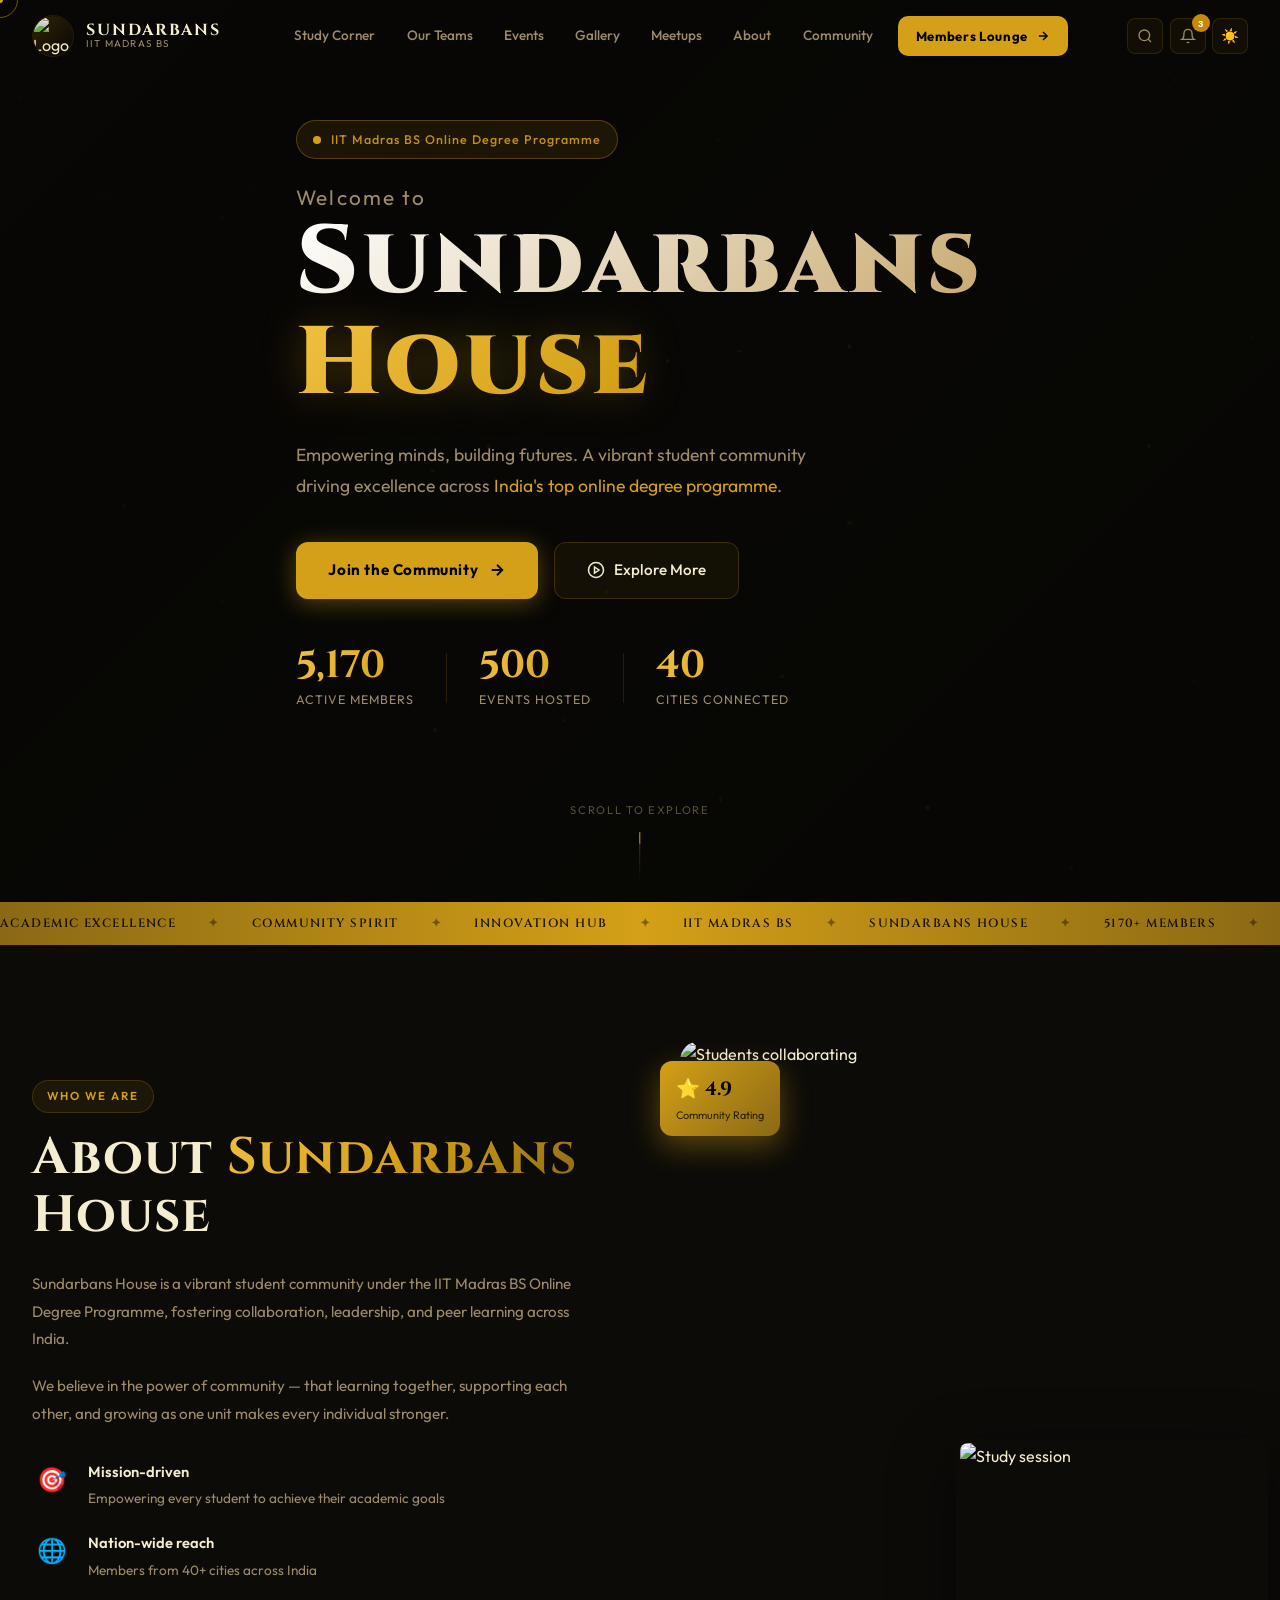
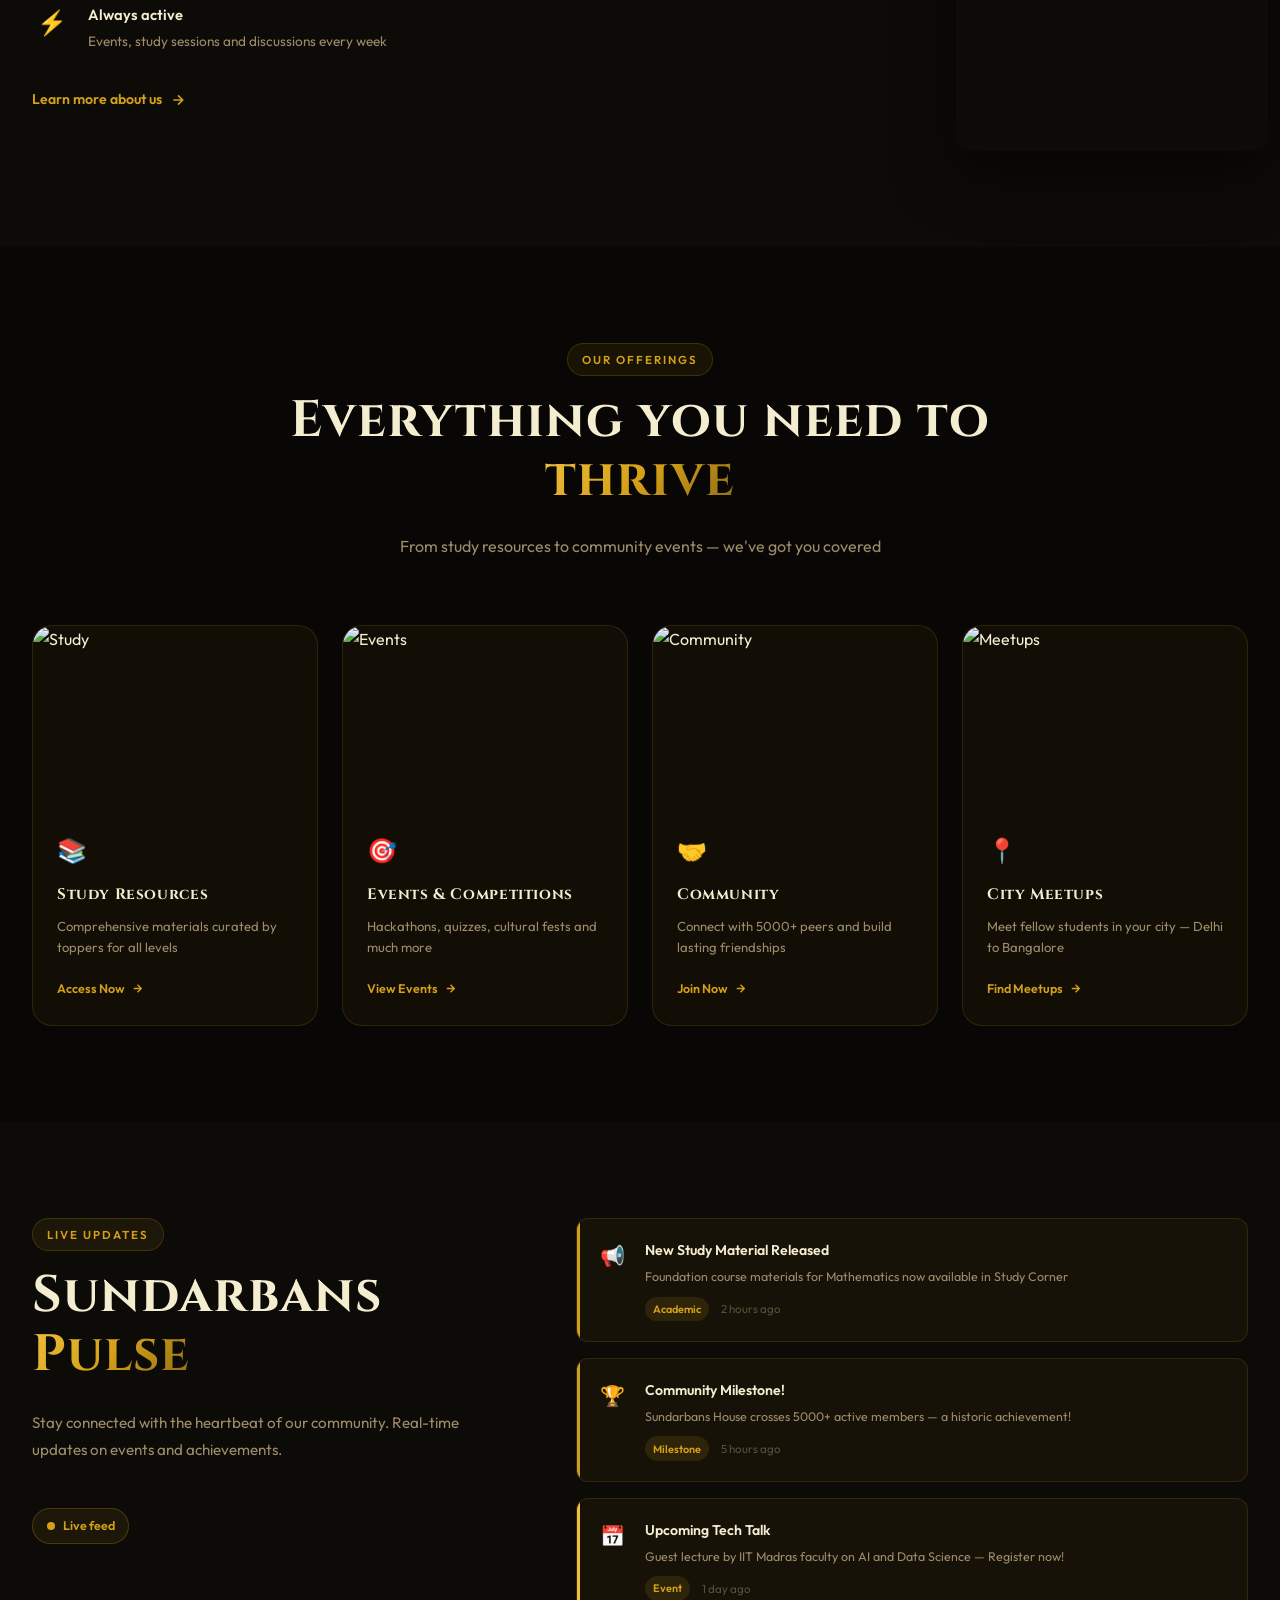
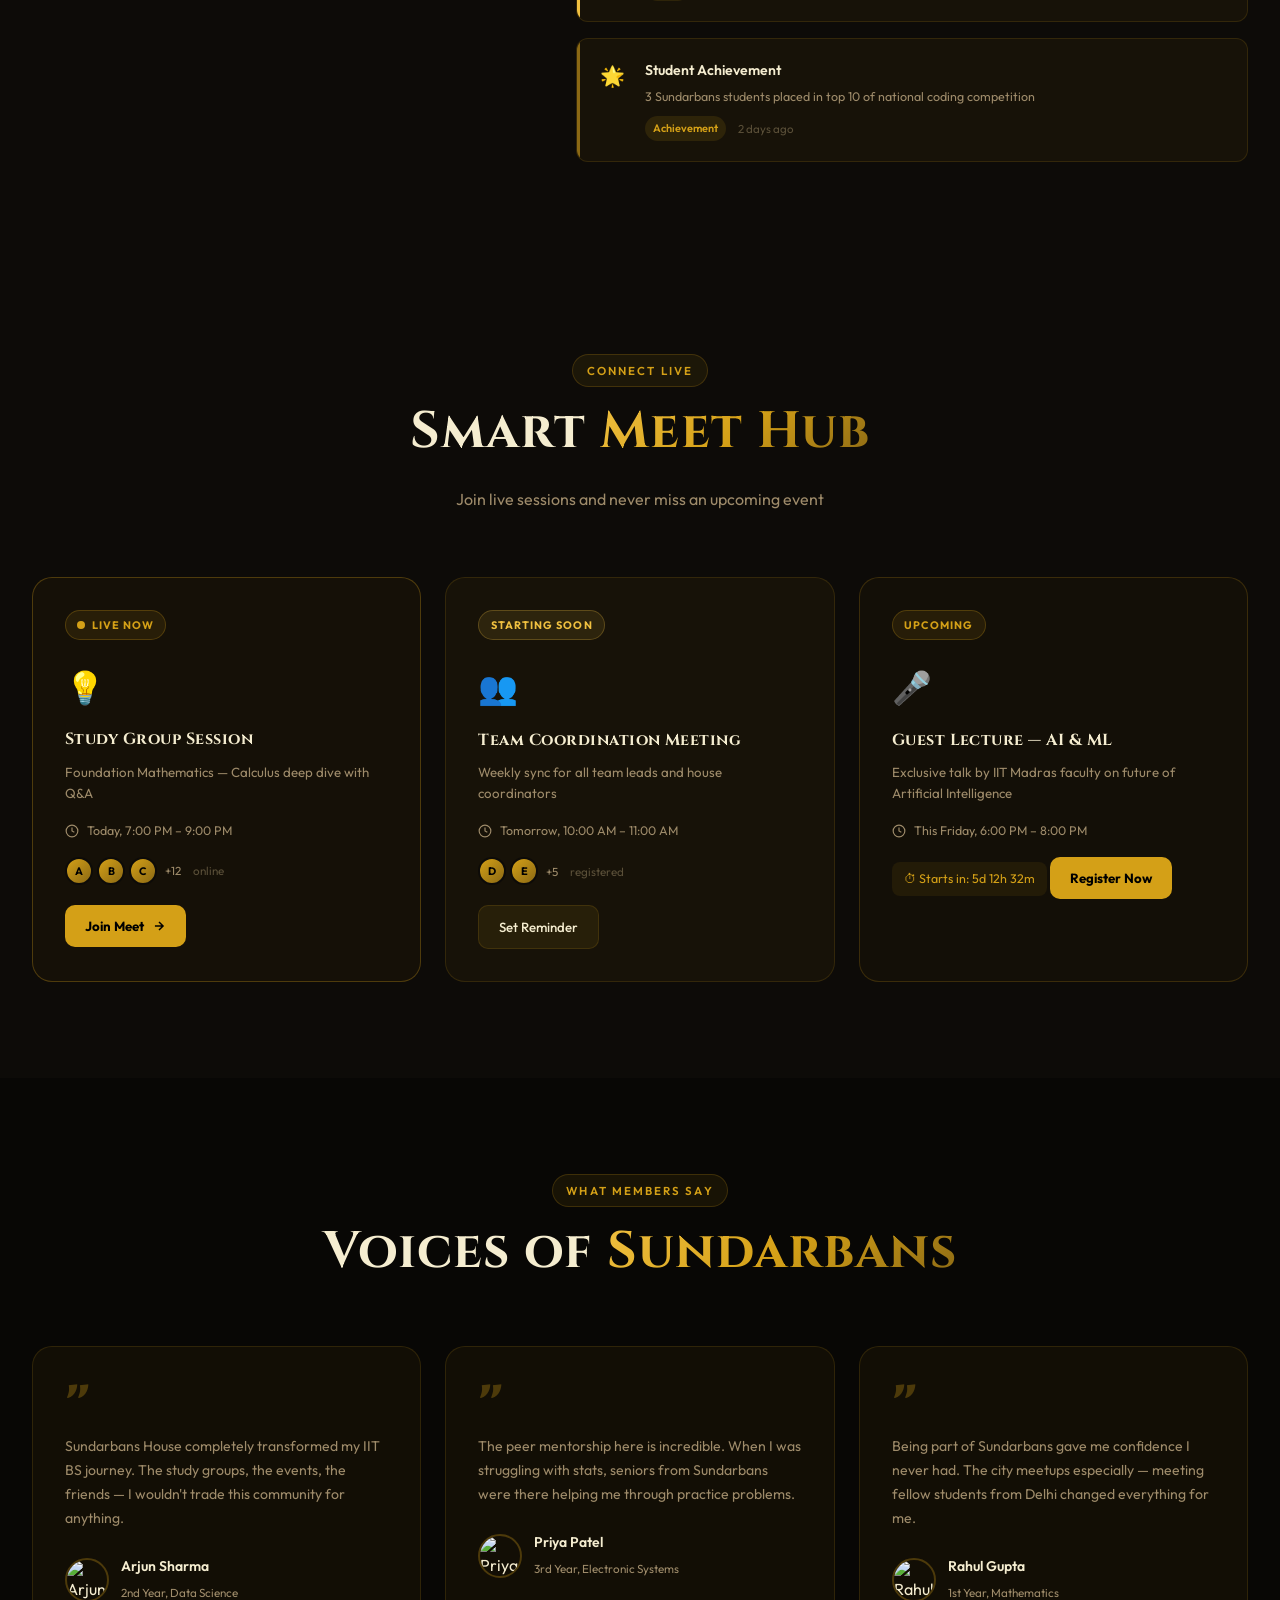
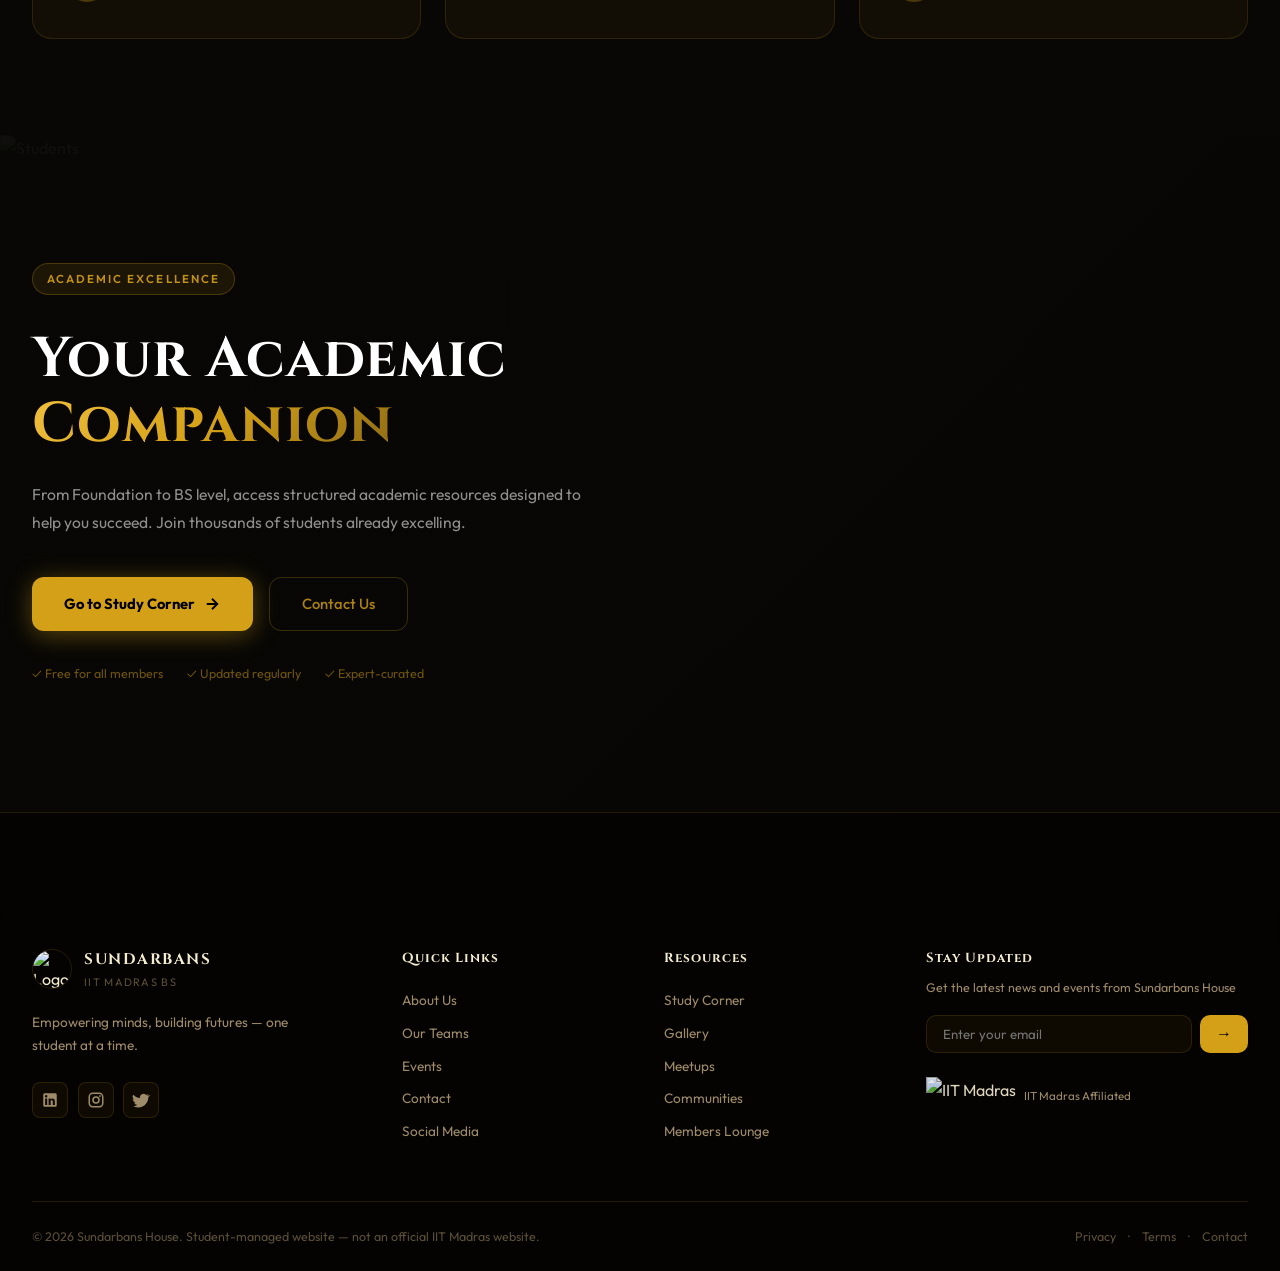
==== commit afa20d77: "Feature: Homepage Smooth Video Overlay" ====
--- a/index.html
+++ b/index.html
@@ -175,7 +175,7 @@
           muted
           loop
           playsinline
-          preload="metadata">
+          preload="auto">
           <source src="./assets/Video.mp4" type="video/mp4" />
         </video>
         <div class="hero-overlay"></div>
@@ -933,6 +933,74 @@
         .querySelectorAll(".hero-stats")
         .forEach((el) => cobs.observe(el));
 
+      function setupScrollScrubBackgroundVideo() {
+        const video = document.getElementById("heroBgVideo");
+        if (!video) return;
+
+        document.body.classList.add("video-bg-mode");
+
+        let duration = 0;
+        let targetTime = 0;
+        let currentTime = 0;
+        let ticking = false;
+        let scrubMode = false;
+        const easing = 0.14;
+
+        function getScrollProgress() {
+          const maxScroll =
+            document.documentElement.scrollHeight - window.innerHeight;
+          if (maxScroll <= 0) return 0;
+          return Math.min(Math.max(window.scrollY / maxScroll, 0), 1);
+        }
+
+        function updateTargetFromScroll() {
+          if (!scrubMode) {
+            scrubMode = true;
+            video.pause();
+            video.loop = false;
+          }
+          if (!duration) return;
+          targetTime = getScrollProgress() * duration;
+          if (!ticking) {
+            ticking = true;
+            requestAnimationFrame(scrubFrame);
+          }
+        }
+
+        function scrubFrame() {
+          const delta = targetTime - currentTime;
+          if (Math.abs(delta) < 0.001) {
+            currentTime = targetTime;
+            try {
+              video.currentTime = currentTime;
+            } catch (_) {}
+            ticking = false;
+            return;
+          }
+
+          currentTime += delta * easing;
+          try {
+            video.currentTime = currentTime;
+          } catch (_) {}
+          requestAnimationFrame(scrubFrame);
+        }
+
+        video.muted = true;
+        video.loop = true;
+        video.play().catch(() => {});
+
+        video.addEventListener("loadedmetadata", () => {
+          duration = Math.max((video.duration || 0) - 0.08, 0);
+
+          window.addEventListener("scroll", updateTargetFromScroll, {
+            passive: true,
+          });
+          window.addEventListener("resize", updateTargetFromScroll);
+        });
+      }
+
+      setupScrollScrubBackgroundVideo();
+
       const pb = document.getElementById("particlesBg");
       for (let i = 0; i < 25; i++) {
         const p = document.createElement("div");
@@ -955,13 +1023,6 @@
       }
       uc();
       setInterval(uc, 60000);
-
-      window.addEventListener("scroll", () => {
-        const s = window.scrollY;
-        const hb = document.querySelector(".hero-bg-video, .hero-bg-img");
-        if (hb && s < window.innerHeight)
-          hb.style.transform = `scale(1.08) translateY(${s * 0.2}px)`;
-      });
     </script>
   </body>
 </html>
--- a/style_premium.css
+++ b/style_premium.css
@@ -395,13 +395,14 @@
   min-height: 100vh;
   display: flex;
   align-items: center;
-  overflow: hidden;
+  overflow: visible;
   padding-bottom: 2rem;
 }
 .hero-bg {
-  position: absolute;
+  position: fixed;
   inset: 0;
-  z-index: 0;
+  z-index: 1;
+  pointer-events: none;
 }
 .hero-bg-video {
   position: absolute;
@@ -412,6 +413,7 @@
   object-position: center center;
   transform: scale(1.08);
   transition: transform 0.1s linear;
+  will-change: transform;
 }
 .hero-bg-img {
   width: 100%;
@@ -429,6 +431,24 @@
     rgba(8, 7, 5, 0.82) 50%,
     rgba(8, 7, 5, 0.9) 100%
   );
+}
+
+body.video-bg-mode .hero-section,
+body.video-bg-mode .marquee-band,
+body.video-bg-mode .section,
+body.video-bg-mode .cta-section,
+body.video-bg-mode .footer {
+  position: relative;
+  z-index: 2;
+}
+
+body.video-bg-mode .hero-section .hero-bg {
+  z-index: 1;
+}
+
+body.video-bg-mode .navbar {
+  position: fixed;
+  z-index: 1000;
 }
 .hero-content {
   position: relative;
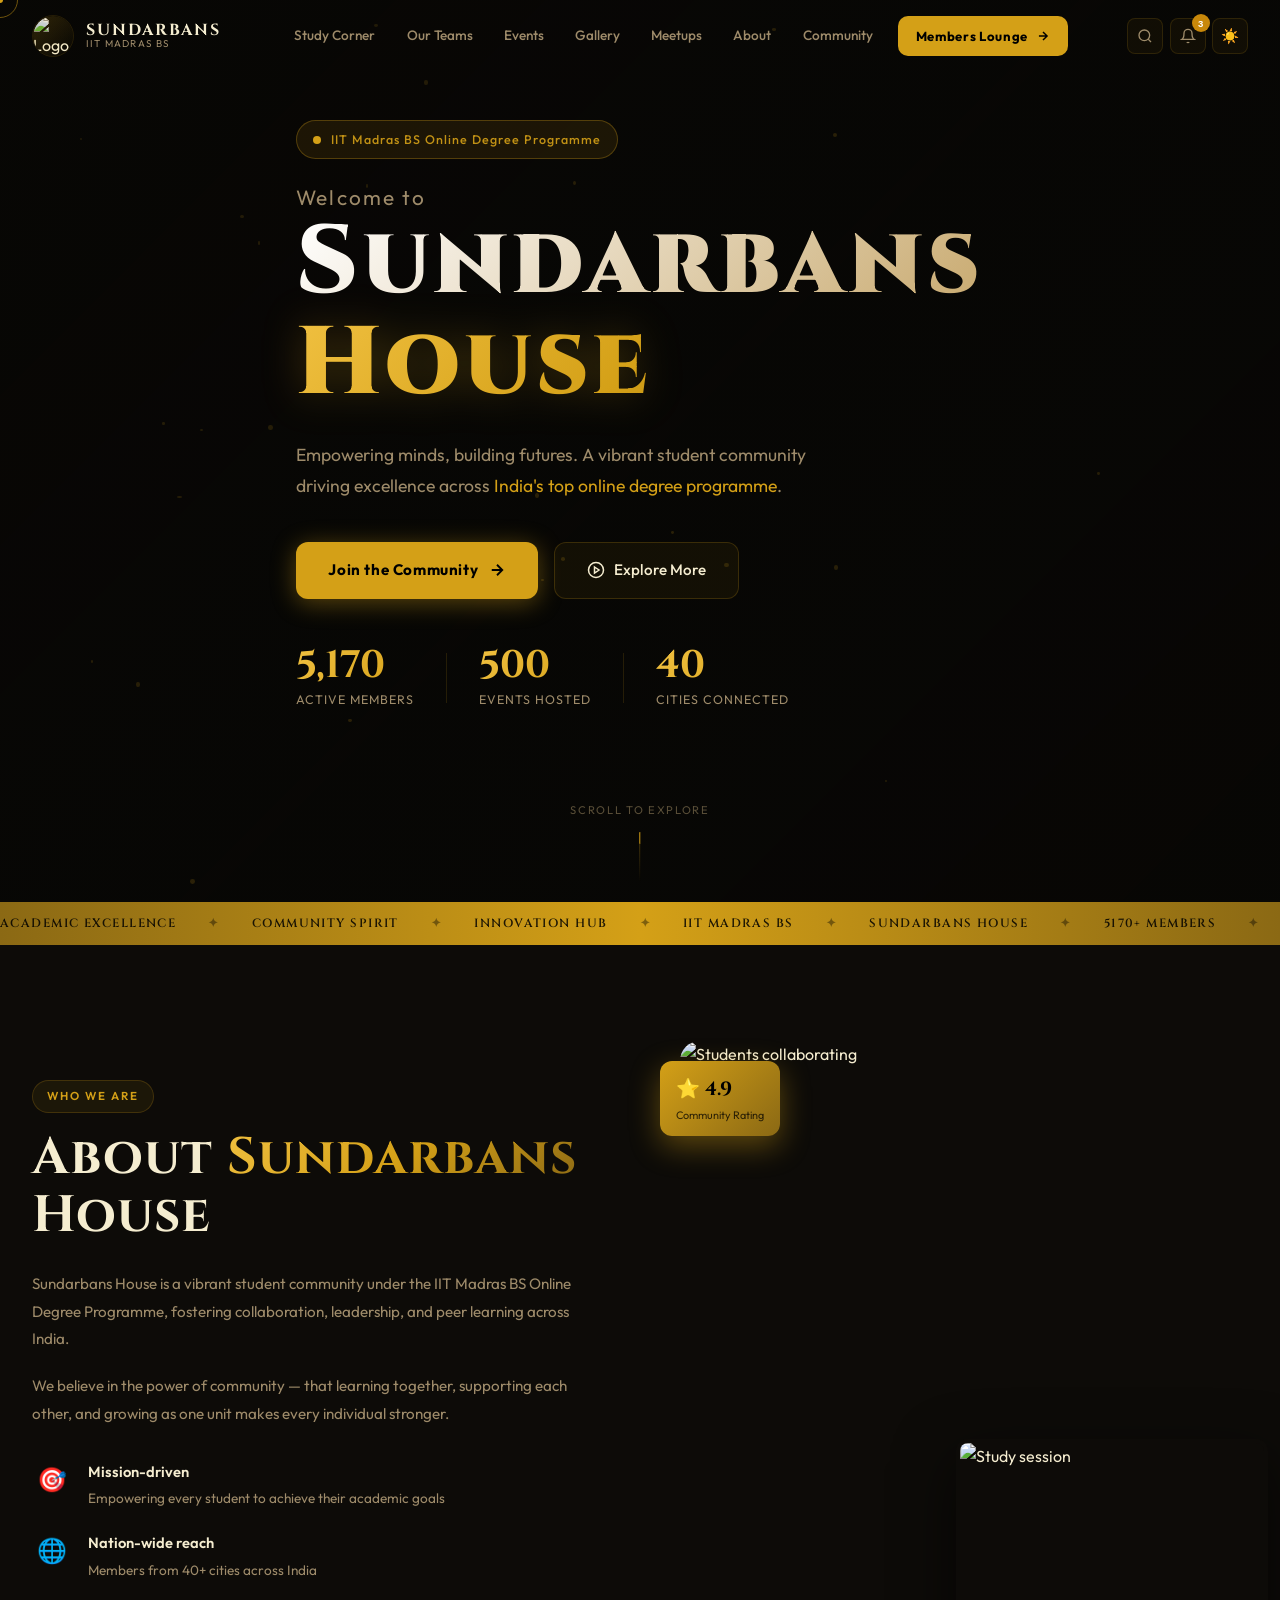
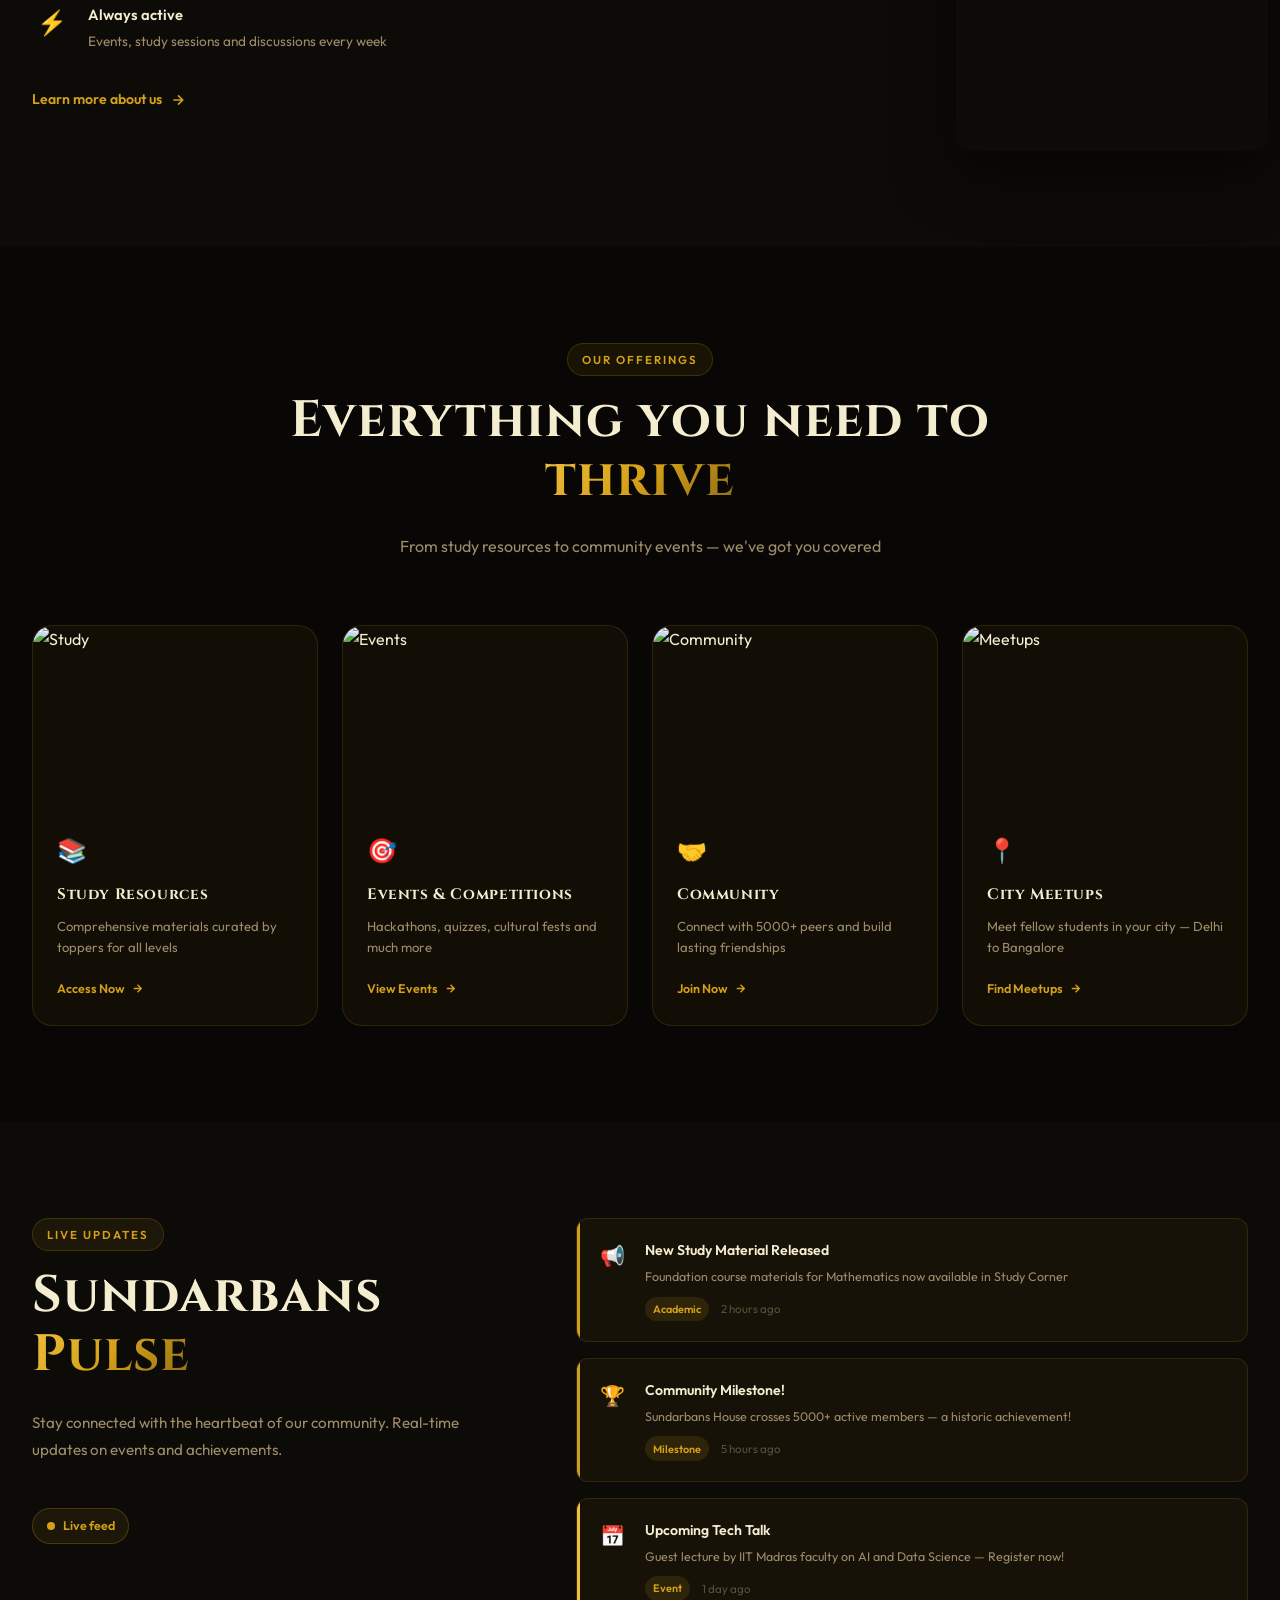
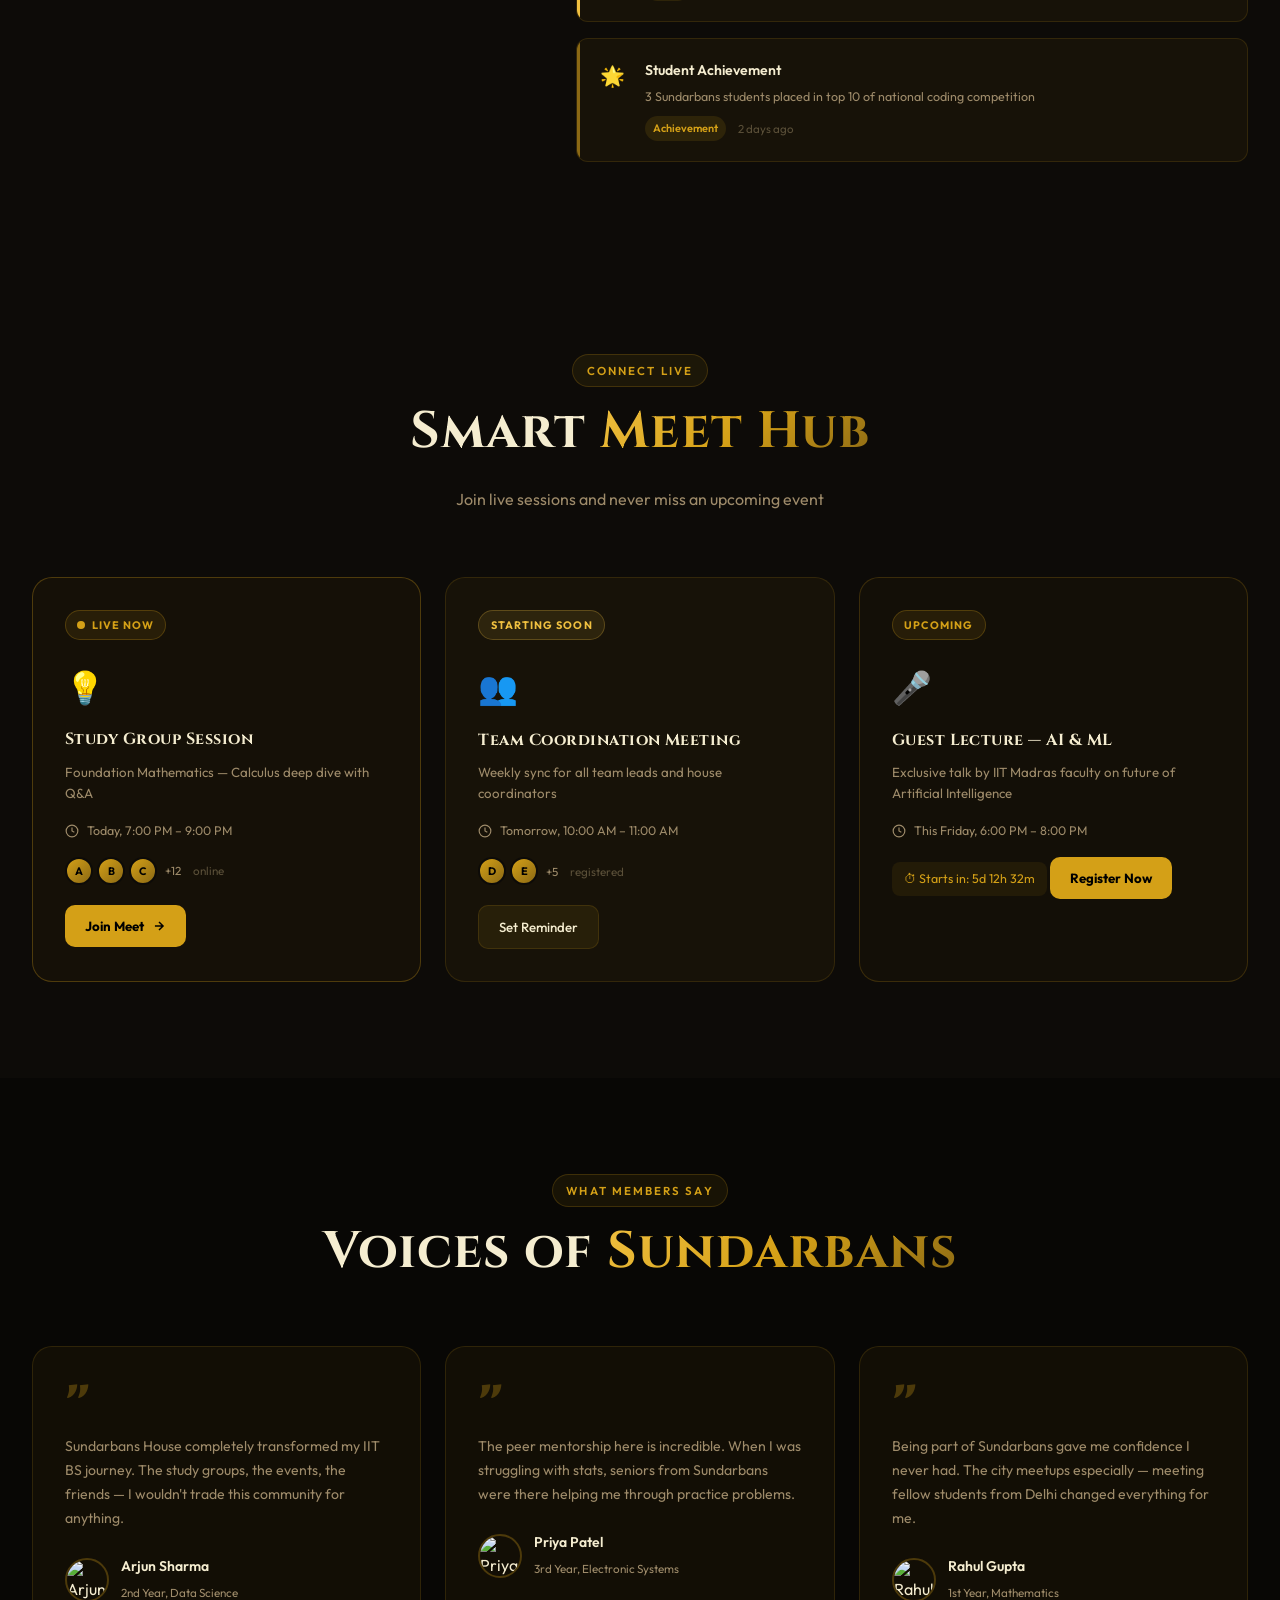
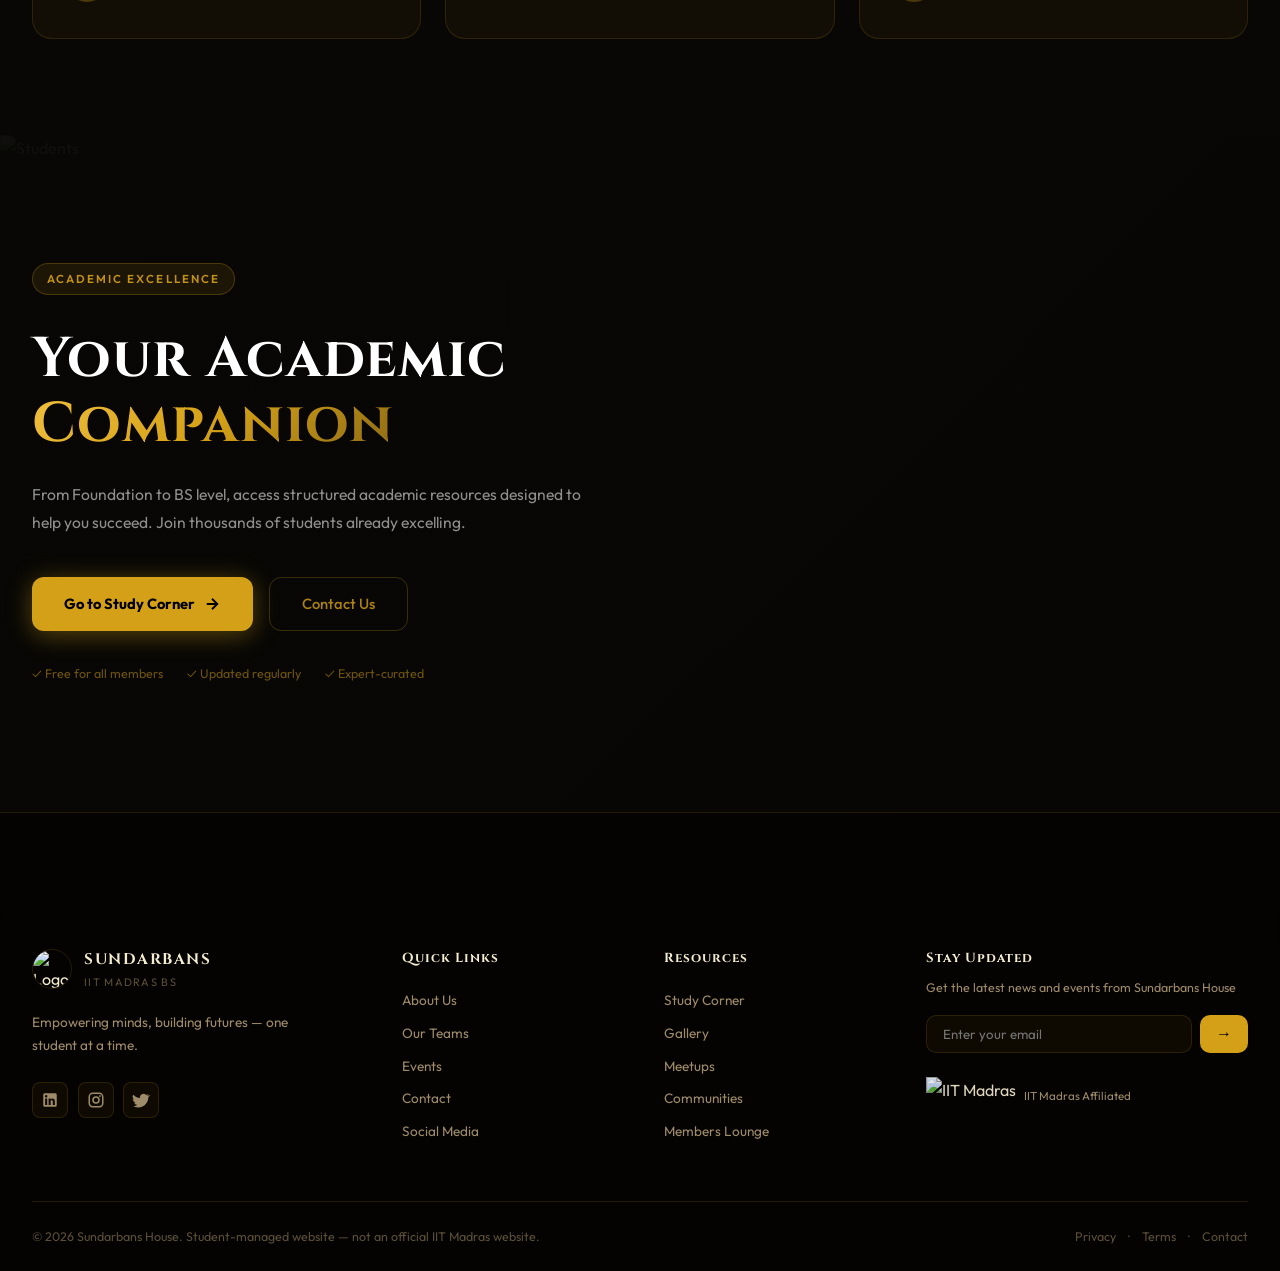
==== commit c3f8eaee: "Homepage Video Bug fixed" ====
--- a/index.html
+++ b/index.html
@@ -933,73 +933,32 @@
         .querySelectorAll(".hero-stats")
         .forEach((el) => cobs.observe(el));
 
-      function setupScrollScrubBackgroundVideo() {
+      function setupBackgroundVideo() {
         const video = document.getElementById("heroBgVideo");
         if (!video) return;
 
         document.body.classList.add("video-bg-mode");
 
-        let duration = 0;
-        let targetTime = 0;
-        let currentTime = 0;
-        let ticking = false;
-        let scrubMode = false;
-        const easing = 0.14;
-
-        function getScrollProgress() {
-          const maxScroll =
-            document.documentElement.scrollHeight - window.innerHeight;
-          if (maxScroll <= 0) return 0;
-          return Math.min(Math.max(window.scrollY / maxScroll, 0), 1);
-        }
-
-        function updateTargetFromScroll() {
-          if (!scrubMode) {
-            scrubMode = true;
-            video.pause();
-            video.loop = false;
-          }
-          if (!duration) return;
-          targetTime = getScrollProgress() * duration;
-          if (!ticking) {
-            ticking = true;
-            requestAnimationFrame(scrubFrame);
-          }
-        }
-
-        function scrubFrame() {
-          const delta = targetTime - currentTime;
-          if (Math.abs(delta) < 0.001) {
-            currentTime = targetTime;
-            try {
-              video.currentTime = currentTime;
-            } catch (_) {}
-            ticking = false;
-            return;
-          }
-
-          currentTime += delta * easing;
-          try {
-            video.currentTime = currentTime;
-          } catch (_) {}
-          requestAnimationFrame(scrubFrame);
-        }
-
         video.muted = true;
         video.loop = true;
+        video.playsInline = true;
         video.play().catch(() => {});
 
-        video.addEventListener("loadedmetadata", () => {
-          duration = Math.max((video.duration || 0) - 0.08, 0);
-
-          window.addEventListener("scroll", updateTargetFromScroll, {
-            passive: true,
-          });
-          window.addEventListener("resize", updateTargetFromScroll);
-        });
+        // Re-attempt play on user interaction (for strict autoplay policies)
+        document.addEventListener("click", () => {
+          if (video.paused) video.play().catch(() => {});
+        }, { once: true });
+
+        // Subtle parallax effect on scroll (video keeps playing)
+        window.addEventListener("scroll", () => {
+          const scrollY = window.scrollY;
+          const scale = 1.08 + scrollY * 0.0001;
+          const translateY = scrollY * 0.15;
+          video.style.transform = `scale(${scale}) translateY(${translateY}px)`;
+        }, { passive: true });
       }
 
-      setupScrollScrubBackgroundVideo();
+      setupBackgroundVideo();
 
       const pb = document.getElementById("particlesBg");
       for (let i = 0; i < 25; i++) {
--- a/style_premium.css
+++ b/style_premium.css
@@ -427,9 +427,9 @@
   inset: 0;
   background: linear-gradient(
     135deg,
-    rgba(8, 7, 5, 0.96) 0%,
-    rgba(8, 7, 5, 0.82) 50%,
-    rgba(8, 7, 5, 0.9) 100%
+    rgba(8, 7, 5, 0.7) 0%,
+    rgba(8, 7, 5, 0.5) 50%,
+    rgba(8, 7, 5, 0.65) 100%
   );
 }
 
